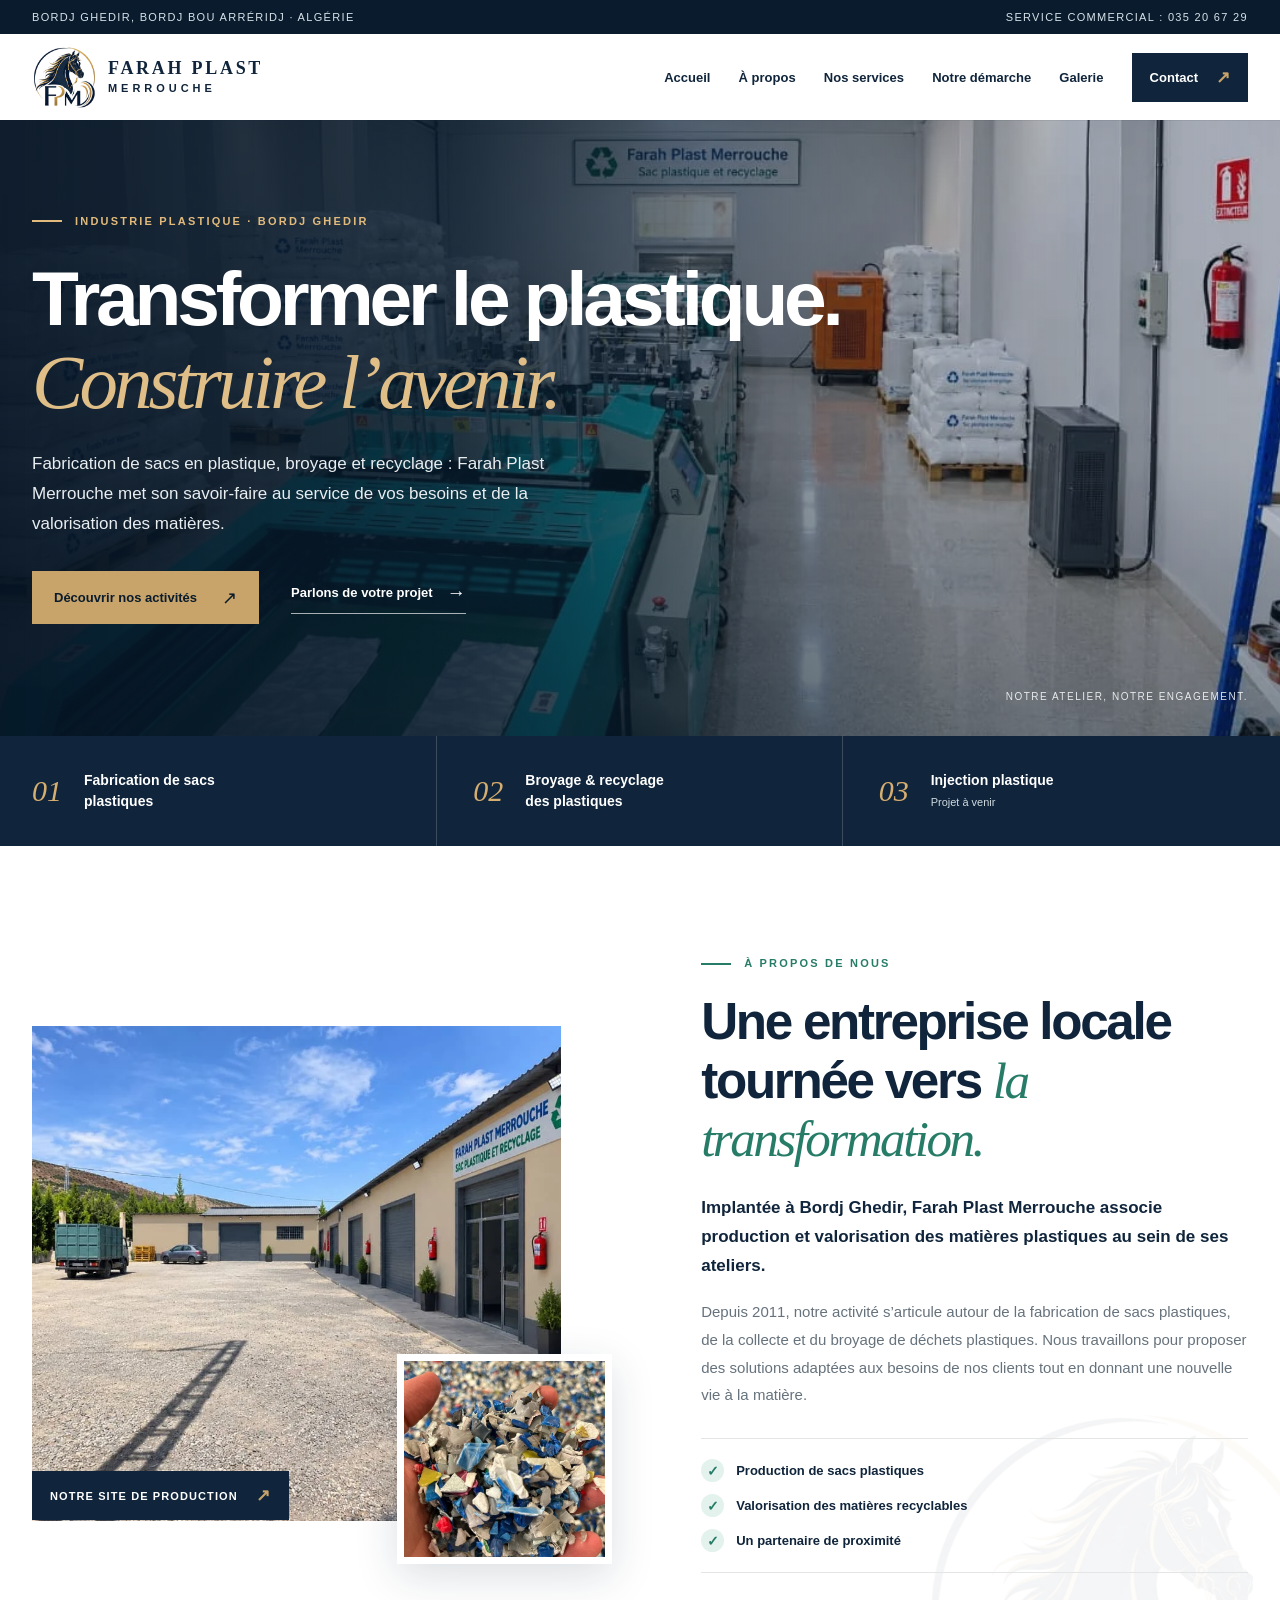
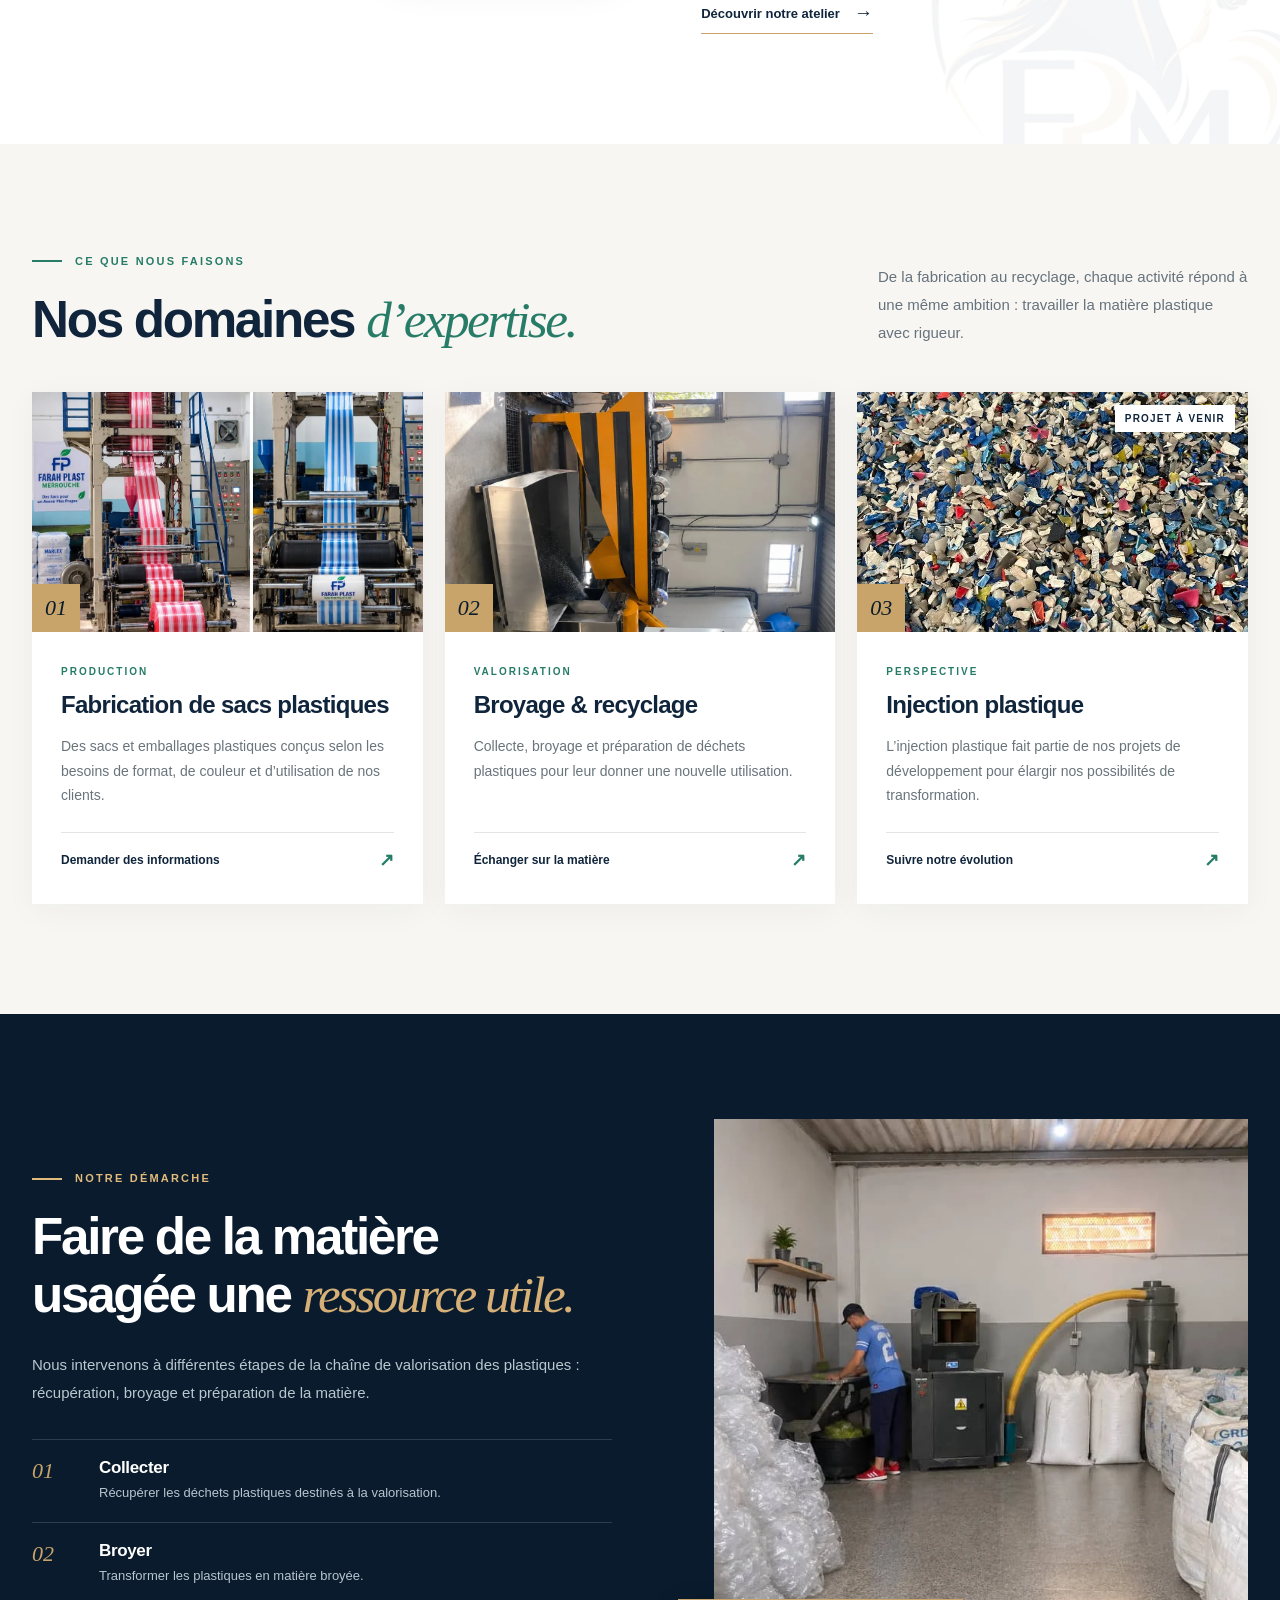
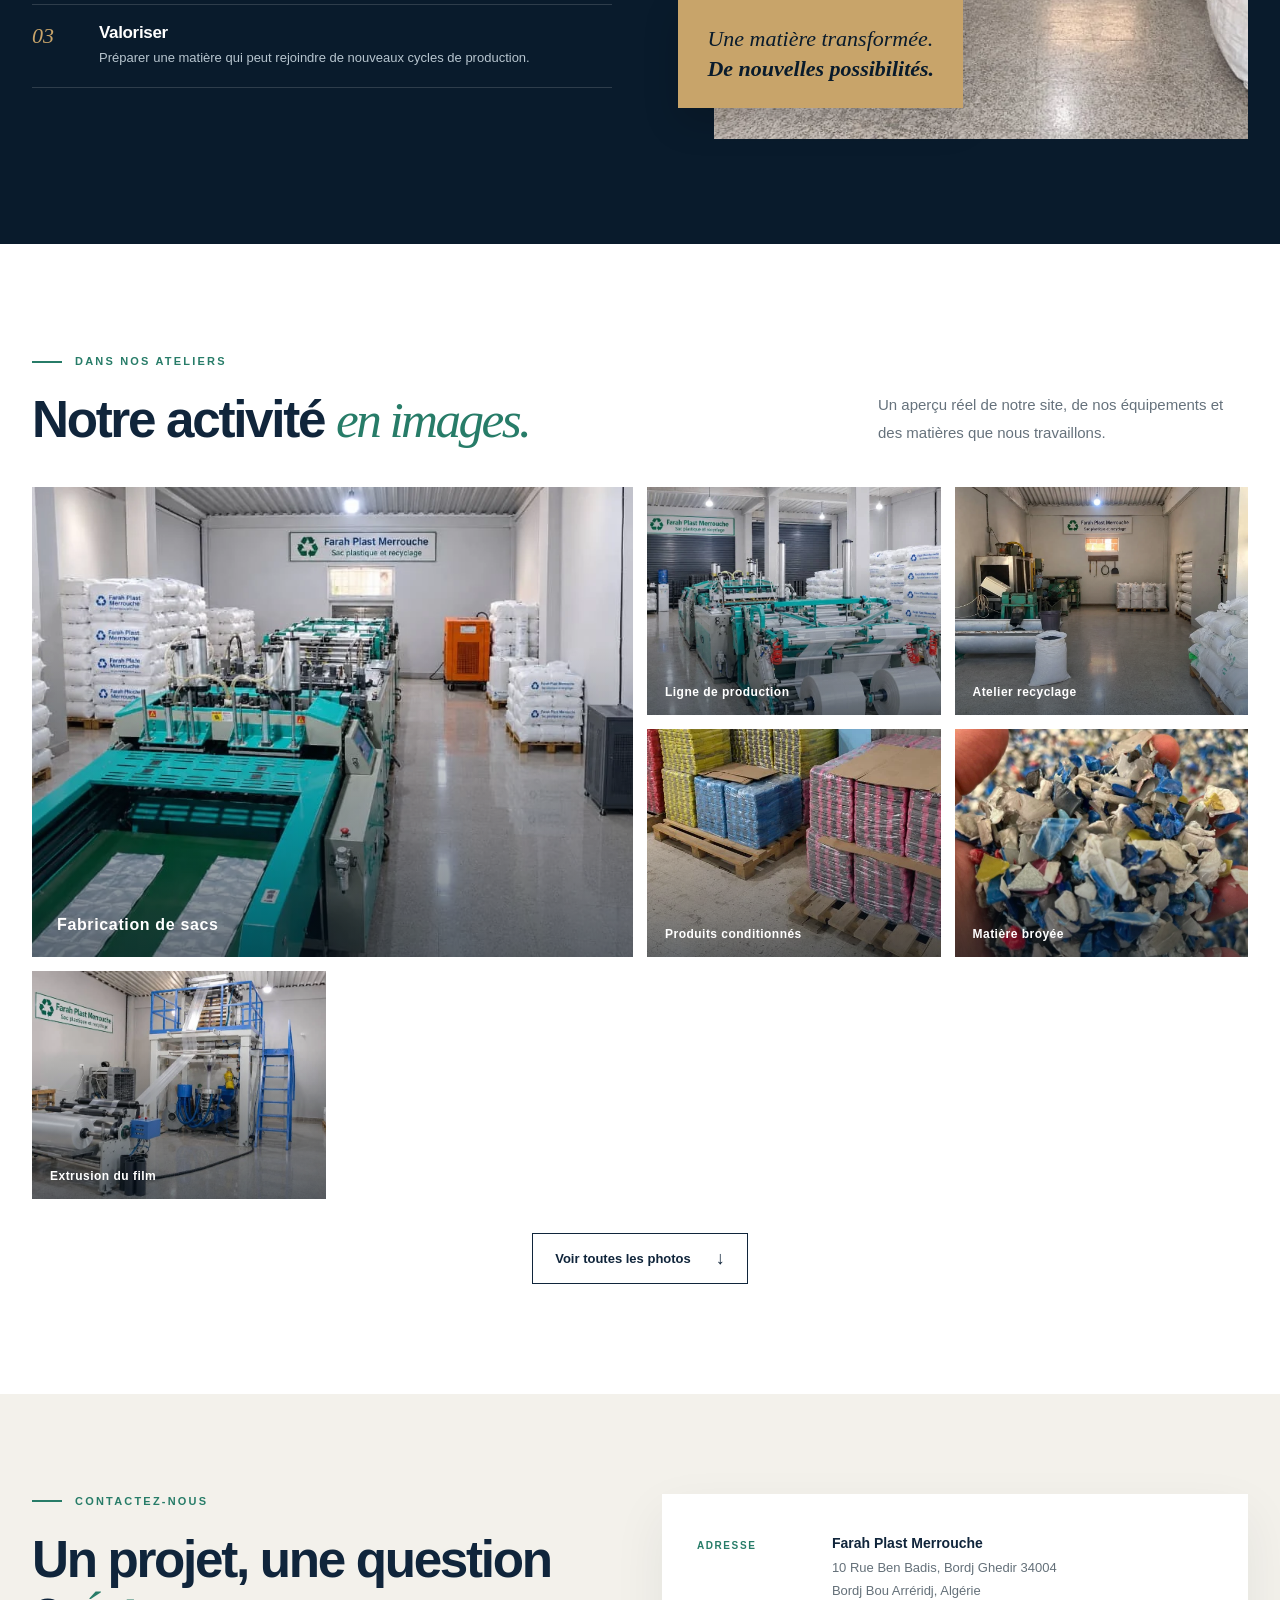
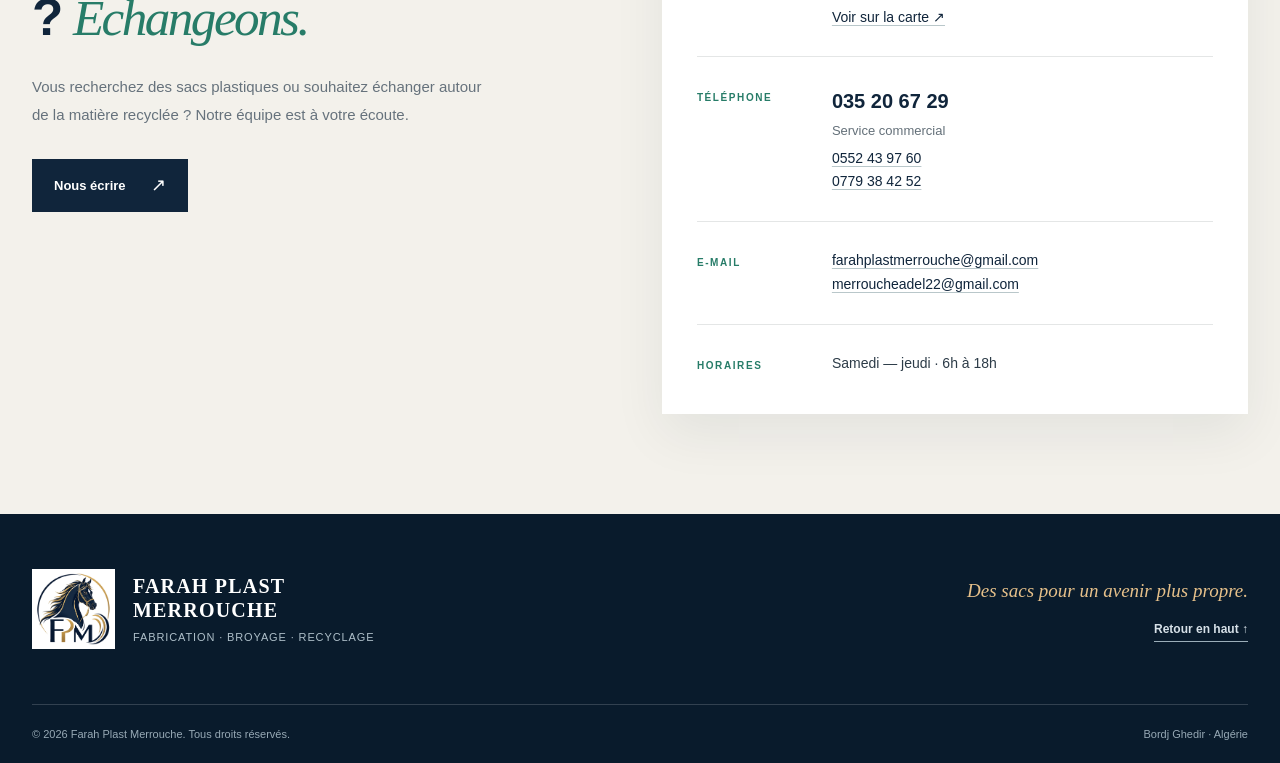
==== index.html @ 59f34a6b "Publish Farah Plast Merrouche site" ====
<!doctype html>
<html lang="fr">
  <head>
    <meta charset="UTF-8" />
    <meta name="viewport" content="width=device-width, initial-scale=1" />
    <meta name="theme-color" content="#10253b" />
    <meta name="description" content="Farah Plast Merrouche, à Bordj Ghedir : fabrication de sacs en plastique, broyage et recyclage de matières plastiques. Découvrez notre atelier et contactez-nous." />
    <title>Farah Plast Merrouche — Fabrication & recyclage plastique</title>
    <link rel="icon" type="image/png" href="assets/logo-mark.png" />
    <link rel="preload" as="image" href="assets/ligne-sacs.webp" />
    <link rel="stylesheet" href="styles.css" />
  </head>
  <body>
    <a class="skip-link" href="#contenu">Aller au contenu</a>

    <div class="topbar">
      <div class="container topbar-inner">
        <span>Bordj Ghedir, Bordj Bou Arréridj · Algérie</span>
        <a href="tel:+21335206729">Service commercial : 035 20 67 29</a>
      </div>
    </div>

    <header class="site-header" id="accueil">
      <div class="container header-inner">
        <a class="brand" href="#accueil" aria-label="Farah Plast Merrouche, retour à l'accueil">
          <img src="assets/logo-mark.png" alt="" width="66" height="62" />
          <span class="brand-copy"><strong>FARAH PLAST</strong><span>MERROUCHE</span></span>
        </a>
        <button class="menu-toggle" type="button" aria-expanded="false" aria-controls="main-nav" aria-label="Ouvrir le menu">
          <span></span><span></span><span></span>
        </button>
        <nav class="main-nav" id="main-nav" aria-label="Navigation principale">
          <a href="#accueil">Accueil</a>
          <a href="#apropos">À propos</a>
          <a href="#services">Nos services</a>
          <a href="#savoir-faire">Notre démarche</a>
          <a href="#galerie">Galerie</a>
          <a class="nav-contact" href="#contact">Contact <span aria-hidden="true">↗</span></a>
        </nav>
      </div>
    </header>

    <main id="contenu">
      <section class="hero" aria-labelledby="hero-title">
        <div class="hero-image" role="img" aria-label="Ligne de fabrication de sacs plastiques dans l'atelier Farah Plast Merrouche"></div>
        <div class="hero-shade"></div>
        <div class="container hero-content">
          <div class="eyebrow eyebrow-light"><span class="eyebrow-line"></span> INDUSTRIE PLASTIQUE · BORDJ GHEDIR</div>
          <h1 id="hero-title">Transformer le plastique.<br /><em>Construire l’avenir.</em></h1>
          <p>Fabrication de sacs en plastique, broyage et recyclage : Farah Plast Merrouche met son savoir-faire au service de vos besoins et de la valorisation des matières.</p>
          <div class="hero-actions">
            <a class="button button-gold" href="#services">Découvrir nos activités <span aria-hidden="true">↗</span></a>
            <a class="text-link text-link-light" href="#contact">Parlons de votre projet <span aria-hidden="true">→</span></a>
          </div>
        </div>
        <div class="hero-caption">Notre atelier, notre engagement.</div>
      </section>

      <section class="activity-strip" aria-label="Nos domaines d'activité">
        <div class="container activity-grid">
          <div><span class="activity-number">01</span><span>Fabrication de sacs<br />plastiques</span></div>
          <div><span class="activity-number">02</span><span>Broyage & recyclage<br />des plastiques</span></div>
          <div><span class="activity-number">03</span><span>Injection plastique<br /><small>Projet à venir</small></span></div>
        </div>
      </section>

      <section class="section about" id="apropos" aria-labelledby="about-title">
        <img class="about-watermark" src="assets/logo-transparent.png" alt="" loading="lazy" />
        <div class="container about-grid">
          <div class="about-media">
            <img class="about-main-image" src="assets/exterieur.webp" alt="Site de production Farah Plast Merrouche à Bordj Ghedir" loading="lazy" />
            <div class="about-inset"><img src="assets/matiere-broyee.webp" alt="Matière plastique broyée prête à être valorisée" loading="lazy" /></div>
            <div class="image-tag">Notre site de production <span>↗</span></div>
          </div>
          <div class="about-copy">
            <div class="eyebrow"><span class="eyebrow-line"></span> À PROPOS DE NOUS</div>
            <h2 id="about-title">Une entreprise locale tournée vers <em>la transformation.</em></h2>
            <p class="lead">Implantée à Bordj Ghedir, Farah Plast Merrouche associe production et valorisation des matières plastiques au sein de ses ateliers.</p>
            <p>Depuis 2011, notre activité s’articule autour de la fabrication de sacs plastiques, de la collecte et du broyage de déchets plastiques. Nous travaillons pour proposer des solutions adaptées aux besoins de nos clients tout en donnant une nouvelle vie à la matière.</p>
            <div class="about-points">
              <div><span class="point-icon">✓</span><span>Production de sacs plastiques</span></div>
              <div><span class="point-icon">✓</span><span>Valorisation des matières recyclables</span></div>
              <div><span class="point-icon">✓</span><span>Un partenaire de proximité</span></div>
            </div>
            <a class="text-link" href="#galerie">Découvrir notre atelier <span aria-hidden="true">→</span></a>
          </div>
        </div>
      </section>

      <section class="section services" id="services" aria-labelledby="services-title">
        <div class="container">
          <div class="section-heading">
            <div>
              <div class="eyebrow"><span class="eyebrow-line"></span> CE QUE NOUS FAISONS</div>
              <h2 id="services-title">Nos domaines <em>d’expertise.</em></h2>
            </div>
            <p>De la fabrication au recyclage, chaque activité répond à une même ambition : travailler la matière plastique avec rigueur.</p>
          </div>
          <div class="service-grid">
            <article class="service-card">
              <div class="service-image"><img src="assets/films-colores.webp" alt="Films plastiques colorés en cours de fabrication" loading="lazy" /><span class="service-num">01</span></div>
              <div class="service-body"><span class="service-kicker">PRODUCTION</span><h3>Fabrication de sacs plastiques</h3><p>Des sacs et emballages plastiques conçus selon les besoins de format, de couleur et d’utilisation de nos clients.</p><a href="#contact">Demander des informations <span aria-hidden="true">↗</span></a></div>
            </article>
            <article class="service-card">
              <div class="service-image"><img src="assets/broyeur.webp" alt="Équipement de broyage du plastique dans l'atelier" loading="lazy" /><span class="service-num">02</span></div>
              <div class="service-body"><span class="service-kicker">VALORISATION</span><h3>Broyage & recyclage</h3><p>Collecte, broyage et préparation de déchets plastiques pour leur donner une nouvelle utilisation.</p><a href="#contact">Échanger sur la matière <span aria-hidden="true">↗</span></a></div>
            </article>
            <article class="service-card service-card-future">
              <div class="service-image"><img src="assets/paillettes-plastique.webp" alt="Paillettes de plastique multicolores issues du broyage" loading="lazy" /><span class="service-num">03</span><span class="future-badge">PROJET À VENIR</span></div>
              <div class="service-body"><span class="service-kicker">PERSPECTIVE</span><h3>Injection plastique</h3><p>L’injection plastique fait partie de nos projets de développement pour élargir nos possibilités de transformation.</p><a href="#contact">Suivre notre évolution <span aria-hidden="true">↗</span></a></div>
            </article>
          </div>
        </div>
      </section>

      <section class="process" id="savoir-faire" aria-labelledby="process-title">
        <div class="container process-grid">
          <div class="process-copy">
            <div class="eyebrow eyebrow-light"><span class="eyebrow-line"></span> NOTRE DÉMARCHE</div>
            <h2 id="process-title">Faire de la matière usagée une <em>ressource utile.</em></h2>
            <p>Nous intervenons à différentes étapes de la chaîne de valorisation des plastiques : récupération, broyage et préparation de la matière.</p>
            <div class="process-steps">
              <div><span>01</span><div><h3>Collecter</h3><p>Récupérer les déchets plastiques destinés à la valorisation.</p></div></div>
              <div><span>02</span><div><h3>Broyer</h3><p>Transformer les plastiques en matière broyée.</p></div></div>
              <div><span>03</span><div><h3>Valoriser</h3><p>Préparer une matière qui peut rejoindre de nouveaux cycles de production.</p></div></div>
            </div>
          </div>
          <div class="process-visual"><img src="assets/operateur-recyclage.webp" alt="Opérateur travaillant dans l'atelier de recyclage plastique" loading="lazy" /><div class="process-quote">Une matière transformée.<br /><strong>De nouvelles possibilités.</strong></div></div>
        </div>
      </section>

      <section class="section gallery" id="galerie" aria-labelledby="gallery-title">
        <div class="container">
          <div class="section-heading gallery-heading">
            <div><div class="eyebrow"><span class="eyebrow-line"></span> DANS NOS ATELIERS</div><h2 id="gallery-title">Notre activité <em>en images.</em></h2></div>
            <p>Un aperçu réel de notre site, de nos équipements et des matières que nous travaillons.</p>
          </div>
          <div class="gallery-grid">
            <figure class="gallery-item gallery-featured"><img src="assets/ligne-sacs.webp" alt="Ligne de fabrication de sacs dans l'atelier" loading="lazy" /><figcaption>Fabrication de sacs</figcaption></figure>
            <figure class="gallery-item"><img src="assets/rouleaux-film.webp" alt="Rouleaux de film plastique sur la ligne de production" loading="lazy" /><figcaption>Ligne de production</figcaption></figure>
            <figure class="gallery-item"><img src="assets/atelier-recyclage.webp" alt="Atelier de recyclage et matières conditionnées" loading="lazy" /><figcaption>Atelier recyclage</figcaption></figure>
            <figure class="gallery-item"><img src="assets/sacs-conditionnes.webp" alt="Sacs plastiques colorés conditionnés sur palettes" loading="lazy" /><figcaption>Produits conditionnés</figcaption></figure>
            <figure class="gallery-item"><img src="assets/matiere-broyee.webp" alt="Gros plan sur des fragments de plastique broyé" loading="lazy" /><figcaption>Matière broyée</figcaption></figure>
            <figure class="gallery-item"><img src="assets/extrusion-film.webp" alt="Machine d'extrusion de film plastique" loading="lazy" /><figcaption>Extrusion du film</figcaption></figure>
            <figure class="gallery-item gallery-extra" hidden><img src="assets/stock-matieres.webp" alt="Stock de matières plastiques dans l'atelier" loading="lazy" /><figcaption>Stock de matières</figcaption></figure>
            <figure class="gallery-item gallery-extra" hidden><img src="assets/atelier-recyclage-2.webp" alt="Espace de recyclage et sacs de matière" loading="lazy" /><figcaption>Recyclage</figcaption></figure>
            <figure class="gallery-item gallery-extra" hidden><img src="assets/valorisation-plastique.webp" alt="Étapes de valorisation du plastique en images" loading="lazy" /><figcaption>Valorisation</figcaption></figure>
            <figure class="gallery-item gallery-extra" hidden><img src="assets/fabrication-et-recyclage.webp" alt="Différentes activités de fabrication et de recyclage" loading="lazy" /><figcaption>Nos activités</figcaption></figure>
            <figure class="gallery-item gallery-extra" hidden><img src="assets/films-colores.webp" alt="Lignes de film plastique rouge et bleu" loading="lazy" /><figcaption>Films plastiques</figcaption></figure>
            <figure class="gallery-item gallery-extra" hidden><img src="assets/paillettes-plastique.webp" alt="Fragments multicolores de plastique broyé" loading="lazy" /><figcaption>Fragments plastiques</figcaption></figure>
            <figure class="gallery-item gallery-extra" hidden><img src="assets/broyeur.webp" alt="Broyeur de plastique industriel" loading="lazy" /><figcaption>Équipement de broyage</figcaption></figure>
            <figure class="gallery-item gallery-extra" hidden><img src="assets/camion.webp" alt="Camion sur le site Farah Plast Merrouche" loading="lazy" /><figcaption>Logistique</figcaption></figure>
            <figure class="gallery-item gallery-extra" hidden><img src="assets/utilitaires.webp" alt="Véhicules de l'entreprise" loading="lazy" /><figcaption>Nos véhicules</figcaption></figure>
            <figure class="gallery-item gallery-extra" hidden><img src="assets/operateur-recyclage.webp" alt="Opérateur au poste de broyage" loading="lazy" /><figcaption>Dans l'atelier</figcaption></figure>
            <figure class="gallery-item gallery-extra" hidden><img src="assets/matiere-broyee.webp" alt="Morceaux de plastique broyé tenus en main" loading="lazy" /><figcaption>Matière recyclée</figcaption></figure>
          </div>
          <button class="gallery-more" type="button" aria-expanded="false">Voir toutes les photos <span aria-hidden="true">↓</span></button>
        </div>
      </section>

      <section class="contact" id="contact" aria-labelledby="contact-title">
        <div class="container contact-grid">
          <div class="contact-intro">
            <div class="eyebrow"><span class="eyebrow-line"></span> CONTACTEZ-NOUS</div>
            <h2 id="contact-title">Un projet, une question ? <em>Échangeons.</em></h2>
            <p>Vous recherchez des sacs plastiques ou souhaitez échanger autour de la matière recyclée ? Notre équipe est à votre écoute.</p>
            <a class="button button-dark" href="mailto:farahplastmerrouche@gmail.com">Nous écrire <span aria-hidden="true">↗</span></a>
          </div>
          <div class="contact-panel">
            <div class="contact-row"><span class="contact-label">ADRESSE</span><div><strong>Farah Plast Merrouche</strong><p>10 Rue Ben Badis, Bordj Ghedir 34004<br />Bordj Bou Arréridj, Algérie</p><a href="https://www.google.com/maps/search/?api=1&query=Farah+Plast+Merrouche+Bordj+Ghedir" target="_blank" rel="noopener noreferrer">Voir sur la carte ↗</a></div></div>
            <div class="contact-row"><span class="contact-label">TÉLÉPHONE</span><div><a class="contact-primary" href="tel:+21335206729">035 20 67 29</a><p>Service commercial</p><a href="tel:+213552439760">0552 43 97 60</a><br /><a href="tel:+213779384252">0779 38 42 52</a></div></div>
            <div class="contact-row"><span class="contact-label">E-MAIL</span><div><a href="mailto:farahplastmerrouche@gmail.com">farahplastmerrouche@gmail.com</a><br /><a href="mailto:merroucheadel22@gmail.com">merroucheadel22@gmail.com</a></div></div>
            <div class="contact-row"><span class="contact-label">HORAIRES</span><div>Samedi — jeudi · 6h à 18h</div></div>
          </div>
        </div>
      </section>
    </main>

    <footer class="footer">
      <div class="container footer-main">
        <div class="footer-brand"><img src="assets/logo-mark.png" alt="" width="80" height="76" /><div><strong>FARAH PLAST<br />MERROUCHE</strong><span>Fabrication · Broyage · Recyclage</span></div></div>
        <div class="footer-right"><p>Des sacs pour un avenir plus propre.</p><a href="#accueil">Retour en haut ↑</a></div>
      </div>
      <div class="container footer-bottom"><span>© <span id="year">2026</span> Farah Plast Merrouche. Tous droits réservés.</span><span>Bordj Ghedir · Algérie</span></div>
    </footer>
    <script src="script.js" defer></script>
  </body>
</html>
---- styles.css ----
:root{--navy:#10253b;--navy-deep:#091b2c;--navy-soft:#29435a;--gold:#c8a46a;--green:#277c68;--paper:#f7f6f2;--line:#e4e6e6;--text:#2d3c48;--white:#fff;--container:1220px}
*{box-sizing:border-box}
html{scroll-behavior:smooth;scroll-padding-top:94px}
body{margin:0;color:var(--text);font-family:Arial,Helvetica,sans-serif;background:#fff;-webkit-font-smoothing:antialiased}
img{display:block;max-width:100%}
a{color:inherit;text-decoration:none}
button{font:inherit}
button,a{-webkit-tap-highlight-color:transparent}
:focus-visible{outline:3px solid var(--gold);outline-offset:4px}
.container{width:min(calc(100% - 64px),var(--container));margin-inline:auto}
.skip-link{position:absolute;left:20px;top:-60px;background:var(--gold);color:var(--navy);padding:12px 18px;z-index:1000}
.skip-link:focus{top:12px}
.topbar{background:var(--navy-deep);color:#d7e2e9;font-size:11px;letter-spacing:.12em;text-transform:uppercase}
.topbar-inner{display:flex;align-items:center;justify-content:space-between;gap:16px;min-height:34px}
.topbar a:hover{color:var(--gold)}
.site-header{position:sticky;top:0;z-index:100;background:rgba(255,255,255,.98);box-shadow:0 1px 0 rgba(16,37,59,.08)}
.header-inner{display:flex;align-items:center;justify-content:space-between;gap:32px;min-height:86px}
.brand{display:flex;align-items:center;gap:11px;flex:none;color:var(--navy)}
.brand img{width:65px;height:63px;object-fit:contain}
.brand-copy{display:flex;flex-direction:column;line-height:1.06;letter-spacing:.17em;white-space:nowrap}
.brand-copy strong{font-family:Georgia,'Times New Roman',serif;font-size:18px;font-weight:700}
.brand-copy span{font-size:11px;letter-spacing:.36em;margin-top:5px;font-weight:700}
.main-nav{display:flex;align-items:center;gap:clamp(17px,2.2vw,34px);color:var(--navy);font-size:13px;font-weight:700}
.main-nav>a:not(.nav-contact){transition:color .2s}
.main-nav>a:not(.nav-contact):hover{color:var(--green)}
.nav-contact{background:var(--navy);color:#fff;padding:14px 18px;display:inline-flex;gap:18px;align-items:center;transition:background .2s,transform .2s}
.nav-contact:hover,.button-dark:hover{background:#1c455f;transform:translateY(-2px)}
.nav-contact span{color:var(--gold);font-size:17px}
.menu-toggle{display:none}
.hero{position:relative;min-height:605px;display:flex;align-items:center;color:#fff;overflow:hidden;background:var(--navy-deep)}
.hero-image,.hero-shade{position:absolute;inset:0}
.hero-image{background-image:url('assets/ligne-sacs.webp');background-size:cover;background-position:center 45%;transform:scale(1.01)}
.hero-shade{background:linear-gradient(90deg,rgba(5,20,36,.95) 0%,rgba(7,26,43,.84) 36%,rgba(9,32,48,.29) 75%,rgba(9,32,48,.18) 100%),linear-gradient(0deg,rgba(8,27,42,.35),transparent 45%)}
.hero-content{position:relative;z-index:1;padding-block:94px 112px}
.eyebrow{display:flex;align-items:center;gap:13px;color:var(--green);font-size:11px;letter-spacing:.2em;font-weight:800;line-height:1.35}
.eyebrow-light{color:#e2bb7c}
.eyebrow-line{display:inline-block;width:30px;height:2px;background:currentColor;flex:none}
h1,h2,h3,p{margin-top:0}
h1,h2,h3{color:var(--navy)}
h1{color:#fff;font-size:clamp(48px,6vw,79px);line-height:1.08;letter-spacing:-.055em;max-width:850px;margin:28px 0 24px;font-weight:750}
h1 em,h2 em{font-family:Georgia,'Times New Roman',serif;font-weight:400;letter-spacing:-.05em}
h1 em{color:#e0be87}
.hero p{max-width:570px;font-size:17px;line-height:1.78;color:#e8edf0;margin-bottom:32px}
.hero-actions{display:flex;align-items:center;gap:32px;flex-wrap:wrap}
.button{display:inline-flex;align-items:center;justify-content:space-between;gap:25px;min-height:53px;padding:15px 22px;font-weight:800;font-size:13px;transition:background .2s,transform .2s}
.button span{font-size:18px;font-weight:400}
.button-gold{background:var(--gold);color:var(--navy-deep)}
.button-gold:hover{background:#e1bc7d;transform:translateY(-2px)}
.button-dark{background:var(--navy);color:#fff}
.text-link{display:inline-flex;align-items:center;gap:14px;color:var(--navy);font-size:13px;font-weight:800;border-bottom:1px solid var(--gold);padding-bottom:9px}
.text-link span{font-size:19px;font-weight:400;transition:transform .2s}
.text-link:hover span{transform:translateX(4px)}
.text-link-light{color:#fff;border-color:rgba(255,255,255,.65)}
.hero-caption{position:absolute;right:calc((100vw - min(calc(100vw - 64px),var(--container)))/2);bottom:34px;color:#fff;letter-spacing:.15em;font-size:10px;text-transform:uppercase;z-index:1;opacity:.85}
.activity-strip{background:var(--navy);color:#fff}
.activity-grid{display:grid;grid-template-columns:repeat(3,1fr)}
.activity-grid>div{display:flex;align-items:center;gap:22px;min-height:110px;border-right:1px solid rgba(255,255,255,.18);padding:16px 36px}
.activity-grid>div:first-child{padding-left:0}
.activity-grid>div:last-child{border-right:0}
.activity-grid>div>span:last-child{font-size:14px;line-height:1.55;font-weight:700}
.activity-number{color:#d6ae70;font-family:Georgia,'Times New Roman',serif;font-style:italic;font-size:30px}
.activity-grid small{font-size:11px;color:#cfdae0;font-weight:400}
.section{padding:110px 0}
.about{position:relative;overflow:hidden}
.about-watermark{position:absolute;width:min(620px,55vw);right:-160px;bottom:-230px;opacity:.045;pointer-events:none}
.about-grid{position:relative;display:grid;grid-template-columns:minmax(0,1.06fr) minmax(0,1fr);gap:clamp(50px,7vw,105px);align-items:center}
.about-media{position:relative;padding:0 51px 43px 0}
.about-main-image{width:100%;height:495px;object-fit:cover;object-position:68% center}
.about-inset{position:absolute;right:0;bottom:0;width:37%;height:210px;border:7px solid #fff;box-shadow:0 12px 40px rgba(16,37,59,.15)}
.about-inset img{width:100%;height:100%;object-fit:cover}
.image-tag{position:absolute;left:0;bottom:44px;padding:14px 18px;background:var(--navy);color:#fff;font-size:11px;font-weight:800;letter-spacing:.1em;text-transform:uppercase;display:flex;gap:18px;align-items:center}
.image-tag span{color:var(--gold);font-size:17px}
h2{font-size:clamp(37px,4vw,55px);line-height:1.14;letter-spacing:-.045em;margin:22px 0 26px}
h2 em{color:var(--green)}
.about-copy p,.section-heading p,.process-copy>p,.contact-intro p{font-size:15px;line-height:1.85;color:#66727c}
.about-copy .lead{font-size:17px;color:var(--navy);font-weight:600;line-height:1.7}
.about-points{border-top:1px solid var(--line);border-bottom:1px solid var(--line);margin:29px 0 29px;padding:20px 0;display:grid;gap:12px}
.about-points>div{display:flex;align-items:center;gap:12px;color:var(--navy);font-size:13px;font-weight:700}
.point-icon{width:23px;height:23px;border-radius:50%;display:grid;place-items:center;background:#e4f2ed;color:var(--green);font-size:14px}
.services{background:var(--paper)}
.section-heading{display:flex;align-items:end;justify-content:space-between;gap:60px;margin-bottom:43px}
.section-heading h2{margin-bottom:0}
.section-heading p{max-width:370px;margin-bottom:3px}
.service-grid{display:grid;grid-template-columns:repeat(3,minmax(0,1fr));gap:22px}
.service-card{background:#fff;box-shadow:0 6px 30px rgba(16,37,59,.045);transition:transform .25s,box-shadow .25s}
.service-card:hover{transform:translateY(-6px);box-shadow:0 17px 35px rgba(16,37,59,.1)}
.service-image{height:240px;position:relative;overflow:hidden;background:#e7eeec}
.service-image img{width:100%;height:100%;object-fit:cover;transition:transform .45s}
.service-card:hover .service-image img{transform:scale(1.04)}
.service-num{position:absolute;bottom:0;left:0;background:var(--gold);color:var(--navy-deep);width:48px;height:48px;display:grid;place-items:center;font:italic 22px Georgia,serif}
.future-badge{position:absolute;right:13px;top:13px;padding:8px 10px;color:var(--navy);background:#fff;font-size:10px;font-weight:800;letter-spacing:.12em}
.service-body{padding:29px 29px 33px}
.service-kicker{font-size:10px;letter-spacing:.2em;color:var(--green);font-weight:800}
.service-body h3{font-size:24px;line-height:1.3;margin:10px 0 14px;letter-spacing:-.03em}
.service-body p{font-size:14px;line-height:1.75;color:#69747b;min-height:75px;margin-bottom:23px}
.service-body a{border-top:1px solid var(--line);padding-top:16px;display:flex;align-items:center;justify-content:space-between;font-size:12px;font-weight:800;color:var(--navy)}
.service-body a span{font-size:18px;color:var(--green)}
.process{background:var(--navy-deep);color:#fff;padding:105px 0;overflow:hidden}
.process-grid{display:grid;grid-template-columns:minmax(0,1fr) minmax(0,.92fr);gap:clamp(60px,8vw,130px);align-items:center}
.process h2{color:#fff;max-width:640px}
.process h2 em{color:#d7b077}
.process-copy>p{color:#b9c7cf;max-width:565px;margin-bottom:33px}
.process-steps{border-top:1px solid rgba(255,255,255,.15)}
.process-steps>div{display:grid;grid-template-columns:55px 1fr;gap:12px;padding:18px 0;border-bottom:1px solid rgba(255,255,255,.15)}
.process-steps>div>span{color:var(--gold);font:italic 22px Georgia,serif}
.process-steps h3{color:#fff;font-size:17px;letter-spacing:-.02em;margin:0 0 4px}
.process-steps p{font-size:13px;color:#b7c5cf;line-height:1.65;margin:0}
.process-visual{position:relative;height:620px}
.process-visual>img{width:100%;height:100%;object-fit:cover;object-position:center}
.process-quote{position:absolute;left:-36px;bottom:31px;background:var(--gold);color:var(--navy-deep);padding:25px 29px;font:italic 22px/1.35 Georgia,serif;box-shadow:0 14px 36px rgba(0,0,0,.16)}
.process-quote strong{font-weight:700}
.gallery-heading{margin-bottom:37px}
.gallery-grid{display:grid;grid-template-columns:repeat(4,minmax(0,1fr));gap:14px}
.gallery-item{margin:0;position:relative;height:228px;overflow:hidden;background:#e3e7e7}
.gallery-item[hidden]{display:none}
.gallery-featured{grid-column:span 2;grid-row:span 2;height:auto;min-height:470px}
.gallery-item img{width:100%;height:100%;object-fit:cover;transition:transform .4s}
.gallery-item:hover img{transform:scale(1.055)}
.gallery-item::after{content:"";position:absolute;inset:35% 0 0;background:linear-gradient(transparent,rgba(4,19,32,.58));pointer-events:none}
.gallery-item figcaption{position:absolute;left:18px;bottom:16px;color:#fff;font-size:12px;font-weight:800;z-index:1;letter-spacing:.04em}
.gallery-featured figcaption{font-size:16px;left:25px;bottom:23px}
.gallery-more{display:flex;margin:34px auto 0;gap:25px;align-items:center;padding:14px 22px;background:transparent;border:1px solid var(--navy);color:var(--navy);font-size:13px;font-weight:800;cursor:pointer;transition:background .2s,color .2s}
.gallery-more:hover{background:var(--navy);color:#fff}
.gallery-more span{font-size:18px}
.contact{background:#f3f1eb;padding:100px 0}
.contact-grid{display:grid;grid-template-columns:minmax(0,.9fr) minmax(0,1fr);gap:clamp(55px,8vw,120px);align-items:start}
.contact-intro h2{max-width:530px}
.contact-intro p{max-width:470px;margin-bottom:30px}
.contact-panel{background:#fff;padding:11px 35px;box-shadow:0 20px 50px rgba(16,37,59,.07)}
.contact-row{display:grid;grid-template-columns:115px 1fr;gap:20px;padding:27px 0;border-bottom:1px solid var(--line);font-size:14px;line-height:1.7}
.contact-row:last-child{border-bottom:0}
.contact-label{font-size:10px;color:var(--green);letter-spacing:.16em;font-weight:800;padding-top:5px}
.contact-row strong{color:var(--navy)}
.contact-row p{margin:2px 0 4px;color:#647079;font-size:13px}
.contact-row a{color:var(--navy);text-decoration:underline;text-decoration-color:#b9c7ca;text-underline-offset:3px;overflow-wrap:anywhere}
.contact-row a:hover{color:var(--green)}
.contact-row .contact-primary{font-size:20px;font-weight:800;text-decoration:none}
.footer{background:var(--navy-deep);color:#d7e1e8}
.footer-main{display:flex;align-items:center;justify-content:space-between;gap:36px;padding:55px 0;border-bottom:1px solid rgba(255,255,255,.17)}
.footer-brand{display:flex;align-items:center;gap:18px}
.footer-brand img{background:#fff;width:83px;height:80px;object-fit:contain;padding:3px}
.footer-brand strong{display:block;color:#fff;font:700 20px/1.2 Georgia,serif;letter-spacing:.06em}
.footer-brand span{display:block;margin-top:9px;color:#aebfc9;font-size:11px;letter-spacing:.08em;text-transform:uppercase}
.footer-right{text-align:right}
.footer-right p{color:#e6c08a;font:italic 19px Georgia,serif;margin-bottom:17px}
.footer-right a{font-size:12px;font-weight:700;border-bottom:1px solid #9baeb9;padding-bottom:5px}
.footer-bottom{display:flex;justify-content:space-between;gap:20px;padding:23px 0;color:#97a9b5;font-size:11px}
@media(max-width:1100px){.main-nav{gap:16px;font-size:12px}.brand-copy strong{font-size:16px}.brand img{width:55px;height:55px}.nav-contact{padding:12px}.about-grid{gap:50px}.about-main-image{height:440px}}
@media(max-width:850px){.container{width:min(calc(100% - 40px),var(--container))}.topbar{font-size:9px}.header-inner{min-height:75px}.menu-toggle{display:flex;width:42px;height:42px;padding:10px 7px;border:0;background:none;flex-direction:column;justify-content:center;gap:5px;cursor:pointer}.menu-toggle span{display:block;width:27px;height:2px;background:var(--navy);transition:transform .2s,opacity .2s}.menu-toggle[aria-expanded="true"] span:first-child{transform:translateY(7px) rotate(45deg)}.menu-toggle[aria-expanded="true"] span:nth-child(2){opacity:0}.menu-toggle[aria-expanded="true"] span:last-child{transform:translateY(-7px) rotate(-45deg)}.main-nav{display:none;position:absolute;top:100%;left:0;right:0;background:#fff;padding:16px 20px 25px;box-shadow:0 14px 25px rgba(16,37,59,.12);flex-direction:column;align-items:stretch;gap:0}.main-nav.is-open{display:flex}.main-nav>a{padding:13px 3px;border-bottom:1px solid var(--line);font-size:14px}.main-nav .nav-contact{padding:15px;margin-top:15px;border:0;justify-content:space-between}.hero{min-height:560px}.hero-content{padding-block:70px 95px}.activity-grid>div{padding-inline:20px;gap:12px}.activity-grid>div>span:last-child{font-size:12px}.section{padding:78px 0}.about-grid,.process-grid,.contact-grid{grid-template-columns:1fr}.about-media{max-width:650px}.about-copy{max-width:650px}.section-heading{align-items:start;flex-direction:column;gap:12px}.section-heading p{max-width:620px}.service-grid{gap:14px}.service-image{height:180px}.service-body{padding:24px 20px}.service-body h3{font-size:21px}.process{padding:80px 0}.process-visual{height:440px;max-width:650px}.gallery-grid{grid-template-columns:repeat(3,minmax(0,1fr))}.gallery-featured{grid-column:span 2}.contact{padding:80px 0}.contact-intro{max-width:650px}}
@media(max-width:620px){html{scroll-padding-top:74px}.container{width:min(calc(100% - 36px),var(--container))}.topbar-inner{min-height:29px;justify-content:center}.topbar-inner span{display:none}.brand img{width:52px;height:50px}.brand-copy strong{font-size:15px}.brand-copy span{font-size:9px}.hero{min-height:635px;align-items:end}.hero-image{background-position:60% center}.hero-shade{background:linear-gradient(0deg,rgba(5,20,36,.97) 0%,rgba(5,20,36,.8) 58%,rgba(5,20,36,.28) 100%)}.hero-content{padding:67px 0 72px}.hero h1{font-size:clamp(46px,12vw,65px);margin:20px 0 20px}.hero p{font-size:15px;line-height:1.7}.hero-actions{gap:22px}.hero-caption{display:none}.activity-grid{grid-template-columns:1fr}.activity-grid>div,.activity-grid>div:first-child{min-height:75px;padding:13px 0;border-right:0;border-bottom:1px solid rgba(255,255,255,.16)}.activity-grid>div:last-child{border:0}.activity-grid>div>span:last-child{font-size:13px}.activity-number{font-size:25px;width:38px}.section{padding:68px 0}.about-media{padding:0 33px 27px 0}.about-main-image{height:330px}.about-inset{height:145px;border-width:5px}.image-tag{bottom:28px;padding:10px 12px;font-size:9px}.about-copy h2,h2{font-size:clamp(35px,9vw,45px)}.about-copy .lead{font-size:15px}.about-copy p,.section-heading p,.process-copy>p,.contact-intro p{font-size:14px}.service-grid{grid-template-columns:1fr;gap:17px}.service-image{height:235px}.service-body p{min-height:0}.process{padding:70px 0}.process-grid{gap:40px}.process-visual{height:380px}.process-quote{left:0;bottom:17px;padding:18px 20px;font-size:17px}.gallery-grid{grid-template-columns:repeat(2,minmax(0,1fr));gap:9px}.gallery-item{height:170px}.gallery-featured{grid-column:span 2;grid-row:auto;height:250px;min-height:0}.gallery-item figcaption{font-size:10px;left:10px;bottom:11px}.gallery-featured figcaption{font-size:14px}.contact{padding:70px 0}.contact-grid{gap:34px}.contact-panel{padding:6px 19px}.contact-row{grid-template-columns:1fr;gap:4px;padding:20px 0}.contact-label{padding:0}.footer-main{align-items:flex-start;flex-direction:column;padding:43px 0}.footer-right{text-align:left}.footer-bottom{flex-direction:column;gap:7px}.footer-brand img{width:70px;height:68px}.footer-brand strong{font-size:17px}}
@media(prefers-reduced-motion:reduce){html{scroll-behavior:auto}*,*::before,*::after{animation-duration:.01ms!important;transition-duration:.01ms!important}}
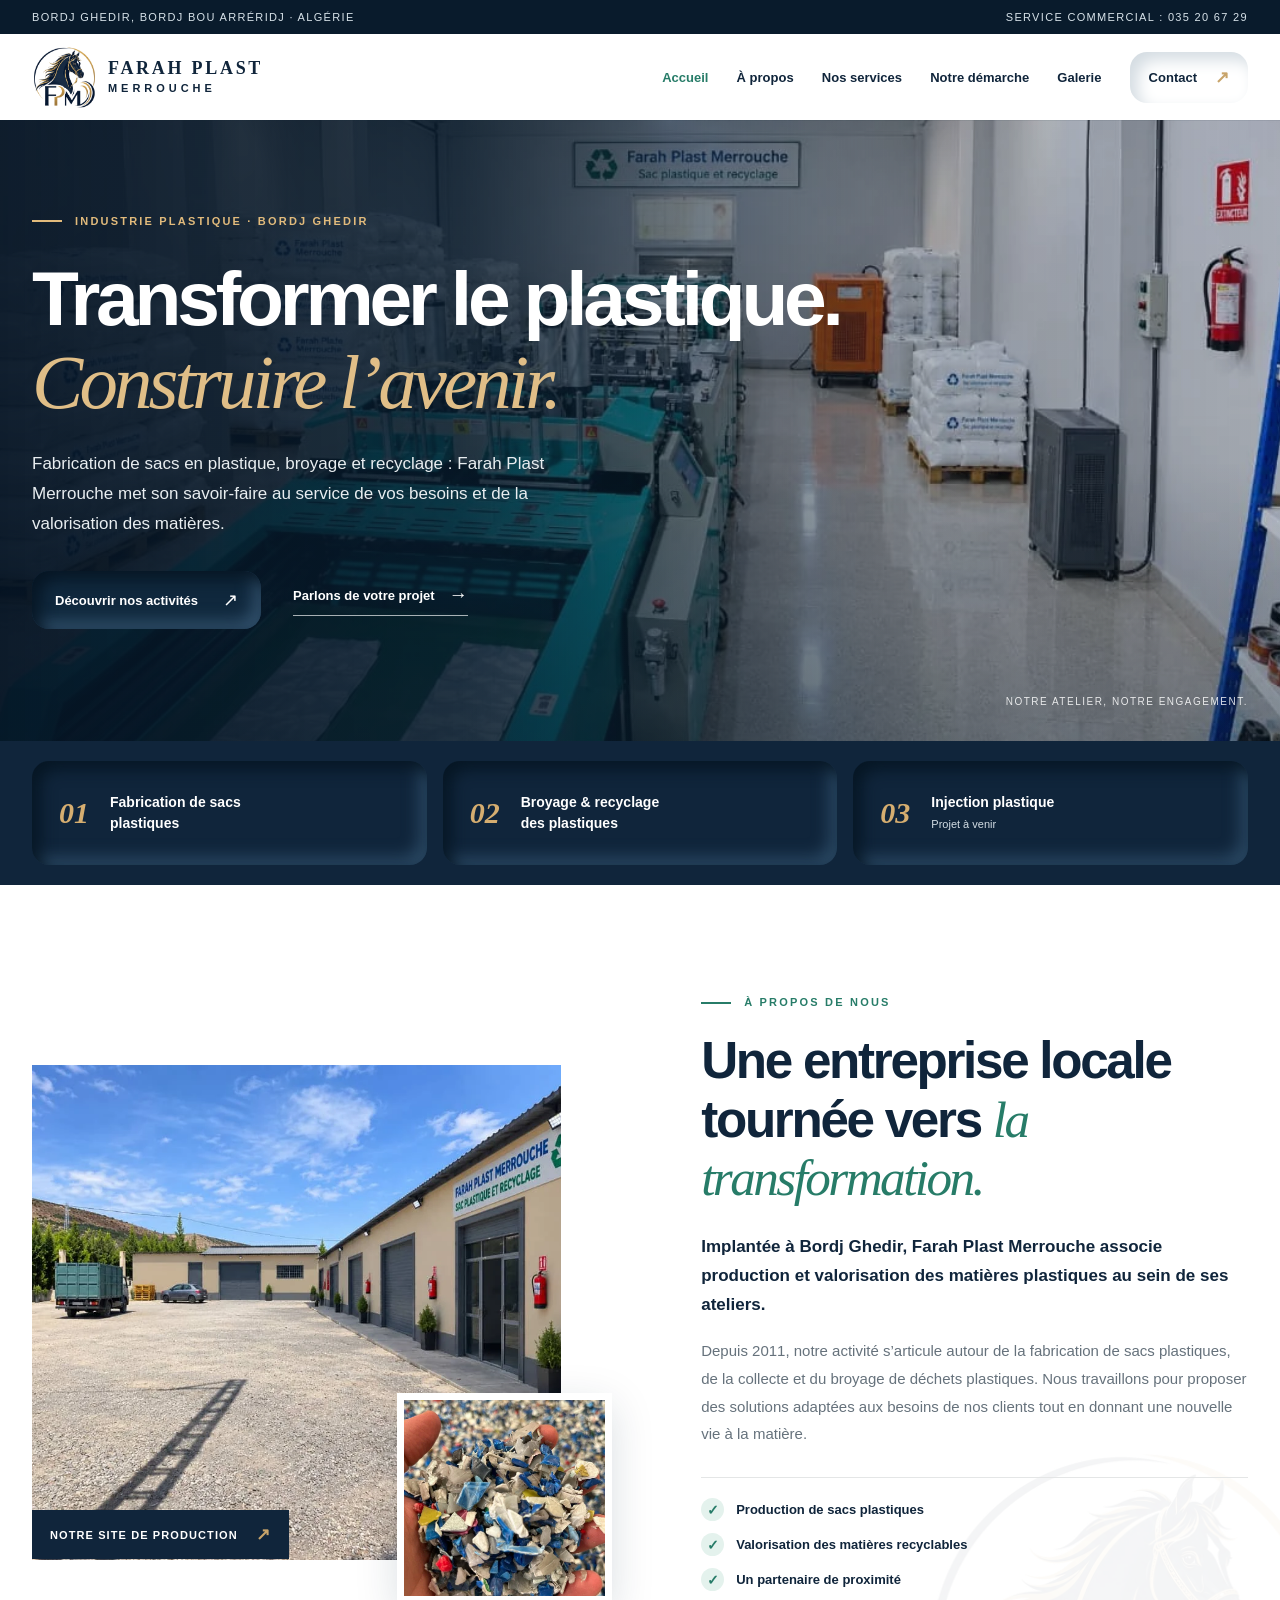
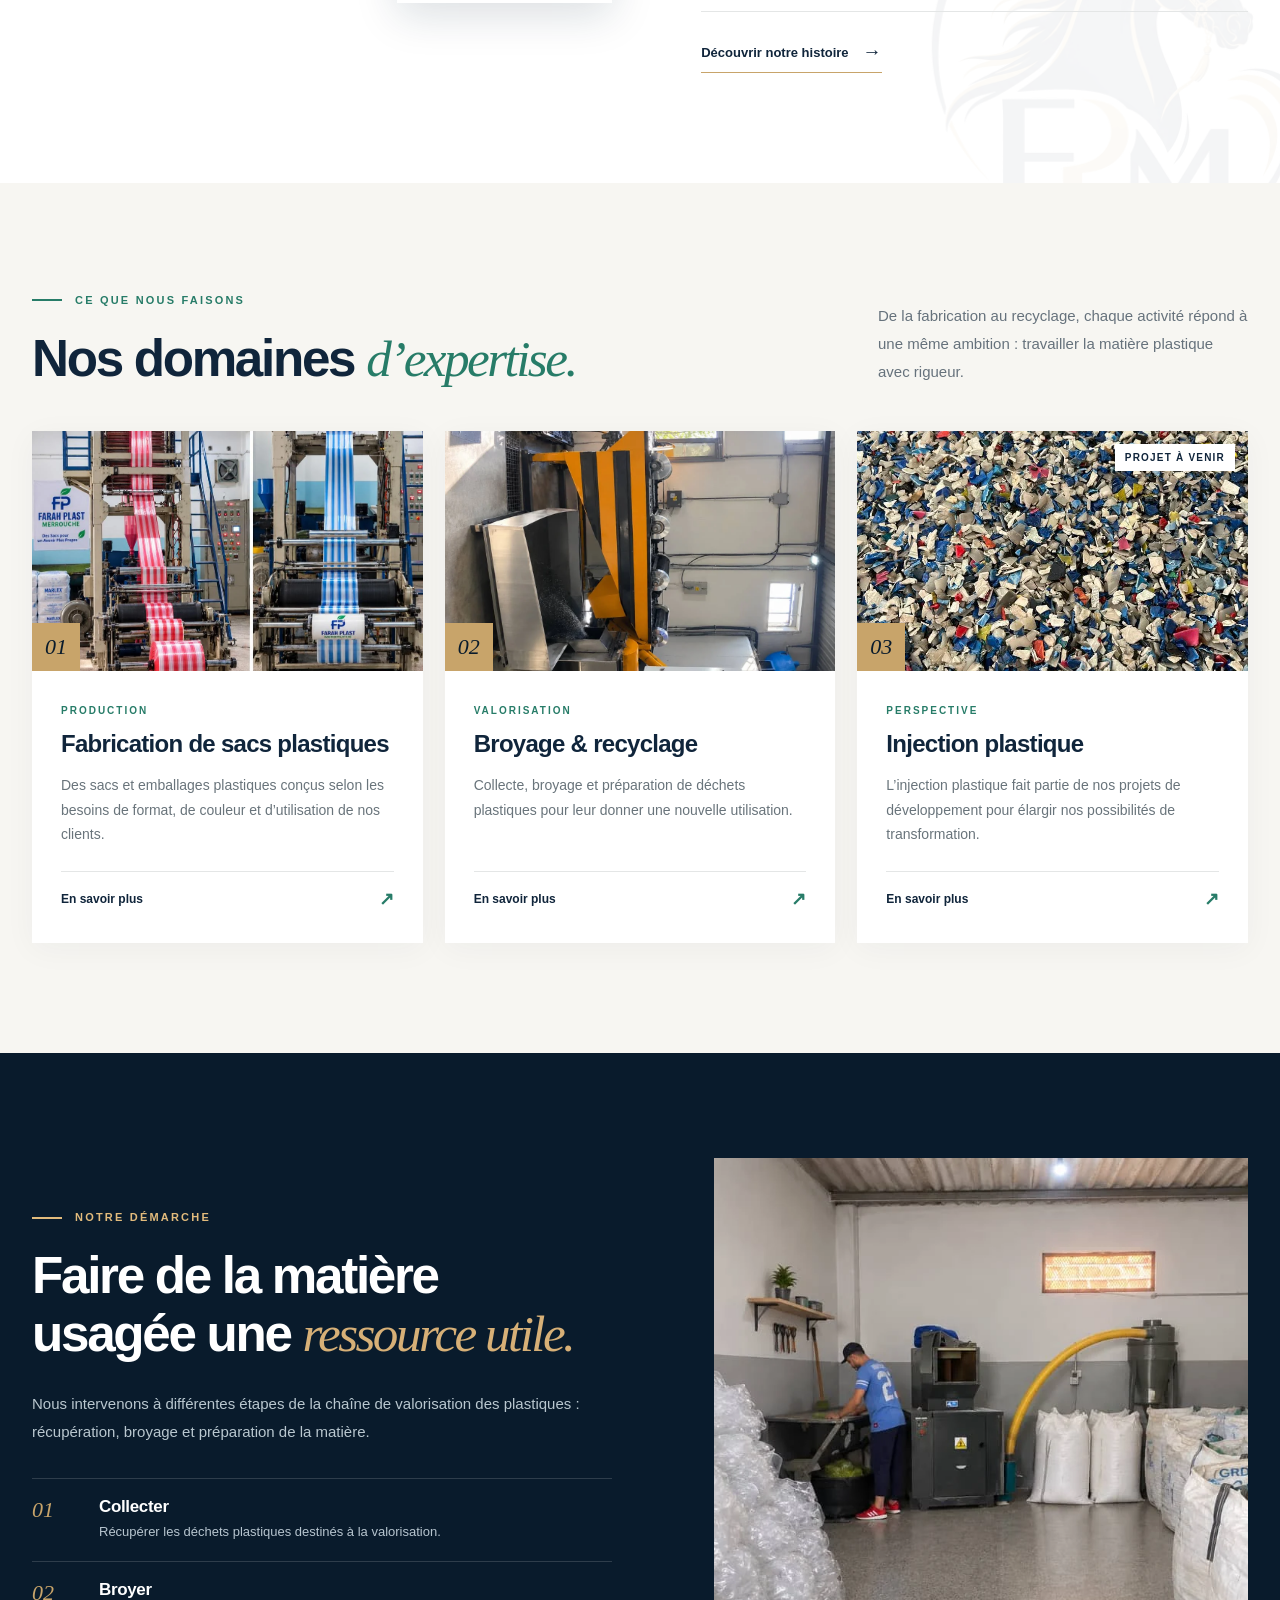
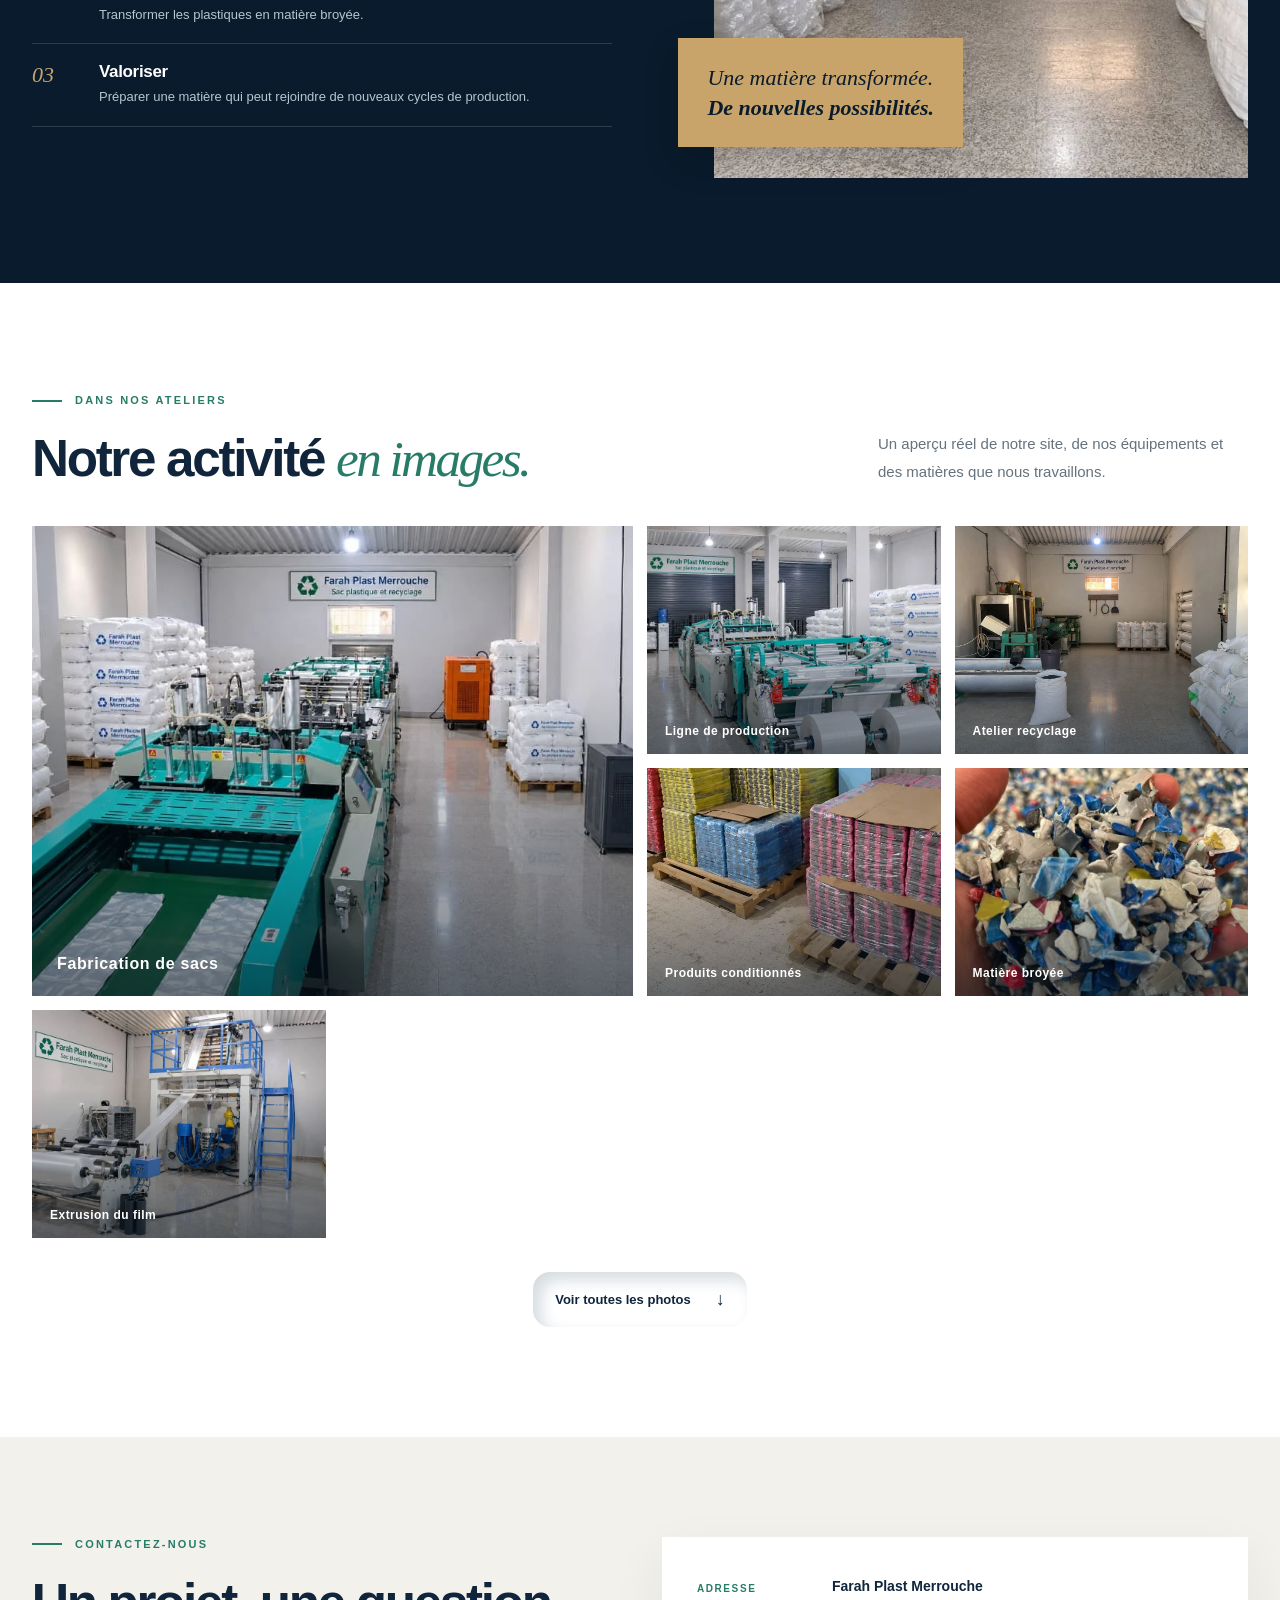
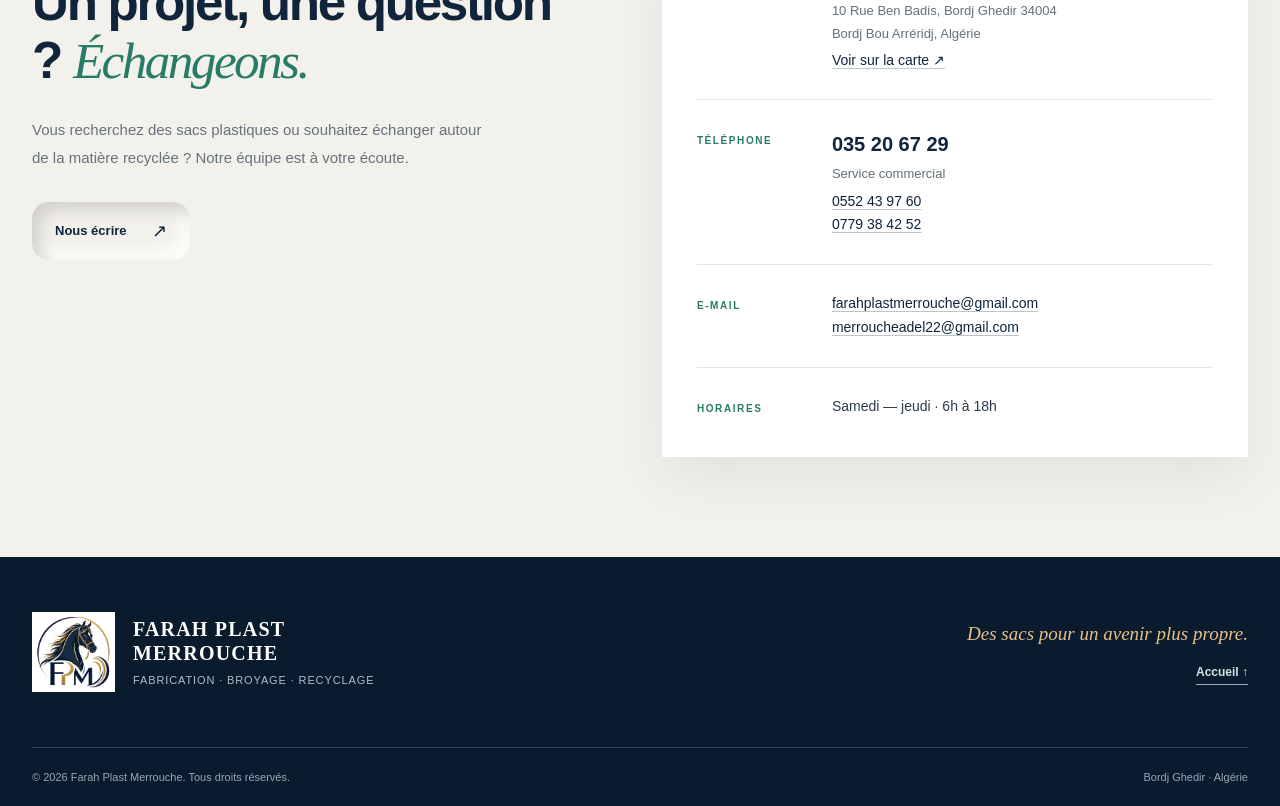
==== commit fc693e6b: "Add dedicated pages and contact form" ====
--- a/index.html
+++ b/index.html
@@ -22,7 +22,7 @@
 
     <header class="site-header" id="accueil">
       <div class="container header-inner">
-        <a class="brand" href="#accueil" aria-label="Farah Plast Merrouche, retour à l'accueil">
+        <a class="brand" href="index.html" aria-label="Farah Plast Merrouche, retour à l'accueil">
           <img src="assets/logo-mark.png" alt="" width="66" height="62" />
           <span class="brand-copy"><strong>FARAH PLAST</strong><span>MERROUCHE</span></span>
         </a>
@@ -30,12 +30,12 @@
           <span></span><span></span><span></span>
         </button>
         <nav class="main-nav" id="main-nav" aria-label="Navigation principale">
-          <a href="#accueil">Accueil</a>
-          <a href="#apropos">À propos</a>
-          <a href="#services">Nos services</a>
-          <a href="#savoir-faire">Notre démarche</a>
-          <a href="#galerie">Galerie</a>
-          <a class="nav-contact" href="#contact">Contact <span aria-hidden="true">↗</span></a>
+          <a href="index.html" aria-current="page">Accueil</a>
+          <a href="apropos.html">À propos</a>
+          <a href="services.html">Nos services</a>
+          <a href="demarche.html">Notre démarche</a>
+          <a href="galerie.html">Galerie</a>
+          <a class="nav-contact" href="contact.html">Contact <span aria-hidden="true">↗</span></a>
         </nav>
       </div>
     </header>
@@ -49,8 +49,8 @@
           <h1 id="hero-title">Transformer le plastique.<br /><em>Construire l’avenir.</em></h1>
           <p>Fabrication de sacs en plastique, broyage et recyclage : Farah Plast Merrouche met son savoir-faire au service de vos besoins et de la valorisation des matières.</p>
           <div class="hero-actions">
-            <a class="button button-gold" href="#services">Découvrir nos activités <span aria-hidden="true">↗</span></a>
-            <a class="text-link text-link-light" href="#contact">Parlons de votre projet <span aria-hidden="true">→</span></a>
+            <a class="button button-gold" href="services.html">Découvrir nos activités <span aria-hidden="true">↗</span></a>
+            <a class="text-link text-link-light" href="contact.html">Parlons de votre projet <span aria-hidden="true">→</span></a>
           </div>
         </div>
         <div class="hero-caption">Notre atelier, notre engagement.</div>
@@ -58,9 +58,9 @@
 
       <section class="activity-strip" aria-label="Nos domaines d'activité">
         <div class="container activity-grid">
-          <div><span class="activity-number">01</span><span>Fabrication de sacs<br />plastiques</span></div>
-          <div><span class="activity-number">02</span><span>Broyage & recyclage<br />des plastiques</span></div>
-          <div><span class="activity-number">03</span><span>Injection plastique<br /><small>Projet à venir</small></span></div>
+          <a class="activity-card" href="services.html#fabrication"><span class="activity-number">01</span><span>Fabrication de sacs<br />plastiques</span></a>
+          <a class="activity-card" href="services.html#recyclage"><span class="activity-number">02</span><span>Broyage & recyclage<br />des plastiques</span></a>
+          <a class="activity-card" href="services.html#injection"><span class="activity-number">03</span><span>Injection plastique<br /><small>Projet à venir</small></span></a>
         </div>
       </section>
 
@@ -82,7 +82,7 @@
               <div><span class="point-icon">✓</span><span>Valorisation des matières recyclables</span></div>
               <div><span class="point-icon">✓</span><span>Un partenaire de proximité</span></div>
             </div>
-            <a class="text-link" href="#galerie">Découvrir notre atelier <span aria-hidden="true">→</span></a>
+            <a class="text-link" href="apropos.html">Découvrir notre histoire <span aria-hidden="true">→</span></a>
           </div>
         </div>
       </section>
@@ -99,15 +99,15 @@
           <div class="service-grid">
             <article class="service-card">
               <div class="service-image"><img src="assets/films-colores.webp" alt="Films plastiques colorés en cours de fabrication" loading="lazy" /><span class="service-num">01</span></div>
-              <div class="service-body"><span class="service-kicker">PRODUCTION</span><h3>Fabrication de sacs plastiques</h3><p>Des sacs et emballages plastiques conçus selon les besoins de format, de couleur et d’utilisation de nos clients.</p><a href="#contact">Demander des informations <span aria-hidden="true">↗</span></a></div>
+              <div class="service-body"><span class="service-kicker">PRODUCTION</span><h3>Fabrication de sacs plastiques</h3><p>Des sacs et emballages plastiques conçus selon les besoins de format, de couleur et d’utilisation de nos clients.</p><a href="services.html#fabrication">En savoir plus <span aria-hidden="true">↗</span></a></div>
             </article>
             <article class="service-card">
               <div class="service-image"><img src="assets/broyeur.webp" alt="Équipement de broyage du plastique dans l'atelier" loading="lazy" /><span class="service-num">02</span></div>
-              <div class="service-body"><span class="service-kicker">VALORISATION</span><h3>Broyage & recyclage</h3><p>Collecte, broyage et préparation de déchets plastiques pour leur donner une nouvelle utilisation.</p><a href="#contact">Échanger sur la matière <span aria-hidden="true">↗</span></a></div>
+              <div class="service-body"><span class="service-kicker">VALORISATION</span><h3>Broyage & recyclage</h3><p>Collecte, broyage et préparation de déchets plastiques pour leur donner une nouvelle utilisation.</p><a href="services.html#recyclage">En savoir plus <span aria-hidden="true">↗</span></a></div>
             </article>
             <article class="service-card service-card-future">
               <div class="service-image"><img src="assets/paillettes-plastique.webp" alt="Paillettes de plastique multicolores issues du broyage" loading="lazy" /><span class="service-num">03</span><span class="future-badge">PROJET À VENIR</span></div>
-              <div class="service-body"><span class="service-kicker">PERSPECTIVE</span><h3>Injection plastique</h3><p>L’injection plastique fait partie de nos projets de développement pour élargir nos possibilités de transformation.</p><a href="#contact">Suivre notre évolution <span aria-hidden="true">↗</span></a></div>
+              <div class="service-body"><span class="service-kicker">PERSPECTIVE</span><h3>Injection plastique</h3><p>L’injection plastique fait partie de nos projets de développement pour élargir nos possibilités de transformation.</p><a href="services.html#injection">En savoir plus <span aria-hidden="true">↗</span></a></div>
             </article>
           </div>
         </div>
@@ -164,7 +164,7 @@
             <div class="eyebrow"><span class="eyebrow-line"></span> CONTACTEZ-NOUS</div>
             <h2 id="contact-title">Un projet, une question ? <em>Échangeons.</em></h2>
             <p>Vous recherchez des sacs plastiques ou souhaitez échanger autour de la matière recyclée ? Notre équipe est à votre écoute.</p>
-            <a class="button button-dark" href="mailto:farahplastmerrouche@gmail.com">Nous écrire <span aria-hidden="true">↗</span></a>
+            <a class="button button-dark" href="contact.html">Nous écrire <span aria-hidden="true">↗</span></a>
           </div>
           <div class="contact-panel">
             <div class="contact-row"><span class="contact-label">ADRESSE</span><div><strong>Farah Plast Merrouche</strong><p>10 Rue Ben Badis, Bordj Ghedir 34004<br />Bordj Bou Arréridj, Algérie</p><a href="https://www.google.com/maps/search/?api=1&query=Farah+Plast+Merrouche+Bordj+Ghedir" target="_blank" rel="noopener noreferrer">Voir sur la carte ↗</a></div></div>
@@ -179,7 +179,7 @@
     <footer class="footer">
       <div class="container footer-main">
         <div class="footer-brand"><img src="assets/logo-mark.png" alt="" width="80" height="76" /><div><strong>FARAH PLAST<br />MERROUCHE</strong><span>Fabrication · Broyage · Recyclage</span></div></div>
-        <div class="footer-right"><p>Des sacs pour un avenir plus propre.</p><a href="#accueil">Retour en haut ↑</a></div>
+        <div class="footer-right"><p>Des sacs pour un avenir plus propre.</p><a href="index.html">Accueil ↑</a></div>
       </div>
       <div class="container footer-bottom"><span>© <span id="year">2026</span> Farah Plast Merrouche. Tous droits réservés.</span><span>Bordj Ghedir · Algérie</span></div>
     </footer>
--- a/styles.css
+++ b/styles.css
@@ -149,3 +149,90 @@
 @media(max-width:850px){.container{width:min(calc(100% - 40px),var(--container))}.topbar{font-size:9px}.header-inner{min-height:75px}.menu-toggle{display:flex;width:42px;height:42px;padding:10px 7px;border:0;background:none;flex-direction:column;justify-content:center;gap:5px;cursor:pointer}.menu-toggle span{display:block;width:27px;height:2px;background:var(--navy);transition:transform .2s,opacity .2s}.menu-toggle[aria-expanded="true"] span:first-child{transform:translateY(7px) rotate(45deg)}.menu-toggle[aria-expanded="true"] span:nth-child(2){opacity:0}.menu-toggle[aria-expanded="true"] span:last-child{transform:translateY(-7px) rotate(-45deg)}.main-nav{display:none;position:absolute;top:100%;left:0;right:0;background:#fff;padding:16px 20px 25px;box-shadow:0 14px 25px rgba(16,37,59,.12);flex-direction:column;align-items:stretch;gap:0}.main-nav.is-open{display:flex}.main-nav>a{padding:13px 3px;border-bottom:1px solid var(--line);font-size:14px}.main-nav .nav-contact{padding:15px;margin-top:15px;border:0;justify-content:space-between}.hero{min-height:560px}.hero-content{padding-block:70px 95px}.activity-grid>div{padding-inline:20px;gap:12px}.activity-grid>div>span:last-child{font-size:12px}.section{padding:78px 0}.about-grid,.process-grid,.contact-grid{grid-template-columns:1fr}.about-media{max-width:650px}.about-copy{max-width:650px}.section-heading{align-items:start;flex-direction:column;gap:12px}.section-heading p{max-width:620px}.service-grid{gap:14px}.service-image{height:180px}.service-body{padding:24px 20px}.service-body h3{font-size:21px}.process{padding:80px 0}.process-visual{height:440px;max-width:650px}.gallery-grid{grid-template-columns:repeat(3,minmax(0,1fr))}.gallery-featured{grid-column:span 2}.contact{padding:80px 0}.contact-intro{max-width:650px}}
 @media(max-width:620px){html{scroll-padding-top:74px}.container{width:min(calc(100% - 36px),var(--container))}.topbar-inner{min-height:29px;justify-content:center}.topbar-inner span{display:none}.brand img{width:52px;height:50px}.brand-copy strong{font-size:15px}.brand-copy span{font-size:9px}.hero{min-height:635px;align-items:end}.hero-image{background-position:60% center}.hero-shade{background:linear-gradient(0deg,rgba(5,20,36,.97) 0%,rgba(5,20,36,.8) 58%,rgba(5,20,36,.28) 100%)}.hero-content{padding:67px 0 72px}.hero h1{font-size:clamp(46px,12vw,65px);margin:20px 0 20px}.hero p{font-size:15px;line-height:1.7}.hero-actions{gap:22px}.hero-caption{display:none}.activity-grid{grid-template-columns:1fr}.activity-grid>div,.activity-grid>div:first-child{min-height:75px;padding:13px 0;border-right:0;border-bottom:1px solid rgba(255,255,255,.16)}.activity-grid>div:last-child{border:0}.activity-grid>div>span:last-child{font-size:13px}.activity-number{font-size:25px;width:38px}.section{padding:68px 0}.about-media{padding:0 33px 27px 0}.about-main-image{height:330px}.about-inset{height:145px;border-width:5px}.image-tag{bottom:28px;padding:10px 12px;font-size:9px}.about-copy h2,h2{font-size:clamp(35px,9vw,45px)}.about-copy .lead{font-size:15px}.about-copy p,.section-heading p,.process-copy>p,.contact-intro p{font-size:14px}.service-grid{grid-template-columns:1fr;gap:17px}.service-image{height:235px}.service-body p{min-height:0}.process{padding:70px 0}.process-grid{gap:40px}.process-visual{height:380px}.process-quote{left:0;bottom:17px;padding:18px 20px;font-size:17px}.gallery-grid{grid-template-columns:repeat(2,minmax(0,1fr));gap:9px}.gallery-item{height:170px}.gallery-featured{grid-column:span 2;grid-row:auto;height:250px;min-height:0}.gallery-item figcaption{font-size:10px;left:10px;bottom:11px}.gallery-featured figcaption{font-size:14px}.contact{padding:70px 0}.contact-grid{gap:34px}.contact-panel{padding:6px 19px}.contact-row{grid-template-columns:1fr;gap:4px;padding:20px 0}.contact-label{padding:0}.footer-main{align-items:flex-start;flex-direction:column;padding:43px 0}.footer-right{text-align:left}.footer-bottom{flex-direction:column;gap:7px}.footer-brand img{width:70px;height:68px}.footer-brand strong{font-size:17px}}
 @media(prefers-reduced-motion:reduce){html{scroll-behavior:auto}*,*::before,*::after{animation-duration:.01ms!important;transition-duration:.01ms!important}}
+
+/* Shared inset treatment: each control uses its surrounding surface color. */
+.button,.nav-contact,.gallery-more,.activity-card{border:0;border-radius:17px;background:var(--inset-bg);color:var(--inset-text);box-shadow:inset 8px 8px 16px var(--inset-dark),inset -8px -8px 16px var(--inset-light);transition:box-shadow .2s,color .2s,transform .2s;cursor:pointer}
+.button:hover,.nav-contact:hover,.gallery-more:hover,.activity-card:hover{background:var(--inset-bg);color:var(--inset-hover);transform:translateY(-2px)}
+.button:active,.nav-contact:active,.gallery-more:active,.activity-card:active{box-shadow:inset 12px 12px 22px var(--inset-dark),inset -12px -12px 22px var(--inset-light);transform:translateY(0)}
+.button{--inset-bg:#f7f6f2;--inset-dark:#d5d5d1;--inset-light:#fff;--inset-text:var(--navy);--inset-hover:var(--green);min-height:58px;padding:16px 23px}
+.button-gold,.hero .button,.page-hero .button,.cta-band .button{--inset-bg:#10283d;--inset-dark:#061523;--inset-light:#31506b;--inset-text:#fff;--inset-hover:#e0be87}
+.button-dark,.contact .button,.contact-form .button{--inset-bg:#f3f1eb;--inset-dark:#d2d0ca;--inset-light:#fff;--inset-text:var(--navy);--inset-hover:var(--green)}
+.contact-form .button{--inset-bg:#fff;--inset-dark:#d8dedf;--inset-light:#fff}
+.nav-contact{--inset-bg:#fff;--inset-dark:#d4dce2;--inset-light:#fff;--inset-text:var(--navy);--inset-hover:var(--green);padding:15px 19px}
+.main-nav>a[aria-current="page"]:not(.nav-contact){color:var(--green)}
+.main-nav>.nav-contact[aria-current="page"]{color:var(--green)}
+.gallery-more{--inset-bg:#fff;--inset-dark:#d5dce0;--inset-light:#fff;--inset-text:var(--navy);--inset-hover:var(--green);min-height:55px}
+.activity-strip{padding:20px 0}
+.activity-grid{gap:16px}
+.activity-card{--inset-bg:#10253b;--inset-dark:#061624;--inset-light:#2a4863;--inset-text:#fff;--inset-hover:#e0be87;display:flex;align-items:center;gap:21px;min-height:104px;padding:20px 27px;line-height:1.55;font-size:14px;font-weight:700}
+.activity-card small{font-size:11px;color:#d4dee5;font-weight:400}
+.activity-card .activity-number{flex:none}
+.page-hero{position:relative;isolation:isolate;min-height:490px;display:flex;align-items:center;background:var(--navy-deep);color:#fff;overflow:hidden}
+.page-hero::before{content:"";position:absolute;inset:0;z-index:-2;background-image:var(--page-image);background-size:cover;background-position:center}
+.page-hero::after{content:"";position:absolute;inset:0;z-index:-1;background:linear-gradient(90deg,rgba(5,20,36,.96),rgba(7,26,43,.78) 50%,rgba(7,26,43,.28))}
+.page-hero-inner{padding:90px 0}
+.page-hero h1{font-size:clamp(45px,5.7vw,73px);margin:22px 0;max-width:790px}
+.page-hero p{color:#e5edf1;max-width:610px;font-size:17px;line-height:1.75;margin-bottom:28px}
+.page-hero .button{width:max-content}
+.feature-split{display:grid;grid-template-columns:1fr 1fr;gap:clamp(45px,7vw,100px);align-items:center}
+.feature-media img{width:100%;height:520px;object-fit:cover}
+.feature-copy p{font-size:15px;line-height:1.85;color:#66727c}
+.feature-copy .lead{font-size:18px;color:var(--navy);font-weight:600}
+.feature-copy .button{margin-top:10px}
+.check-list{display:flex;flex-wrap:wrap;gap:10px;margin-top:25px}
+.check-list span{background:#e4eee9;color:var(--green);padding:10px 13px;font-size:12px;font-weight:800}
+.section-tint{background:var(--paper)}
+.center-heading{text-align:center;max-width:700px;margin:0 auto 42px}
+.center-heading .eyebrow{justify-content:center}
+.center-heading p{color:#66727c;line-height:1.75}
+.info-grid{display:grid;grid-template-columns:repeat(3,1fr);gap:20px}
+.info-card{background:#fff;padding:34px;min-height:230px}
+.info-card>span,.detail-number,.steps-grid article>span{color:var(--green);font:italic 28px Georgia,serif}
+.info-card h3{font-size:24px;margin:18px 0 10px}
+.info-card p{font-size:14px;line-height:1.75;color:#66727c}
+.cta-band{background:var(--navy);padding:65px 0;color:#fff}
+.cta-band-inner{display:flex;align-items:center;justify-content:space-between;gap:30px}
+.cta-band h2{color:#fff;margin-bottom:0}
+.cta-band h2 em{color:#e0be87}
+.service-detail{display:grid;grid-template-columns:1fr 1fr;gap:clamp(35px,6vw,85px);align-items:center;padding:55px 0;border-bottom:1px solid var(--line);scroll-margin-top:105px}
+.service-detail:first-of-type{padding-top:0}
+.service-detail:last-child{border-bottom:0;padding-bottom:0}
+.service-detail.reverse img{order:2}
+.service-detail>img{width:100%;height:430px;object-fit:cover}
+.service-detail h2{font-size:clamp(35px,3.5vw,49px);margin:16px 0}
+.service-detail p,.service-detail li{color:#66727c;line-height:1.8;font-size:15px}
+.service-detail ul{padding-left:21px;margin:0 0 25px}
+.service-detail li::marker{color:var(--green)}
+.steps-grid{display:grid;grid-template-columns:repeat(4,1fr);gap:16px}
+.steps-grid article{background:var(--paper);padding:29px;min-height:230px}
+.steps-grid h3{font-size:23px;margin:20px 0 10px}
+.steps-grid p{font-size:14px;line-height:1.7;color:#66727c}
+.photo-grid{display:grid;grid-template-columns:repeat(3,1fr);gap:18px}
+.photo-grid figure{margin:0;background:#fff;box-shadow:0 9px 28px rgba(16,37,59,.07)}
+.photo-grid img{width:100%;aspect-ratio:4/3;object-fit:cover}
+.photo-grid figcaption{padding:15px 17px;color:var(--navy);font-size:13px;font-weight:800}
+.contact-page-grid{display:grid;grid-template-columns:minmax(0,1.25fr) minmax(300px,.75fr);gap:clamp(35px,6vw,85px);align-items:start;scroll-margin-top:95px}
+.contact-form-wrap>p{color:#66727c;line-height:1.75}
+.contact-form{display:grid;gap:21px;margin-top:28px}
+.form-row{display:grid;grid-template-columns:1fr 1fr;gap:17px}
+.form-field{display:grid;gap:8px}
+.form-field label{font-size:12px;color:var(--navy);font-weight:800}
+.form-field input,.form-field select,.form-field textarea{width:100%;border:1px solid #cbd5da;border-radius:8px;padding:15px 16px;background:#fff;color:var(--navy);font:inherit;font-size:14px;outline:none}
+.form-field textarea{resize:vertical;min-height:150px}
+.form-field input:focus,.form-field select:focus,.form-field textarea:focus{border-color:var(--green);box-shadow:0 0 0 3px rgba(39,124,104,.14)}
+.contact-form .button{justify-self:start}
+.honeypot{position:absolute;left:-9999px;opacity:0}
+.contact-page-aside{background:#fff;padding:35px;box-shadow:0 14px 40px rgba(16,37,59,.07)}
+.contact-page-aside h3{font-size:25px;margin-bottom:25px}
+.contact-fact{border-top:1px solid var(--line);padding:22px 0}
+.contact-fact:last-child{padding-bottom:0}
+.contact-fact>span{font-size:10px;letter-spacing:.15em;color:var(--green);font-weight:800}
+.contact-fact p{margin:9px 0 4px;font-size:14px;line-height:1.75}
+.contact-fact a{overflow-wrap:anywhere;text-decoration:underline;text-underline-offset:3px}
+.contact-fact a:hover{color:var(--green)}
+.thankyou{min-height:55vh;display:grid;align-items:center;padding:90px 0;background:var(--paper)}
+.thankyou h1{color:var(--navy);font-size:clamp(44px,5vw,65px)}
+.thankyou h1 em{color:var(--green)}
+.thankyou p{font-size:18px;margin-bottom:30px}
+@media(max-width:850px){.feature-split,.service-detail,.contact-page-grid{grid-template-columns:1fr}.feature-media img,.service-detail>img{height:390px}.service-detail.reverse img{order:0}.steps-grid{grid-template-columns:repeat(2,1fr)}.photo-grid{grid-template-columns:repeat(2,1fr)}.activity-grid{gap:10px}.activity-card{padding:15px;gap:10px;font-size:12px}.activity-card .activity-number{font-size:25px}}
+@media(max-width:620px){.page-hero{min-height:480px}.page-hero::after{background:linear-gradient(0deg,rgba(5,20,36,.96),rgba(5,20,36,.67) 70%,rgba(5,20,36,.38))}.page-hero-inner{padding:68px 0}.page-hero p{font-size:15px}.activity-grid{grid-template-columns:1fr;gap:10px}.activity-card{min-height:76px;padding:14px 23px;font-size:13px}.activity-strip{padding:15px 0}.feature-media img,.service-detail>img{height:290px}.info-grid,.steps-grid,.photo-grid,.form-row{grid-template-columns:1fr}.info-card,.steps-grid article{min-height:0}.service-detail{padding:35px 0}.cta-band-inner{align-items:flex-start;flex-direction:column}.contact-page-aside{padding:25px}}
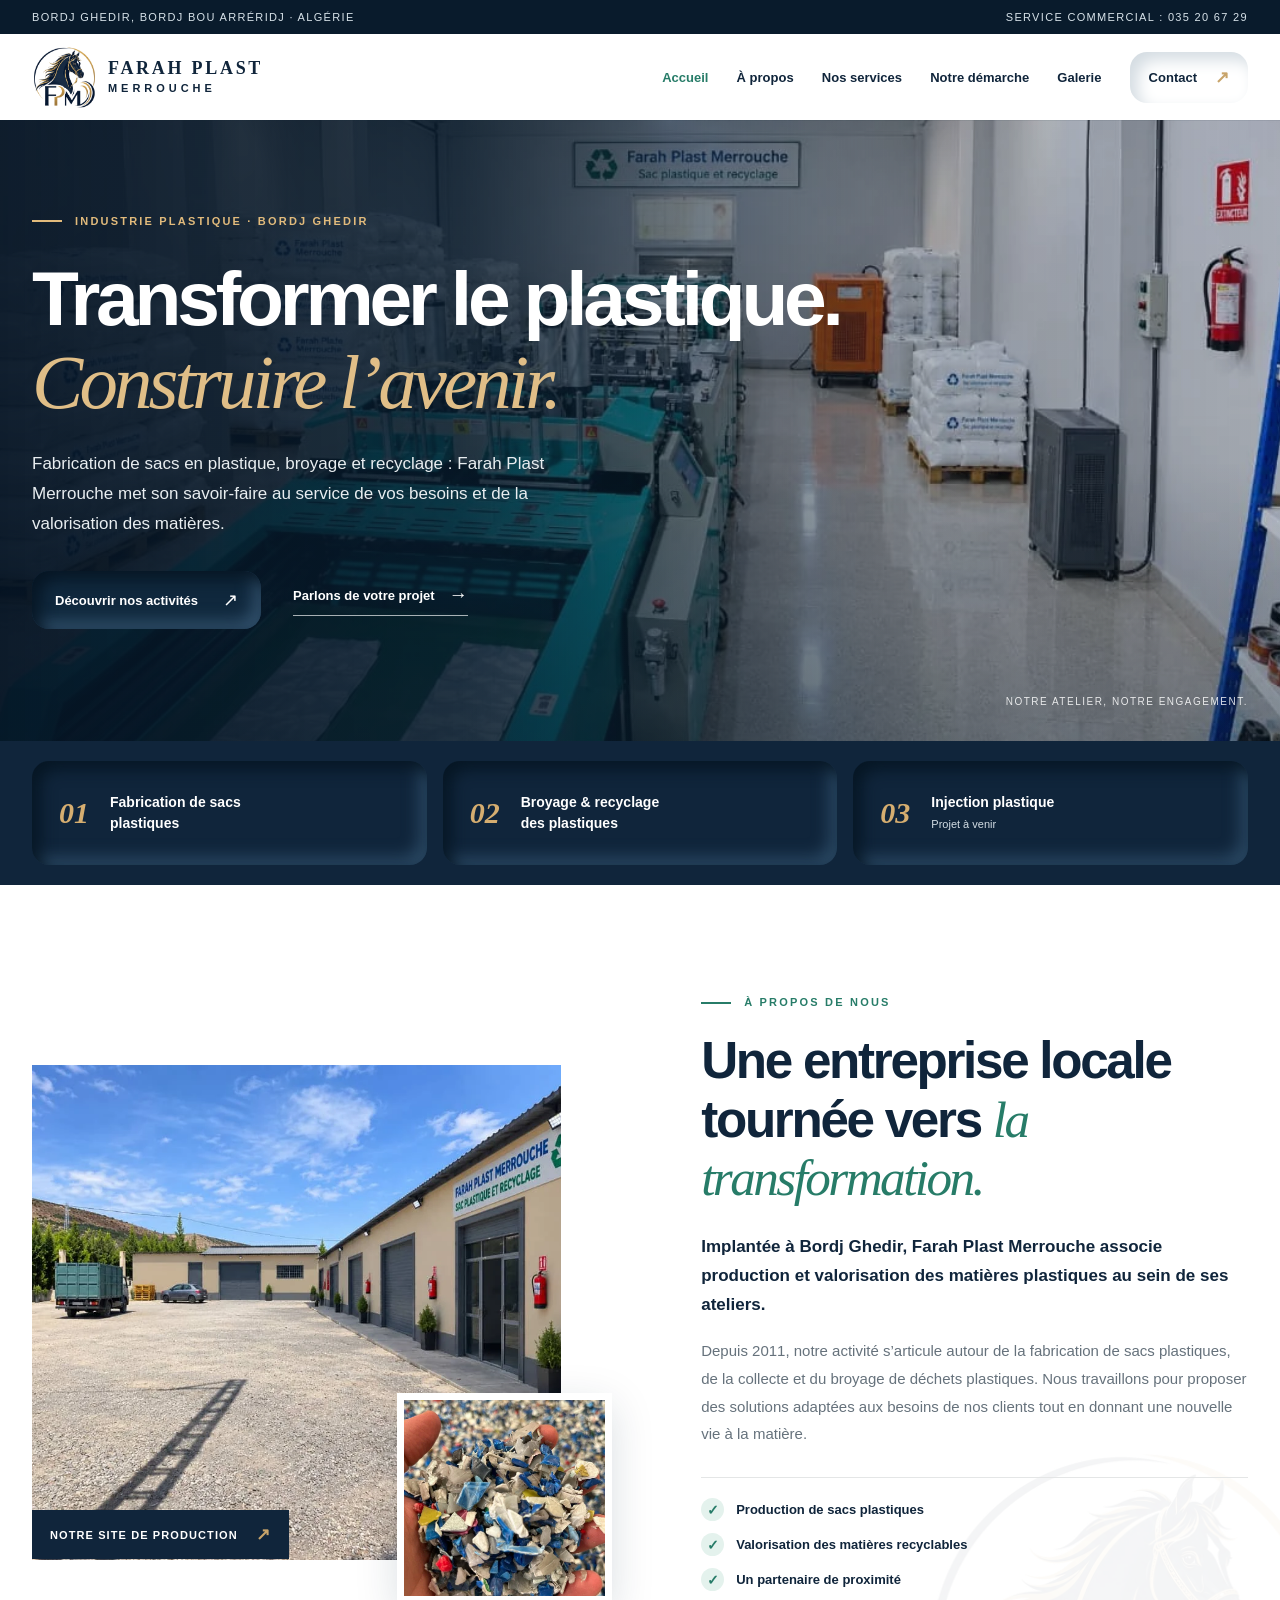
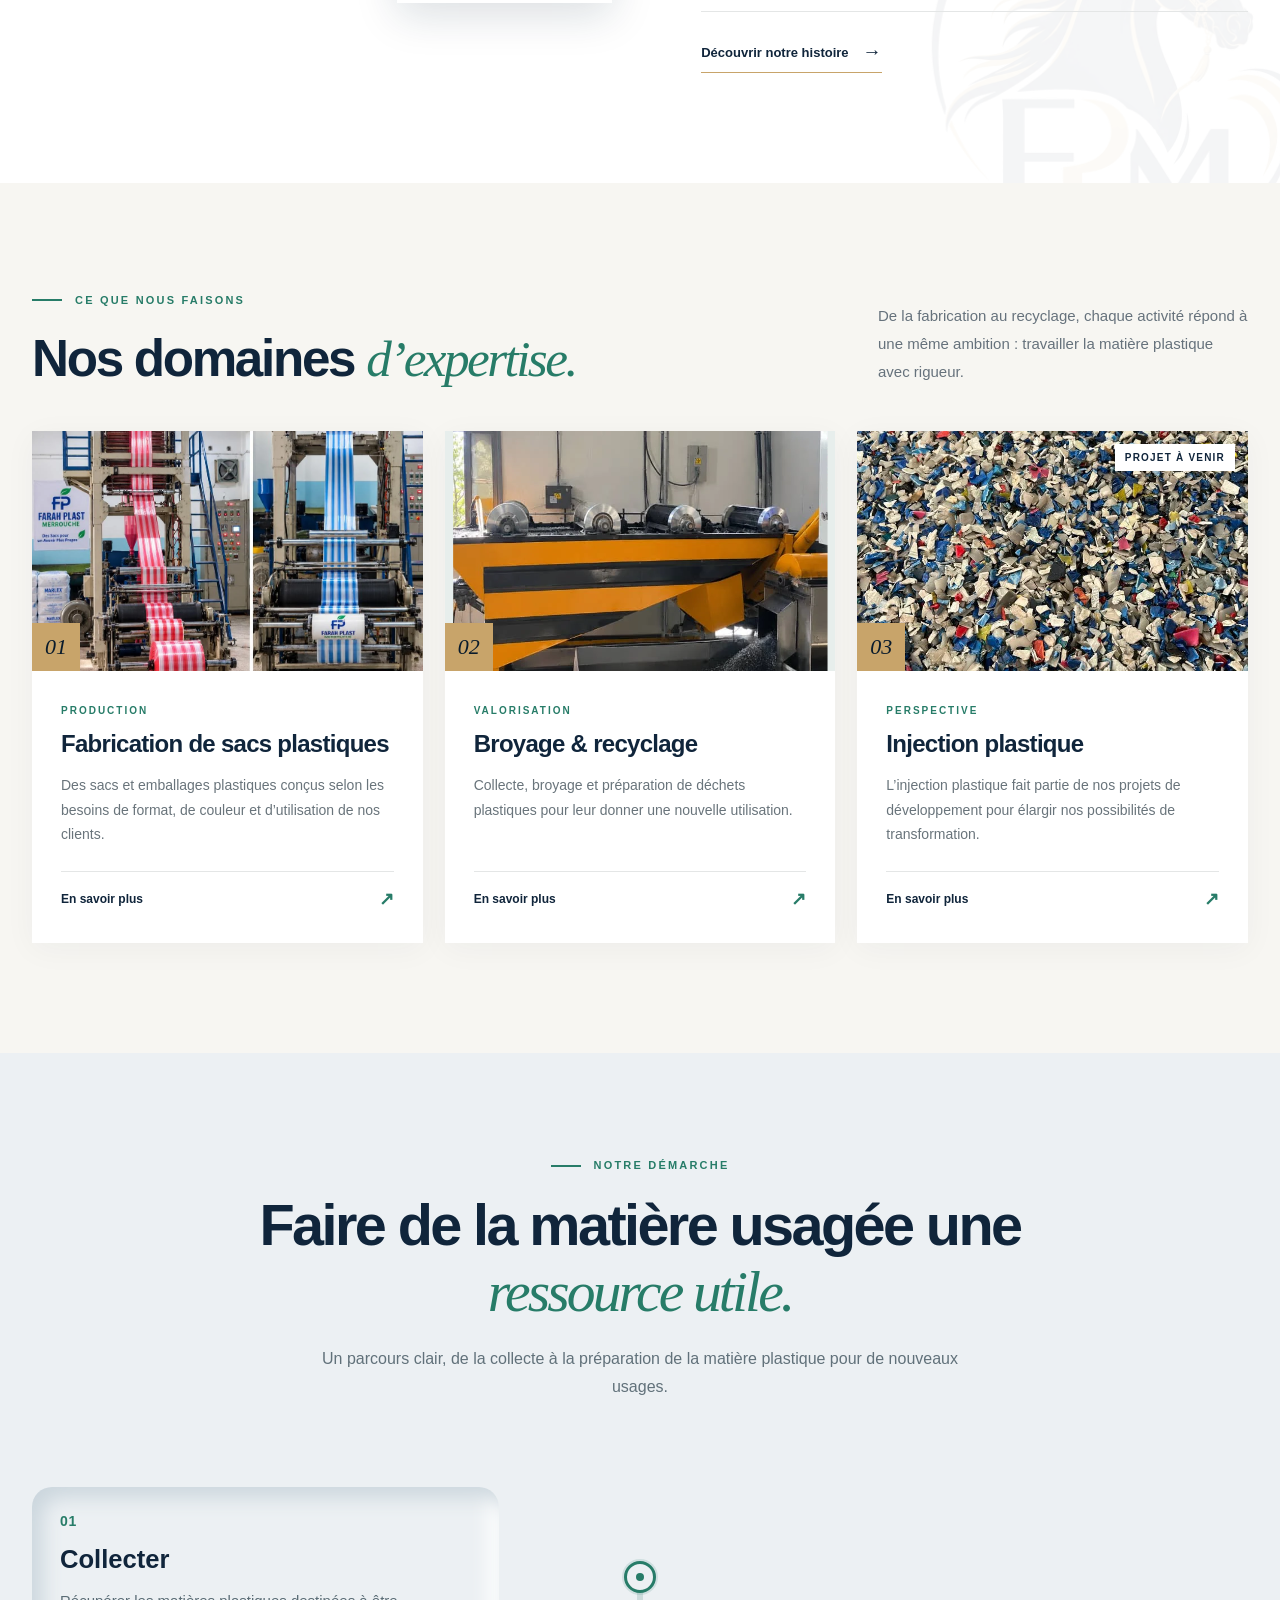
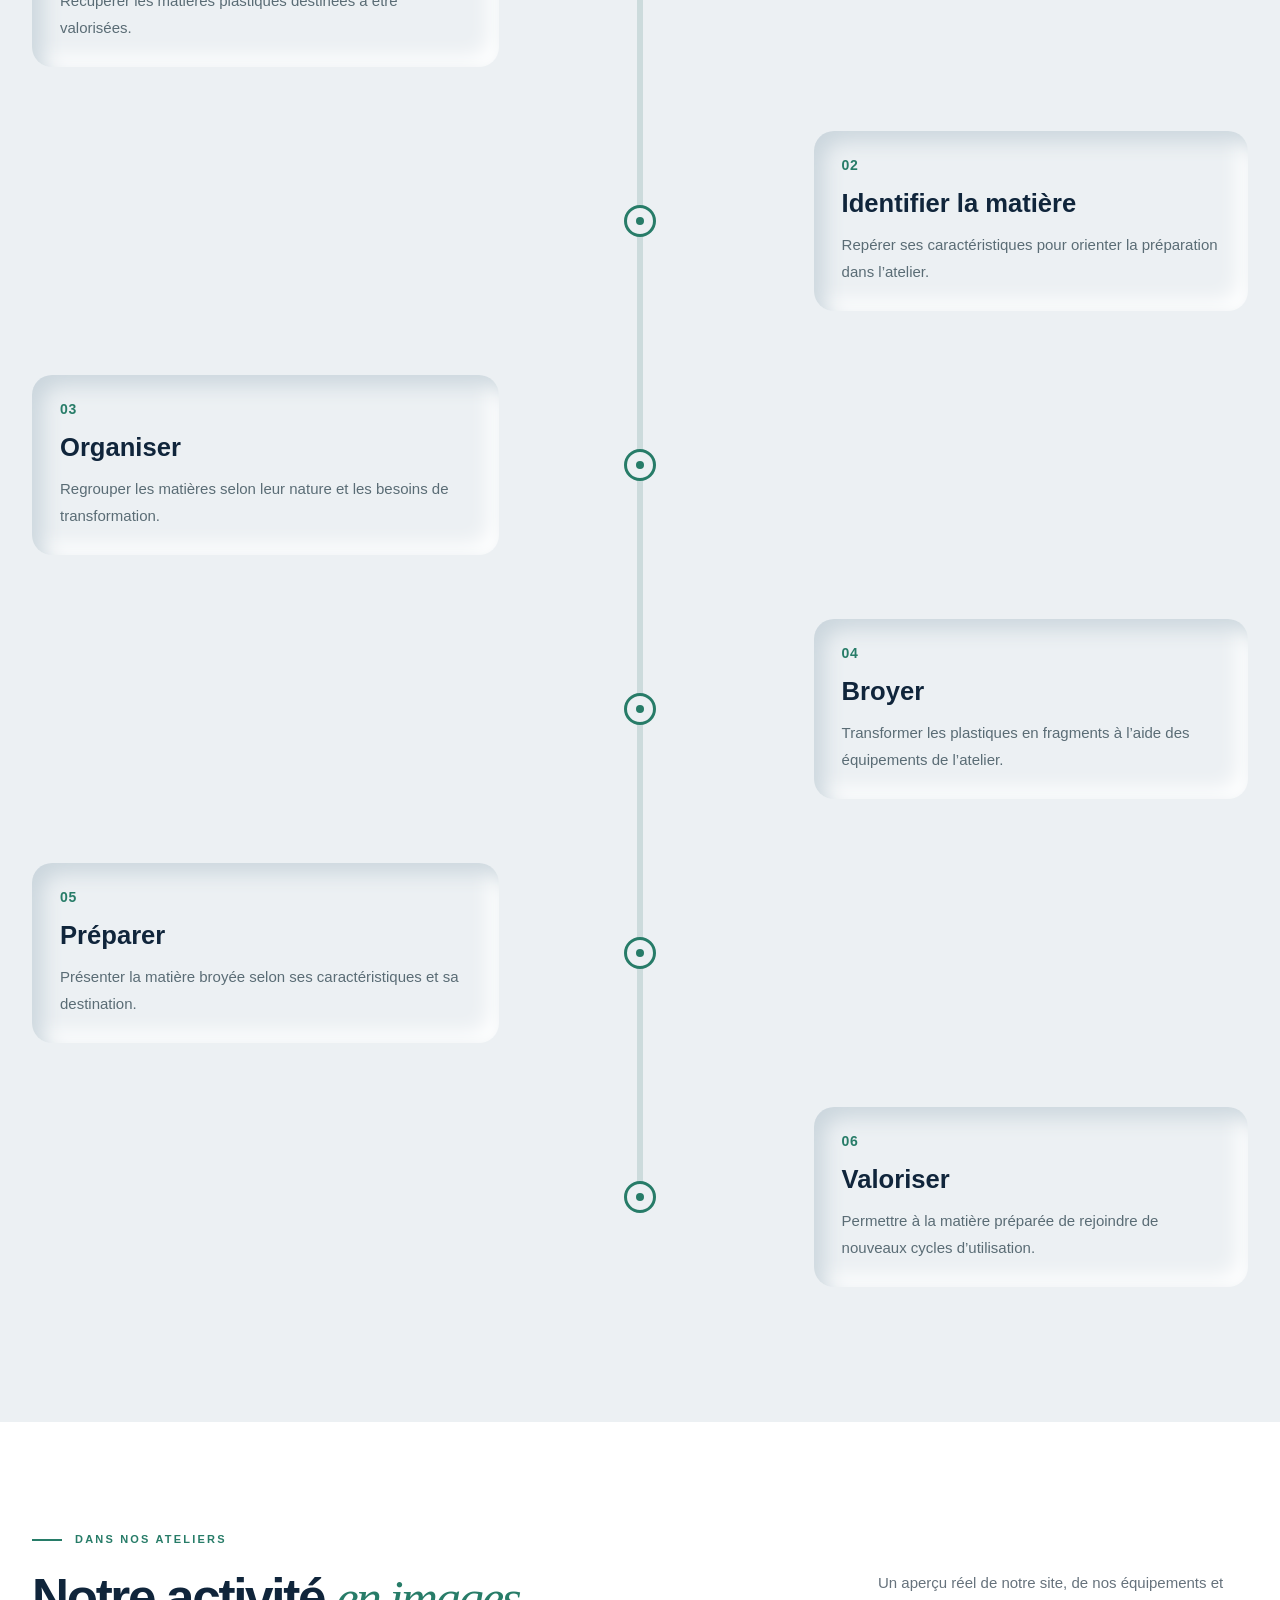
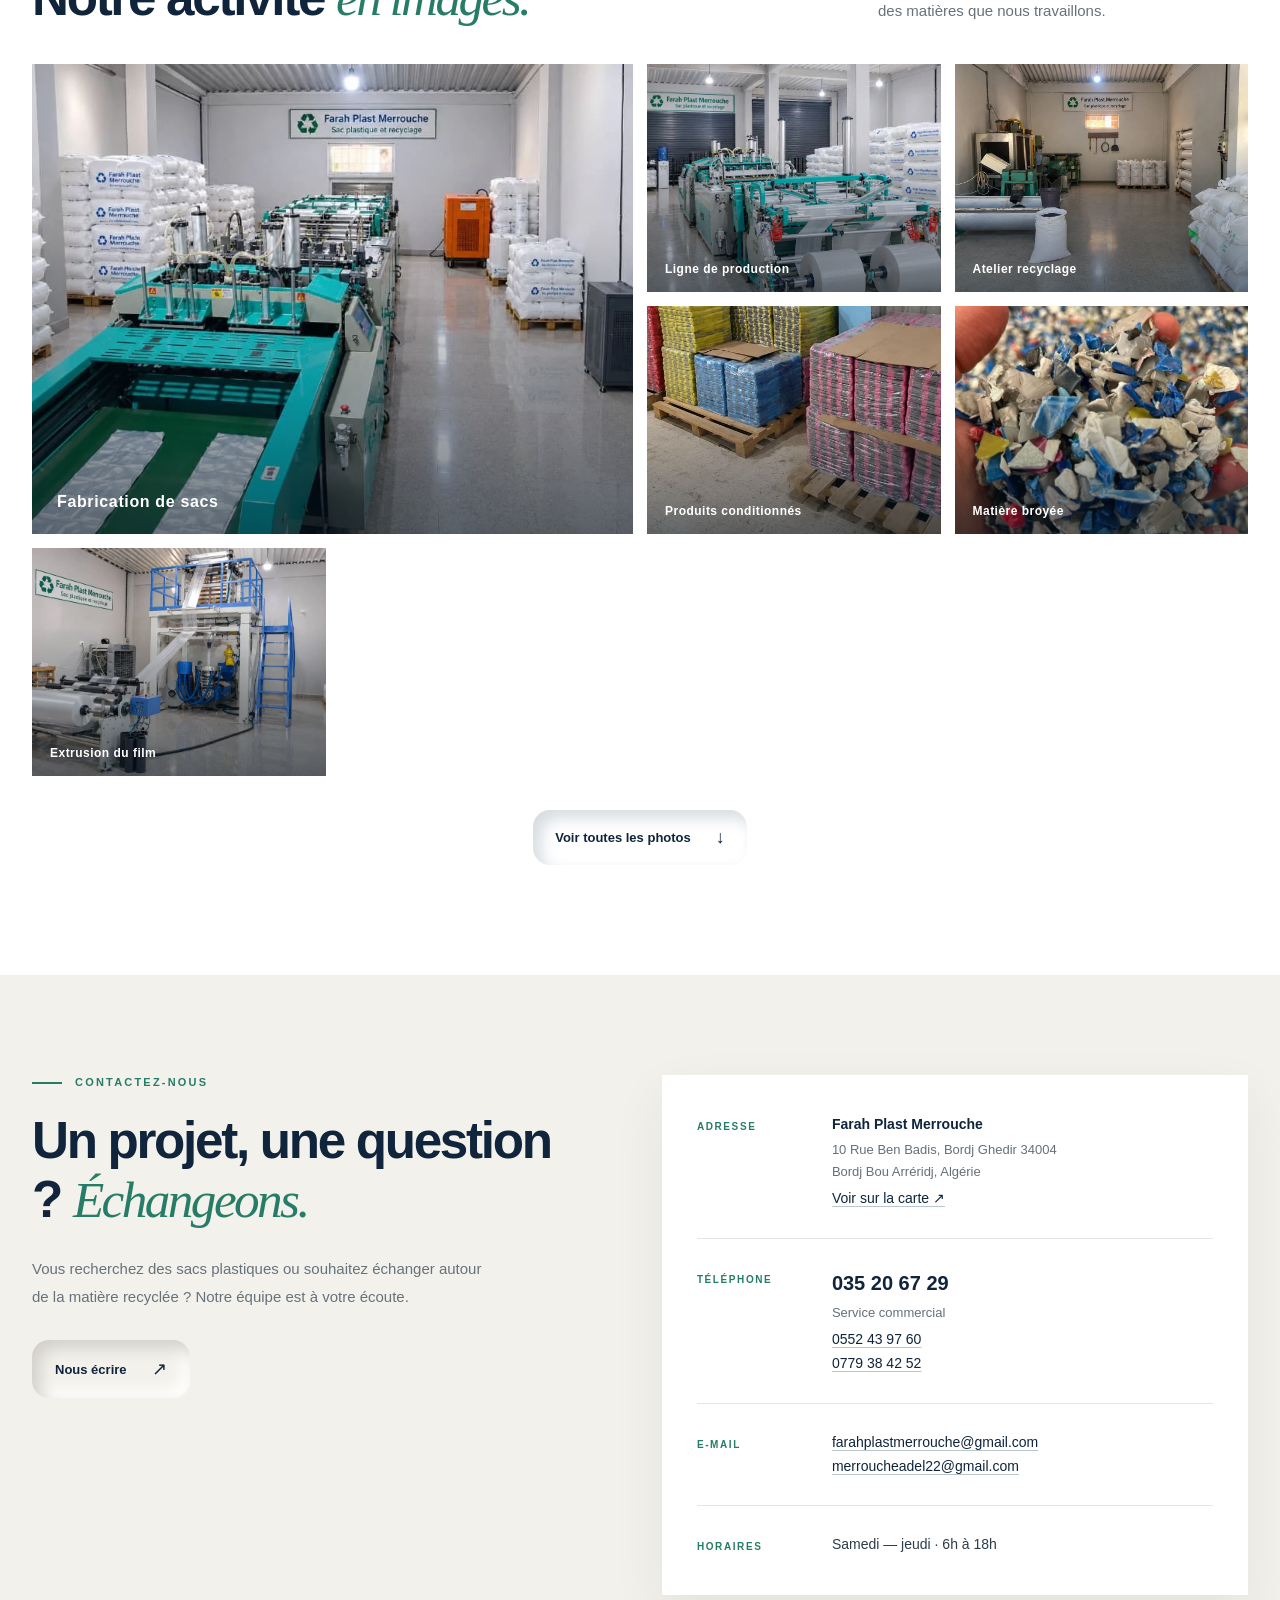
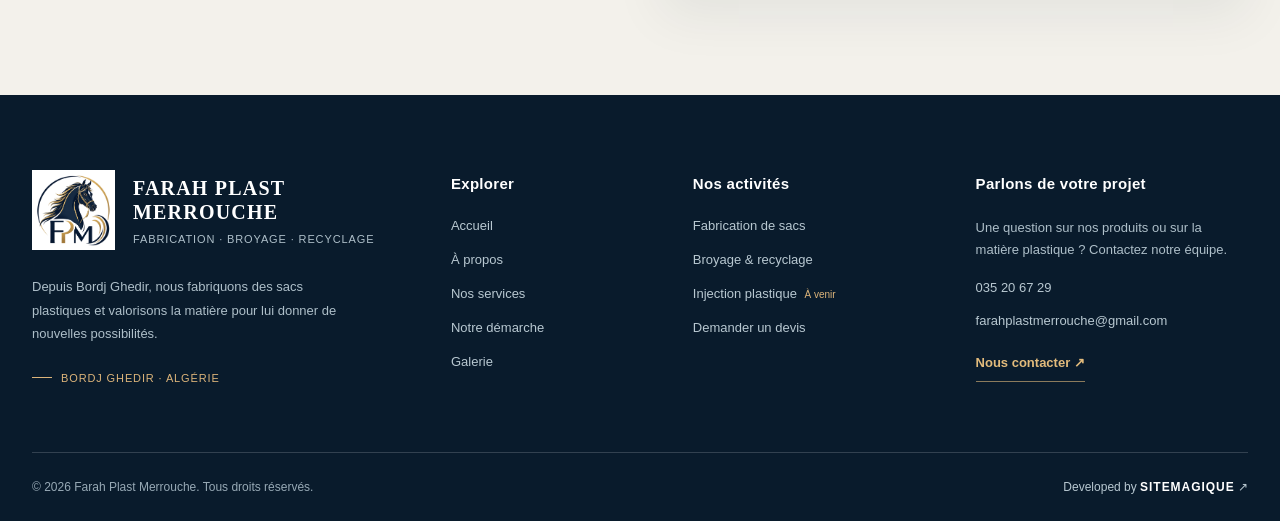
==== commit 978e0551: "Refine contact and footer, add process roadmap" ====
--- a/index.html
+++ b/index.html
@@ -113,19 +113,20 @@
         </div>
       </section>
 
-      <section class="process" id="savoir-faire" aria-labelledby="process-title">
-        <div class="container process-grid">
-          <div class="process-copy">
-            <div class="eyebrow eyebrow-light"><span class="eyebrow-line"></span> NOTRE DÉMARCHE</div>
-            <h2 id="process-title">Faire de la matière usagée une <em>ressource utile.</em></h2>
-            <p>Nous intervenons à différentes étapes de la chaîne de valorisation des plastiques : récupération, broyage et préparation de la matière.</p>
-            <div class="process-steps">
-              <div><span>01</span><div><h3>Collecter</h3><p>Récupérer les déchets plastiques destinés à la valorisation.</p></div></div>
-              <div><span>02</span><div><h3>Broyer</h3><p>Transformer les plastiques en matière broyée.</p></div></div>
-              <div><span>03</span><div><h3>Valoriser</h3><p>Préparer une matière qui peut rejoindre de nouveaux cycles de production.</p></div></div>
+      <section class="roadmap-section" id="savoir-faire" aria-labelledby="process-title">
+        <div class="container">
+          <div class="roadmap-heading"><div class="eyebrow"><span class="eyebrow-line"></span> NOTRE DÉMARCHE</div><h2 id="process-title">Faire de la matière usagée une <em>ressource utile.</em></h2><p>Un parcours clair, de la collecte à la préparation de la matière plastique pour de nouveaux usages.</p></div>
+          <div class="roadmap" data-roadmap>
+            <div class="roadmap-line" aria-hidden="true"><span class="roadmap-fill"></span><span class="roadmap-ball"></span></div>
+            <div class="roadmap-list">
+              <article class="roadmap-step"><div class="roadmap-card"><span>01</span><h3>Collecter</h3><p>Récupérer les matières plastiques destinées à être valorisées.</p></div><i class="roadmap-node" aria-hidden="true"></i></article>
+              <article class="roadmap-step"><div class="roadmap-card"><span>02</span><h3>Identifier la matière</h3><p>Repérer ses caractéristiques pour orienter la préparation dans l’atelier.</p></div><i class="roadmap-node" aria-hidden="true"></i></article>
+              <article class="roadmap-step"><div class="roadmap-card"><span>03</span><h3>Organiser</h3><p>Regrouper les matières selon leur nature et les besoins de transformation.</p></div><i class="roadmap-node" aria-hidden="true"></i></article>
+              <article class="roadmap-step"><div class="roadmap-card"><span>04</span><h3>Broyer</h3><p>Transformer les plastiques en fragments à l’aide des équipements de l’atelier.</p></div><i class="roadmap-node" aria-hidden="true"></i></article>
+              <article class="roadmap-step"><div class="roadmap-card"><span>05</span><h3>Préparer</h3><p>Présenter la matière broyée selon ses caractéristiques et sa destination.</p></div><i class="roadmap-node" aria-hidden="true"></i></article>
+              <article class="roadmap-step"><div class="roadmap-card"><span>06</span><h3>Valoriser</h3><p>Permettre à la matière préparée de rejoindre de nouveaux cycles d’utilisation.</p></div><i class="roadmap-node" aria-hidden="true"></i></article>
             </div>
           </div>
-          <div class="process-visual"><img src="assets/operateur-recyclage.webp" alt="Opérateur travaillant dans l'atelier de recyclage plastique" loading="lazy" /><div class="process-quote">Une matière transformée.<br /><strong>De nouvelles possibilités.</strong></div></div>
         </div>
       </section>
 
@@ -178,11 +179,13 @@
 
     <footer class="footer">
       <div class="container footer-main">
-        <div class="footer-brand"><img src="assets/logo-mark.png" alt="" width="80" height="76" /><div><strong>FARAH PLAST<br />MERROUCHE</strong><span>Fabrication · Broyage · Recyclage</span></div></div>
-        <div class="footer-right"><p>Des sacs pour un avenir plus propre.</p><a href="index.html">Accueil ↑</a></div>
+        <div class="footer-about"><div class="footer-brand"><img src="assets/logo-mark.png" alt="" width="80" height="76" /><div><strong>FARAH PLAST<br />MERROUCHE</strong><span>Fabrication · Broyage · Recyclage</span></div></div><p>Depuis Bordj Ghedir, nous fabriquons des sacs plastiques et valorisons la matière pour lui donner de nouvelles possibilités.</p><span class="footer-location">Bordj Ghedir · Algérie</span></div>
+        <div class="footer-column"><h2>Explorer</h2><a href="index.html">Accueil</a><a href="apropos.html">À propos</a><a href="services.html">Nos services</a><a href="demarche.html">Notre démarche</a><a href="galerie.html">Galerie</a></div>
+        <div class="footer-column"><h2>Nos activités</h2><a href="services.html#fabrication">Fabrication de sacs</a><a href="services.html#recyclage">Broyage & recyclage</a><a href="services.html#injection">Injection plastique <small>À venir</small></a><a href="contact.html">Demander un devis</a></div>
+        <div class="footer-column footer-contact"><h2>Parlons de votre projet</h2><p>Une question sur nos produits ou sur la matière plastique ? Contactez notre équipe.</p><a href="tel:+21335206729">035 20 67 29</a><a href="mailto:farahplastmerrouche@gmail.com">farahplastmerrouche@gmail.com</a><a class="footer-cta" href="contact.html">Nous contacter ↗</a></div>
       </div>
-      <div class="container footer-bottom"><span>© <span id="year">2026</span> Farah Plast Merrouche. Tous droits réservés.</span><span>Bordj Ghedir · Algérie</span></div>
+      <div class="container footer-bottom"><span>© <span id="year">2026</span> Farah Plast Merrouche. Tous droits réservés.</span><a href="https://sitemagique.com" target="_blank" rel="noopener noreferrer">Developed by <strong>SITEMAGIQUE</strong> ↗</a></div>
     </footer>
-    <script src="script.js" defer></script>
+    <script src="script.js?v=2" defer></script>
   </body>
 </html>
--- a/styles.css
+++ b/styles.css
@@ -236,3 +236,74 @@
 .thankyou p{font-size:18px;margin-bottom:30px}
 @media(max-width:850px){.feature-split,.service-detail,.contact-page-grid{grid-template-columns:1fr}.feature-media img,.service-detail>img{height:390px}.service-detail.reverse img{order:0}.steps-grid{grid-template-columns:repeat(2,1fr)}.photo-grid{grid-template-columns:repeat(2,1fr)}.activity-grid{gap:10px}.activity-card{padding:15px;gap:10px;font-size:12px}.activity-card .activity-number{font-size:25px}}
 @media(max-width:620px){.page-hero{min-height:480px}.page-hero::after{background:linear-gradient(0deg,rgba(5,20,36,.96),rgba(5,20,36,.67) 70%,rgba(5,20,36,.38))}.page-hero-inner{padding:68px 0}.page-hero p{font-size:15px}.activity-grid{grid-template-columns:1fr;gap:10px}.activity-card{min-height:76px;padding:14px 23px;font-size:13px}.activity-strip{padding:15px 0}.feature-media img,.service-detail>img{height:290px}.info-grid,.steps-grid,.photo-grid,.form-row{grid-template-columns:1fr}.info-card,.steps-grid article{min-height:0}.service-detail{padding:35px 0}.cta-band-inner{align-items:flex-start;flex-direction:column}.contact-page-aside{padding:25px}}
+
+/* Keep the original shredder photograph and turn it upright at display time. */
+.rotated-photo{height:430px;width:100%;overflow:hidden;background:#e3e7e7}
+.rotated-photo img{width:100%;height:100%;object-fit:cover;transform:rotate(-90deg) scale(1.37);transform-origin:center}
+.service-detail.reverse .rotated-photo{order:2}
+.service-image img[src$="broyeur.webp"]{transform:rotate(-90deg) scale(1.56)}
+.service-card:hover .service-image img[src$="broyeur.webp"]{transform:rotate(-90deg) scale(1.6)}
+.gallery-item img[src$="broyeur.webp"]{transform:rotate(-90deg) scale(1.42)}
+.gallery-item:hover img[src$="broyeur.webp"]{transform:rotate(-90deg) scale(1.47)}
+.photo-grid figure:has(img[src$="broyeur.webp"]){overflow:hidden}
+.photo-grid img[src$="broyeur.webp"]{transform:rotate(-90deg) scale(1.35)}
+
+/* Contact details */
+.contact-page-aside{position:relative;overflow:hidden;padding:0;border-radius:20px;background:var(--navy);color:#fff;box-shadow:0 24px 55px rgba(16,37,59,.17)}
+.contact-page-aside::before{content:"";position:absolute;top:-110px;right:-110px;width:260px;height:260px;border:1px solid rgba(255,255,255,.09);border-radius:50%;box-shadow:0 0 0 45px rgba(255,255,255,.025);pointer-events:none}
+.contact-aside-head{position:relative;padding:35px 35px 24px;background:linear-gradient(130deg,#183b51,var(--navy))}
+.contact-aside-head>span{display:block;color:#dfb87e;font-size:10px;font-weight:800;letter-spacing:.2em}
+.contact-aside-head h3{color:#fff;font-size:clamp(27px,2.3vw,34px);margin:13px 0 10px;letter-spacing:-.04em}
+.contact-aside-head p{color:#c6d5dd;line-height:1.6;font-size:13px;margin:0}
+.contact-fact{display:grid;grid-template-columns:46px 1fr;gap:16px;margin:0 35px;padding:23px 0;border-top:1px solid rgba(255,255,255,.14)}
+.contact-fact:first-of-type{border-top:0}
+.contact-fact>div:last-child>span{display:block;color:#dcb47a;font-size:10px;font-weight:800;letter-spacing:.16em;margin:2px 0 10px}
+.contact-icon{width:44px;height:44px;display:grid;place-items:center;border-radius:13px;background:#17374d;color:#e0bc85;box-shadow:inset 5px 5px 10px #071d2e,inset -5px -5px 10px #305069}
+.contact-icon svg{width:21px;height:21px}
+.contact-fact p{color:#f2f5f6;font-size:14px;line-height:1.8;margin:0}
+.contact-fact a{color:#f2f5f6;text-decoration:none}
+.contact-fact a:hover{color:#e0bc85}
+.contact-fact .contact-map-link{display:inline-flex;margin-top:11px;color:#e0bc85;font-size:12px;font-weight:800;text-decoration:underline;text-underline-offset:4px}
+
+/* Full footer shared by all pages */
+.footer-main{display:grid;grid-template-columns:minmax(230px,1.35fr) minmax(130px,.7fr) minmax(170px,.85fr) minmax(230px,1fr);gap:clamp(22px,4vw,65px);align-items:start;padding:75px 0 68px}
+.footer-about p{font-size:13px;line-height:1.8;color:#aebfc9;max-width:310px;margin:25px 0 19px}
+.footer-location{display:inline-flex;align-items:center;gap:9px;color:#dcb47a;font-size:11px;letter-spacing:.08em;text-transform:uppercase}
+.footer-location::before{content:"";width:20px;height:1px;background:currentColor}
+.footer-column{display:flex;flex-direction:column;align-items:flex-start;gap:15px;padding-top:5px}
+.footer-column h2{color:#fff;font-size:15px;letter-spacing:.02em;margin:0 0 10px}
+.footer-column>a{color:#b8c8d1;font-size:13px;line-height:1.45;transition:color .2s}
+.footer-column>a:hover,.footer-bottom a:hover{color:#e2bb7c}
+.footer-column small{display:inline-block;margin-left:4px;color:#dcb47a;font-size:10px}
+.footer-contact p{color:#aebfc9;font-size:13px;line-height:1.7;margin:0 0 2px}
+.footer-contact>a{overflow-wrap:anywhere}
+.footer-column .footer-cta{color:#e2bb7c;font-weight:800;border-bottom:1px solid rgba(226,187,124,.6);padding:0 0 8px;margin-top:8px}
+.footer-bottom{align-items:center;padding:27px 0;font-size:12px}
+.footer-bottom a{color:#b8c8d1}
+.footer-bottom strong{color:#fff;letter-spacing:.08em}
+@media(max-width:1050px){.footer-main{grid-template-columns:repeat(2,minmax(0,1fr));gap:42px 55px}.footer-about p{max-width:420px}}
+@media(max-width:850px){.service-detail.reverse .rotated-photo{order:0}.rotated-photo{height:390px}}
+@media(max-width:620px){.rotated-photo{height:290px}.contact-aside-head{padding:29px 25px 22px}.contact-fact{margin:0 25px;padding:20px 0;gap:13px}.footer-main{grid-template-columns:1fr 1fr;gap:38px 20px;padding:55px 0}.footer-about,.footer-contact{grid-column:1/-1}.footer-column{gap:13px}.footer-bottom{align-items:flex-start}.footer-brand img{width:78px;height:74px}}
+
+/* Alternating process timeline inspired by the Djelong roadmap. */
+.roadmap-section{background:#ecf0f3;padding:105px 0 115px;overflow:hidden}
+.roadmap-heading{text-align:center;max-width:790px;margin:0 auto 65px}
+.roadmap-heading .eyebrow{justify-content:center}
+.roadmap-heading h2{font-size:clamp(38px,4.5vw,60px);margin:20px 0 20px}
+.roadmap-heading p{font-size:16px;line-height:1.8;color:#61717a;max-width:650px;margin:0 auto}
+.roadmap{position:relative;--draw-progress:0%}
+.roadmap-line{position:absolute;z-index:0;top:110px;bottom:110px;left:50%;width:6px;transform:translateX(-50%);border-radius:8px;background:#ccdbdc}
+.roadmap-fill{display:block;width:100%;height:var(--draw-progress);max-height:100%;border-radius:8px;background:var(--green)}
+.roadmap-ball{position:absolute;top:var(--draw-progress);left:50%;width:18px;height:18px;border-radius:50%;transform:translate(-50%,-50%);background:var(--green);box-shadow:0 0 0 9px rgba(39,124,104,.14);transition:top .12s linear}
+.roadmap-list{display:grid;gap:24px}
+.roadmap-step{position:relative;display:grid;grid-template-columns:minmax(0,1fr) 130px minmax(0,1fr);align-items:center;min-height:220px}
+.roadmap-card{position:relative;z-index:1;width:86%;min-height:178px;padding:26px 28px;background:#ecf0f3;border-radius:20px;box-shadow:inset 10px 10px 20px #cbd6dd,inset -10px -10px 20px #fff}
+.roadmap-step:nth-child(odd) .roadmap-card{grid-column:1;justify-self:start}
+.roadmap-step:nth-child(even) .roadmap-card{grid-column:3;justify-self:end;width:80%}
+.roadmap-card>span{display:block;color:var(--green);font-size:14px;font-weight:800;letter-spacing:.05em}
+.roadmap-card h3{font-size:clamp(21px,2vw,27px);line-height:1.25;margin:15px 0 11px}
+.roadmap-card p{color:#5a6c75;font-size:15px;line-height:1.8;margin:0}
+.roadmap-node{position:absolute;z-index:2;left:50%;top:50%;width:32px;height:32px;border:3px solid var(--green);border-radius:50%;background:#ecf0f3;transform:translate(-50%,-50%)}
+.roadmap-node::after{content:"";position:absolute;inset:9px;border-radius:50%;background:var(--green)}
+@media(max-width:850px){.roadmap-section{padding:80px 0 90px}.roadmap-step{grid-template-columns:minmax(0,1fr) 85px minmax(0,1fr);min-height:230px}.roadmap-card{width:94%;padding:22px;min-height:190px}.roadmap-line{top:115px;bottom:115px}}
+@media(max-width:620px){.roadmap-section{padding:70px 0 80px}.roadmap-heading{text-align:left;margin-bottom:40px}.roadmap-heading .eyebrow{justify-content:flex-start}.roadmap-heading p{font-size:14px}.roadmap-line{left:21px;top:72px;bottom:72px;width:4px}.roadmap-list{gap:8px}.roadmap-step{display:block;min-height:0;padding:14px 0 14px 54px}.roadmap-card,.roadmap-step:nth-child(even) .roadmap-card{width:100%;min-height:0;padding:23px 22px}.roadmap-card h3{font-size:21px}.roadmap-card p{font-size:14px}.roadmap-node{left:21px;width:26px;height:26px}.roadmap-node::after{inset:7px}}
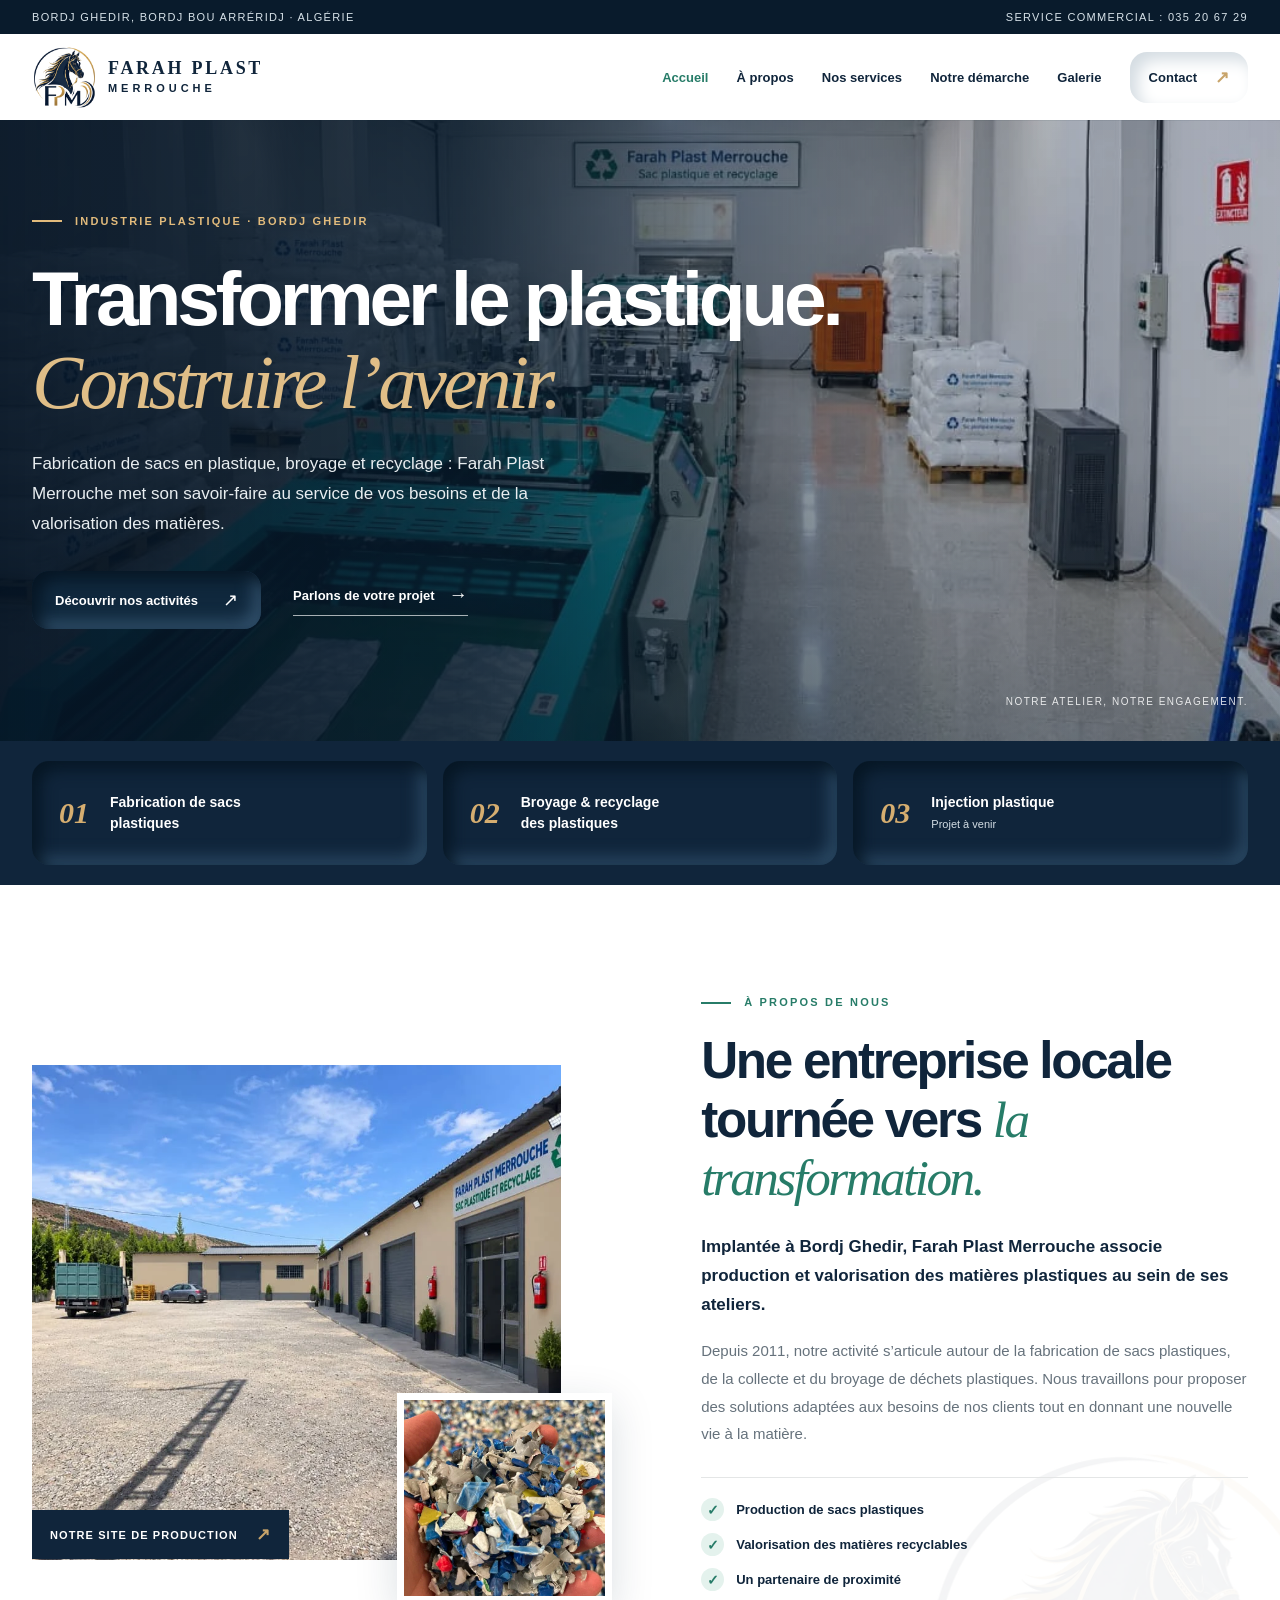
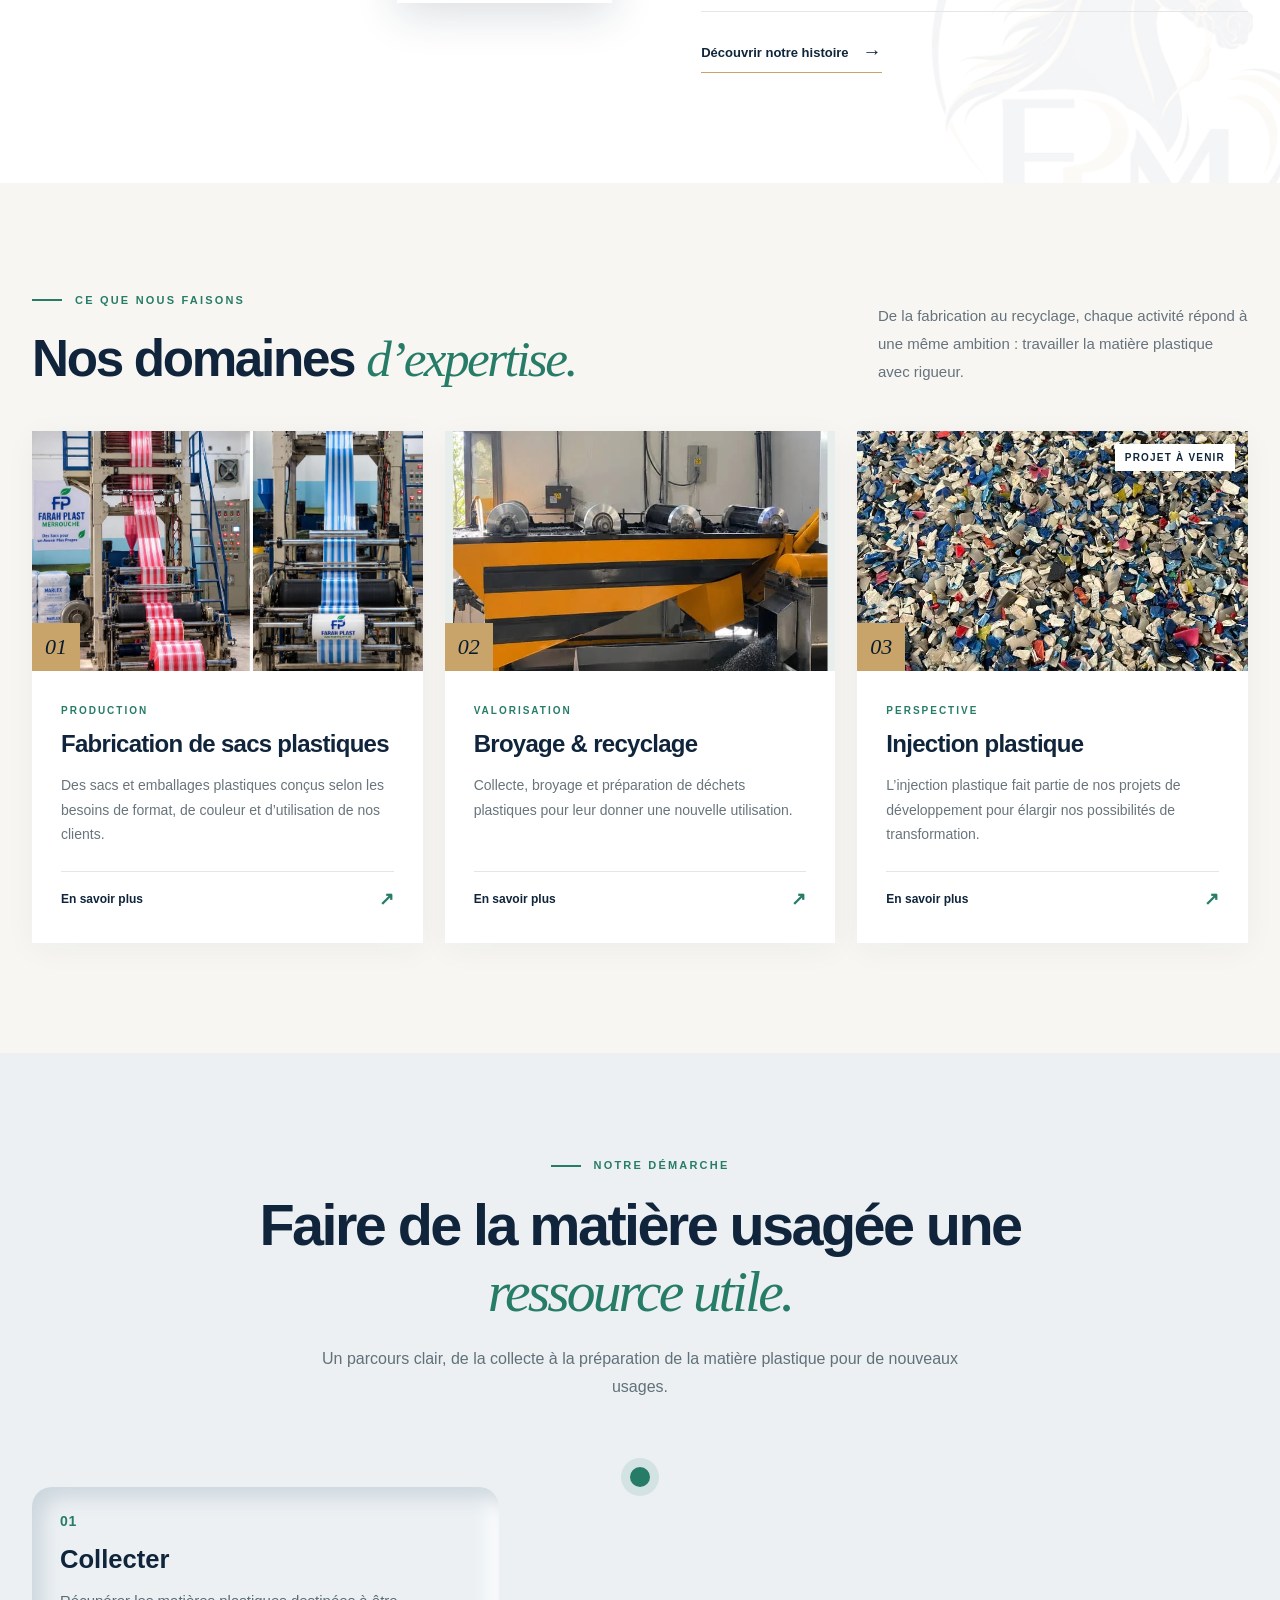
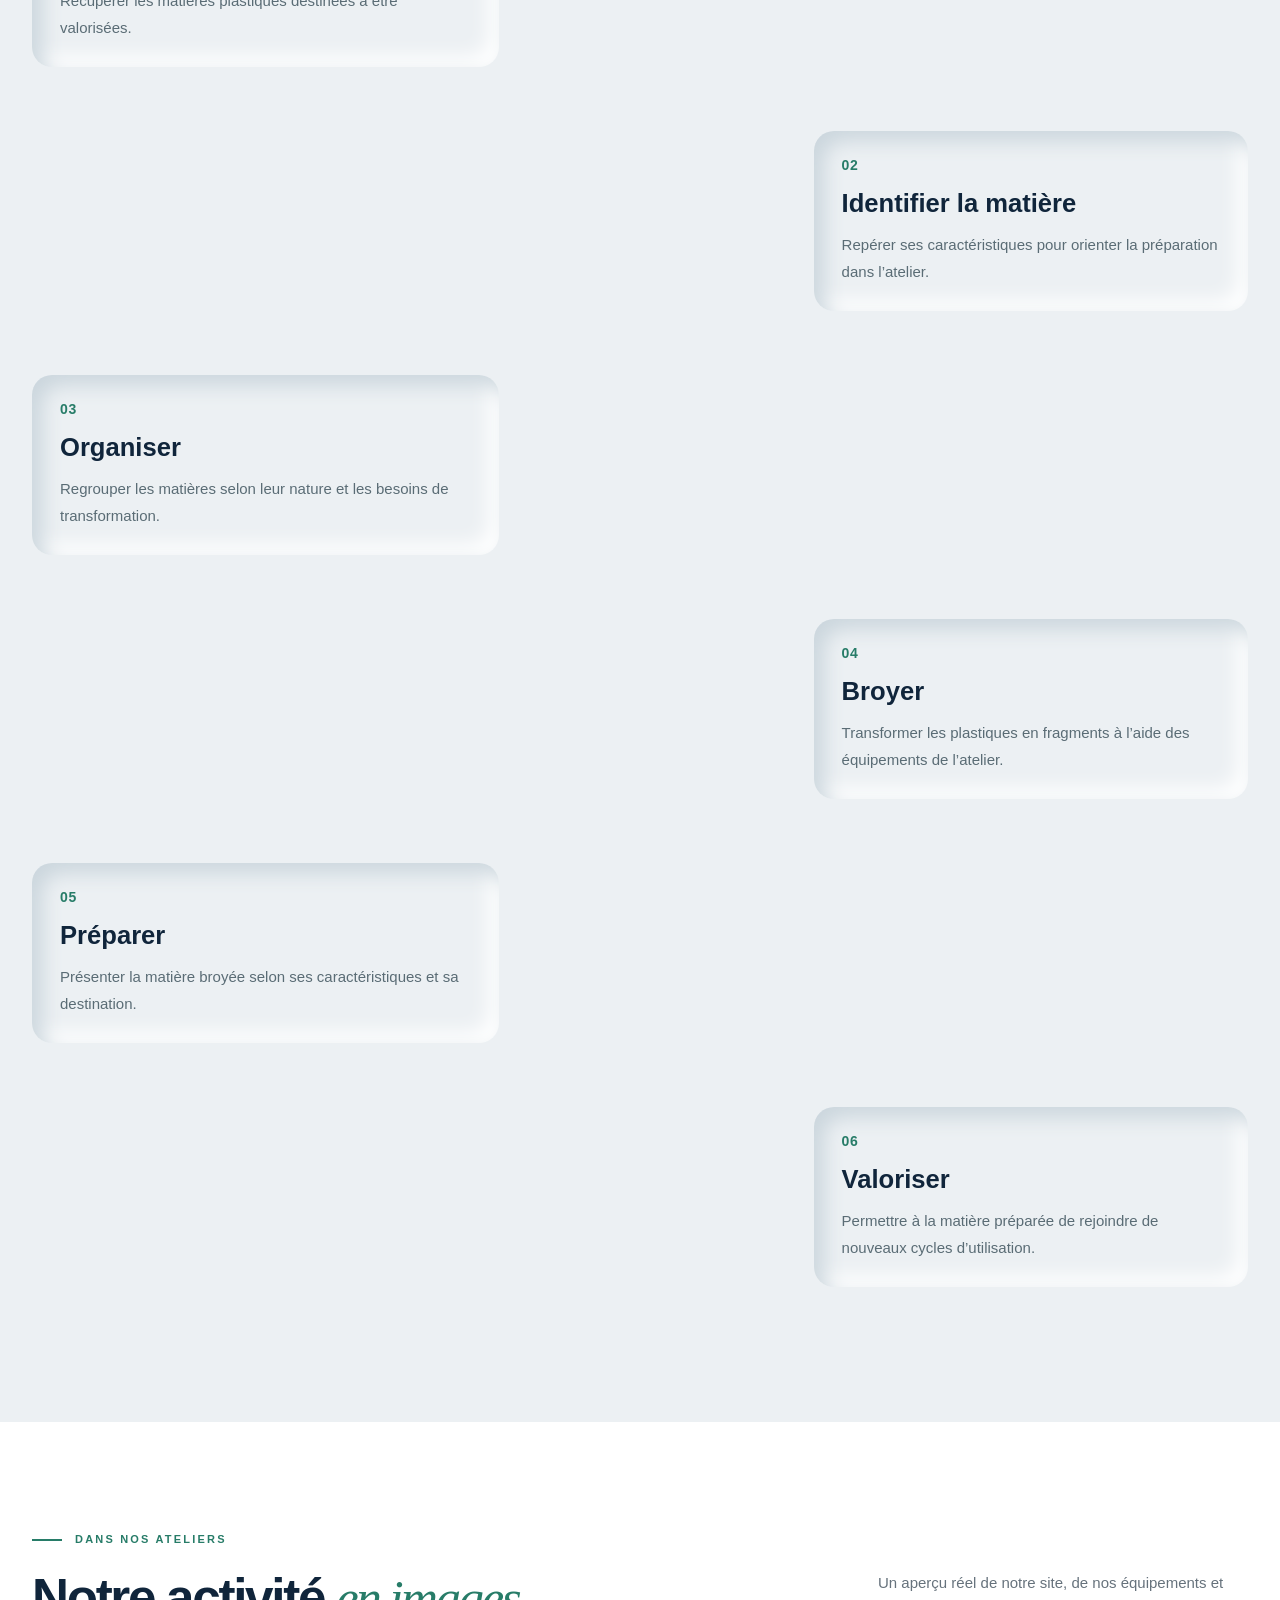
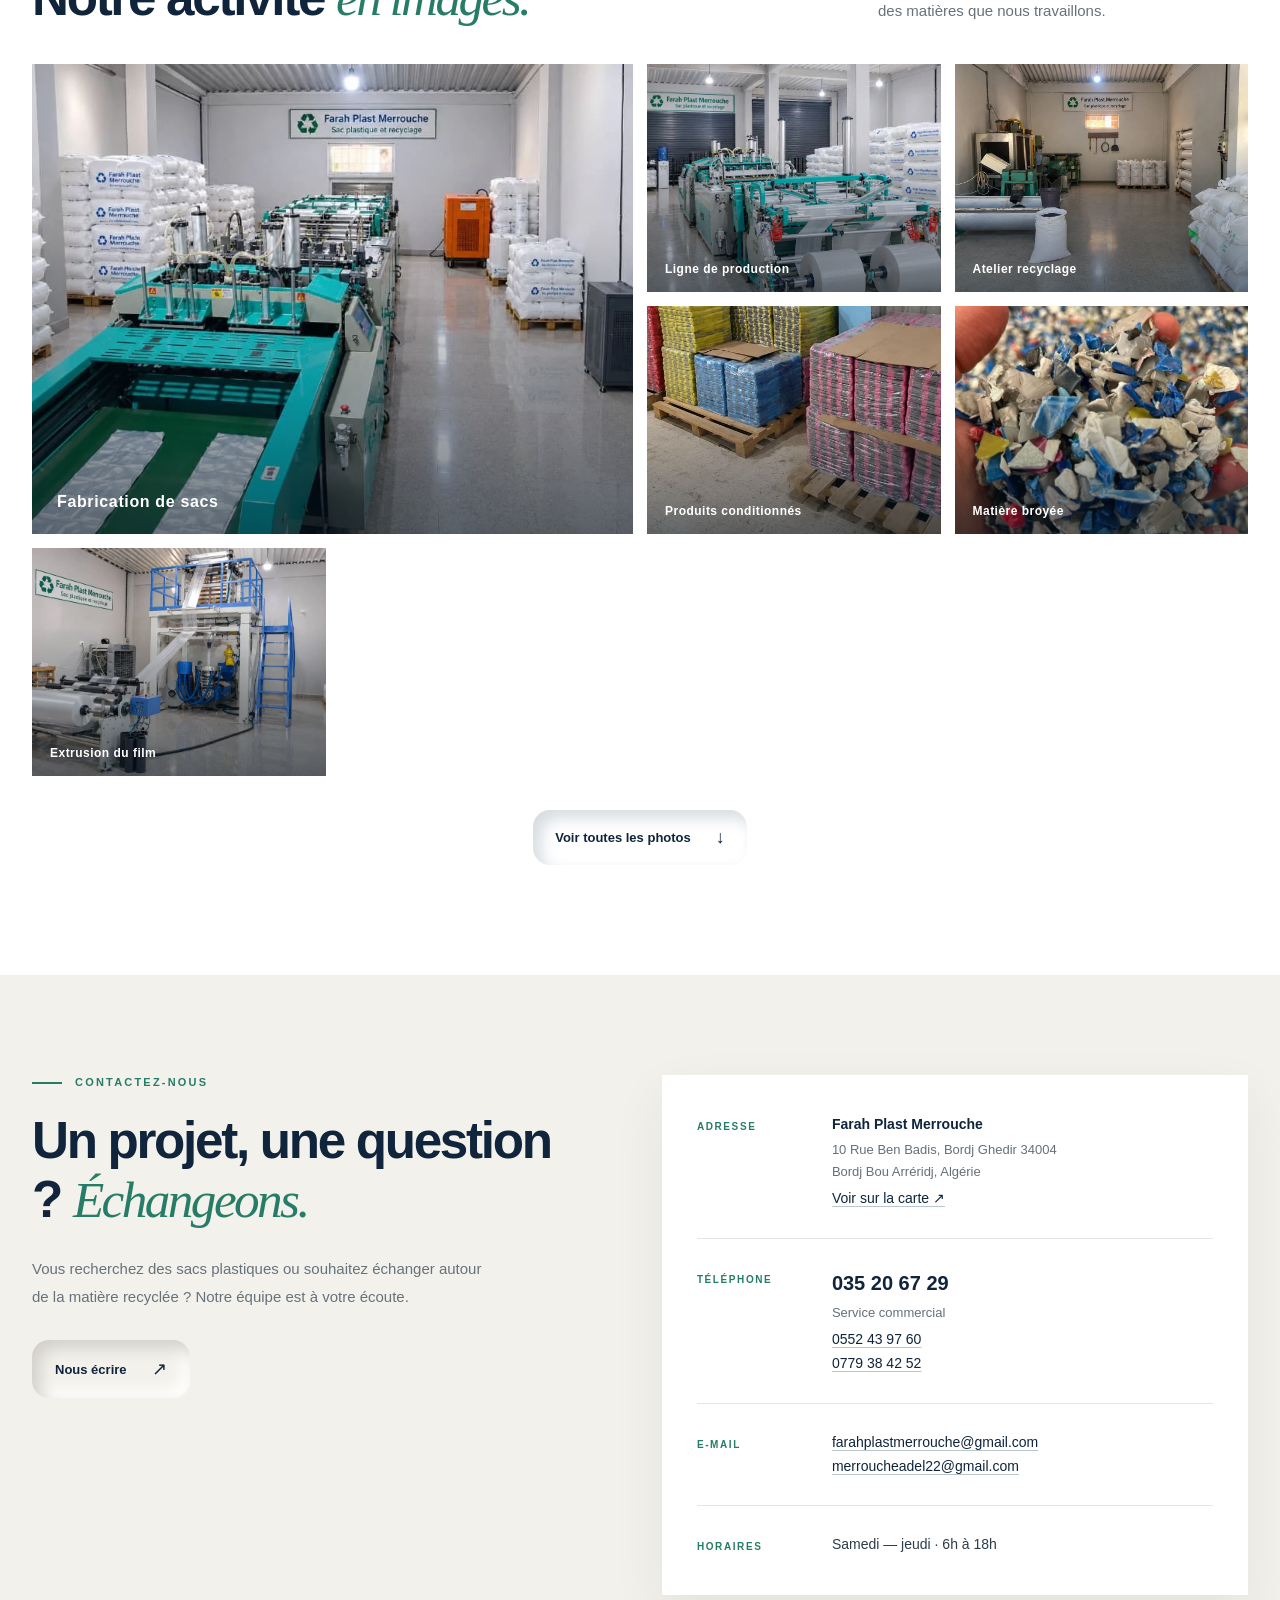
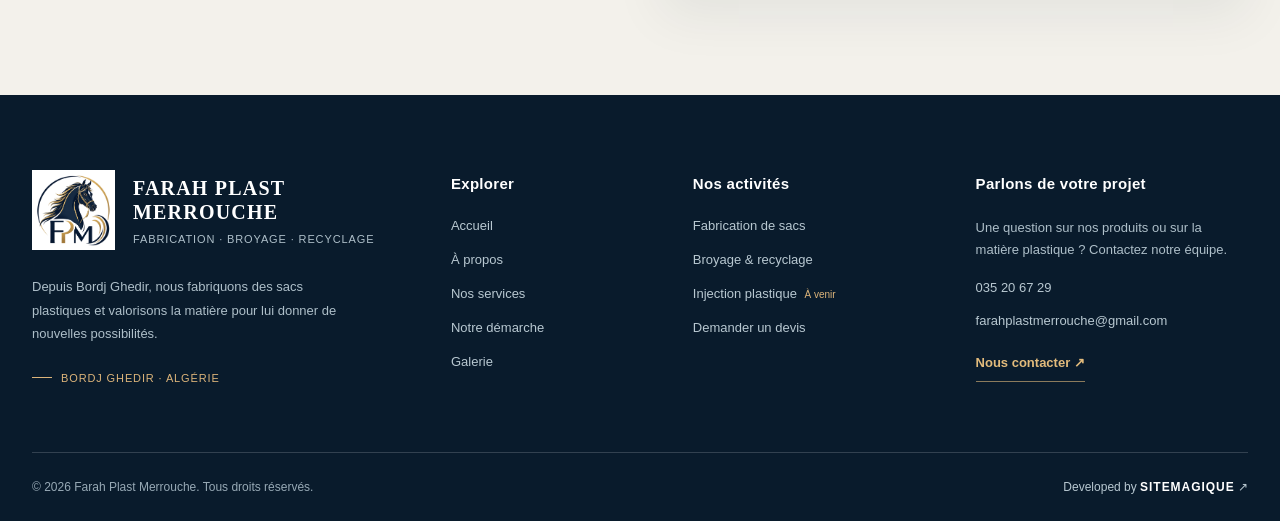
==== commit d0ad3295: "Match Djelong roadmap SVG path" ====
--- a/index.html
+++ b/index.html
@@ -8,7 +8,7 @@
     <title>Farah Plast Merrouche — Fabrication & recyclage plastique</title>
     <link rel="icon" type="image/png" href="assets/logo-mark.png" />
     <link rel="preload" as="image" href="assets/ligne-sacs.webp" />
-    <link rel="stylesheet" href="styles.css" />
+    <link rel="stylesheet" href="styles.css?v=3" />
   </head>
   <body>
     <a class="skip-link" href="#contenu">Aller au contenu</a>
@@ -117,14 +117,14 @@
         <div class="container">
           <div class="roadmap-heading"><div class="eyebrow"><span class="eyebrow-line"></span> NOTRE DÉMARCHE</div><h2 id="process-title">Faire de la matière usagée une <em>ressource utile.</em></h2><p>Un parcours clair, de la collecte à la préparation de la matière plastique pour de nouveaux usages.</p></div>
           <div class="roadmap" data-roadmap>
-            <div class="roadmap-line" aria-hidden="true"><span class="roadmap-fill"></span><span class="roadmap-ball"></span></div>
+            <div class="roadmap-line" aria-hidden="true"><span class="roadmap-ball"></span><svg viewBox="0 0 52 2047" fill="none"><path class="roadmap-path" d="M26 0V314C12 314 1 326 1 339C1 352 11 364 26 364C41 364 51 353 51 339C51 325 28 318 26 339V636V654.5C13.5 654.5 1 664 1 679C1 694 12 703 26 703C40 703 50.5 692.5 50.5 679C49.2307 664.367 26 660 26 679V979V994.5C13.5 994.5 0.999993 1003.5 1 1019C1.00001 1034.5 12.3457 1044.15 26 1043.5C36.5163 1043 50.4852 1035.18 50.5 1019C50.5148 1002.82 28.4963 1000.64 26 1019V1327C26 1327 26 1333.7 26 1338C13 1338 1 1348.5 1 1363C1 1377.5 13.5 1388 26 1388C38.5 1388 50.9422 1381.19 51 1363C51.0578 1344.81 26 1346 26 1363C26 1380 26 1670 26 1670V1678.5C12.5 1678.5 1 1687.5 1 1703C1 1718.5 14 1727.5 26 1727.5C38 1727.5 50.5 1719 50.5 1703C50.5 1687 26 1687 26 1703C26 1719 26 2049 26 2049" /></svg></div>
             <div class="roadmap-list">
-              <article class="roadmap-step"><div class="roadmap-card"><span>01</span><h3>Collecter</h3><p>Récupérer les matières plastiques destinées à être valorisées.</p></div><i class="roadmap-node" aria-hidden="true"></i></article>
-              <article class="roadmap-step"><div class="roadmap-card"><span>02</span><h3>Identifier la matière</h3><p>Repérer ses caractéristiques pour orienter la préparation dans l’atelier.</p></div><i class="roadmap-node" aria-hidden="true"></i></article>
-              <article class="roadmap-step"><div class="roadmap-card"><span>03</span><h3>Organiser</h3><p>Regrouper les matières selon leur nature et les besoins de transformation.</p></div><i class="roadmap-node" aria-hidden="true"></i></article>
-              <article class="roadmap-step"><div class="roadmap-card"><span>04</span><h3>Broyer</h3><p>Transformer les plastiques en fragments à l’aide des équipements de l’atelier.</p></div><i class="roadmap-node" aria-hidden="true"></i></article>
-              <article class="roadmap-step"><div class="roadmap-card"><span>05</span><h3>Préparer</h3><p>Présenter la matière broyée selon ses caractéristiques et sa destination.</p></div><i class="roadmap-node" aria-hidden="true"></i></article>
-              <article class="roadmap-step"><div class="roadmap-card"><span>06</span><h3>Valoriser</h3><p>Permettre à la matière préparée de rejoindre de nouveaux cycles d’utilisation.</p></div><i class="roadmap-node" aria-hidden="true"></i></article>
+              <article class="roadmap-step"><div class="roadmap-card"><span>01</span><h3>Collecter</h3><p>Récupérer les matières plastiques destinées à être valorisées.</p></div></article>
+              <article class="roadmap-step"><div class="roadmap-card"><span>02</span><h3>Identifier la matière</h3><p>Repérer ses caractéristiques pour orienter la préparation dans l’atelier.</p></div></article>
+              <article class="roadmap-step"><div class="roadmap-card"><span>03</span><h3>Organiser</h3><p>Regrouper les matières selon leur nature et les besoins de transformation.</p></div></article>
+              <article class="roadmap-step"><div class="roadmap-card"><span>04</span><h3>Broyer</h3><p>Transformer les plastiques en fragments à l’aide des équipements de l’atelier.</p></div></article>
+              <article class="roadmap-step"><div class="roadmap-card"><span>05</span><h3>Préparer</h3><p>Présenter la matière broyée selon ses caractéristiques et sa destination.</p></div></article>
+              <article class="roadmap-step"><div class="roadmap-card"><span>06</span><h3>Valoriser</h3><p>Permettre à la matière préparée de rejoindre de nouveaux cycles d’utilisation.</p></div></article>
             </div>
           </div>
         </div>
@@ -186,6 +186,6 @@
       </div>
       <div class="container footer-bottom"><span>© <span id="year">2026</span> Farah Plast Merrouche. Tous droits réservés.</span><a href="https://sitemagique.com" target="_blank" rel="noopener noreferrer">Developed by <strong>SITEMAGIQUE</strong> ↗</a></div>
     </footer>
-    <script src="script.js?v=2" defer></script>
+    <script src="script.js?v=3" defer></script>
   </body>
 </html>
--- a/styles.css
+++ b/styles.css
@@ -292,9 +292,11 @@
 .roadmap-heading h2{font-size:clamp(38px,4.5vw,60px);margin:20px 0 20px}
 .roadmap-heading p{font-size:16px;line-height:1.8;color:#61717a;max-width:650px;margin:0 auto}
 .roadmap{position:relative;--draw-progress:0%}
-.roadmap-line{position:absolute;z-index:0;top:110px;bottom:110px;left:50%;width:6px;transform:translateX(-50%);border-radius:8px;background:#ccdbdc}
-.roadmap-fill{display:block;width:100%;height:var(--draw-progress);max-height:100%;border-radius:8px;background:var(--green)}
-.roadmap-ball{position:absolute;top:var(--draw-progress);left:50%;width:18px;height:18px;border-radius:50%;transform:translate(-50%,-50%);background:var(--green);box-shadow:0 0 0 9px rgba(39,124,104,.14);transition:top .12s linear}
+.roadmap-line{position:absolute;z-index:0;inset:0 auto 0 50%;width:64px;transform:translateX(-50%);color:var(--green);pointer-events:none}
+.roadmap-line svg{display:block;width:100%;height:100%;overflow:visible}
+.roadmap-path{stroke:currentColor;stroke-width:6;stroke-linecap:round;stroke-linejoin:round;fill:none}
+.roadmap-ball{position:absolute;top:0;left:50%;width:20px;height:20px;border-radius:50%;transform:translateX(-50%);background:var(--green);box-shadow:0 0 0 9px rgba(39,124,104,.12);animation:roadmap-pulse .72s ease-in-out infinite alternate;transition:opacity .2s ease}
+@keyframes roadmap-pulse{from{transform:translateX(-50%) scale(.72)}to{transform:translateX(-50%) scale(1)}}
 .roadmap-list{display:grid;gap:24px}
 .roadmap-step{position:relative;display:grid;grid-template-columns:minmax(0,1fr) 130px minmax(0,1fr);align-items:center;min-height:220px}
 .roadmap-card{position:relative;z-index:1;width:86%;min-height:178px;padding:26px 28px;background:#ecf0f3;border-radius:20px;box-shadow:inset 10px 10px 20px #cbd6dd,inset -10px -10px 20px #fff}
@@ -303,7 +305,5 @@
 .roadmap-card>span{display:block;color:var(--green);font-size:14px;font-weight:800;letter-spacing:.05em}
 .roadmap-card h3{font-size:clamp(21px,2vw,27px);line-height:1.25;margin:15px 0 11px}
 .roadmap-card p{color:#5a6c75;font-size:15px;line-height:1.8;margin:0}
-.roadmap-node{position:absolute;z-index:2;left:50%;top:50%;width:32px;height:32px;border:3px solid var(--green);border-radius:50%;background:#ecf0f3;transform:translate(-50%,-50%)}
-.roadmap-node::after{content:"";position:absolute;inset:9px;border-radius:50%;background:var(--green)}
-@media(max-width:850px){.roadmap-section{padding:80px 0 90px}.roadmap-step{grid-template-columns:minmax(0,1fr) 85px minmax(0,1fr);min-height:230px}.roadmap-card{width:94%;padding:22px;min-height:190px}.roadmap-line{top:115px;bottom:115px}}
-@media(max-width:620px){.roadmap-section{padding:70px 0 80px}.roadmap-heading{text-align:left;margin-bottom:40px}.roadmap-heading .eyebrow{justify-content:flex-start}.roadmap-heading p{font-size:14px}.roadmap-line{left:21px;top:72px;bottom:72px;width:4px}.roadmap-list{gap:8px}.roadmap-step{display:block;min-height:0;padding:14px 0 14px 54px}.roadmap-card,.roadmap-step:nth-child(even) .roadmap-card{width:100%;min-height:0;padding:23px 22px}.roadmap-card h3{font-size:21px}.roadmap-card p{font-size:14px}.roadmap-node{left:21px;width:26px;height:26px}.roadmap-node::after{inset:7px}}
+@media(max-width:850px){.roadmap-section{padding:80px 0 90px}.roadmap-step{grid-template-columns:minmax(0,1fr) 85px minmax(0,1fr);min-height:230px}.roadmap-card{width:94%;padding:22px;min-height:190px}}
+@media(max-width:620px){.roadmap-section{padding:70px 0 80px}.roadmap-heading{text-align:left;margin-bottom:40px}.roadmap-heading .eyebrow{justify-content:flex-start}.roadmap-heading p{font-size:14px}.roadmap-line{left:0;transform:translateX(-8px);width:40px}.roadmap-list{gap:8px}.roadmap-step{display:block;min-height:0;padding:14px 0 14px 54px}.roadmap-card,.roadmap-step:nth-child(even) .roadmap-card{width:100%;min-height:0;padding:23px 22px}.roadmap-card h3{font-size:21px}.roadmap-card p{font-size:14px}}
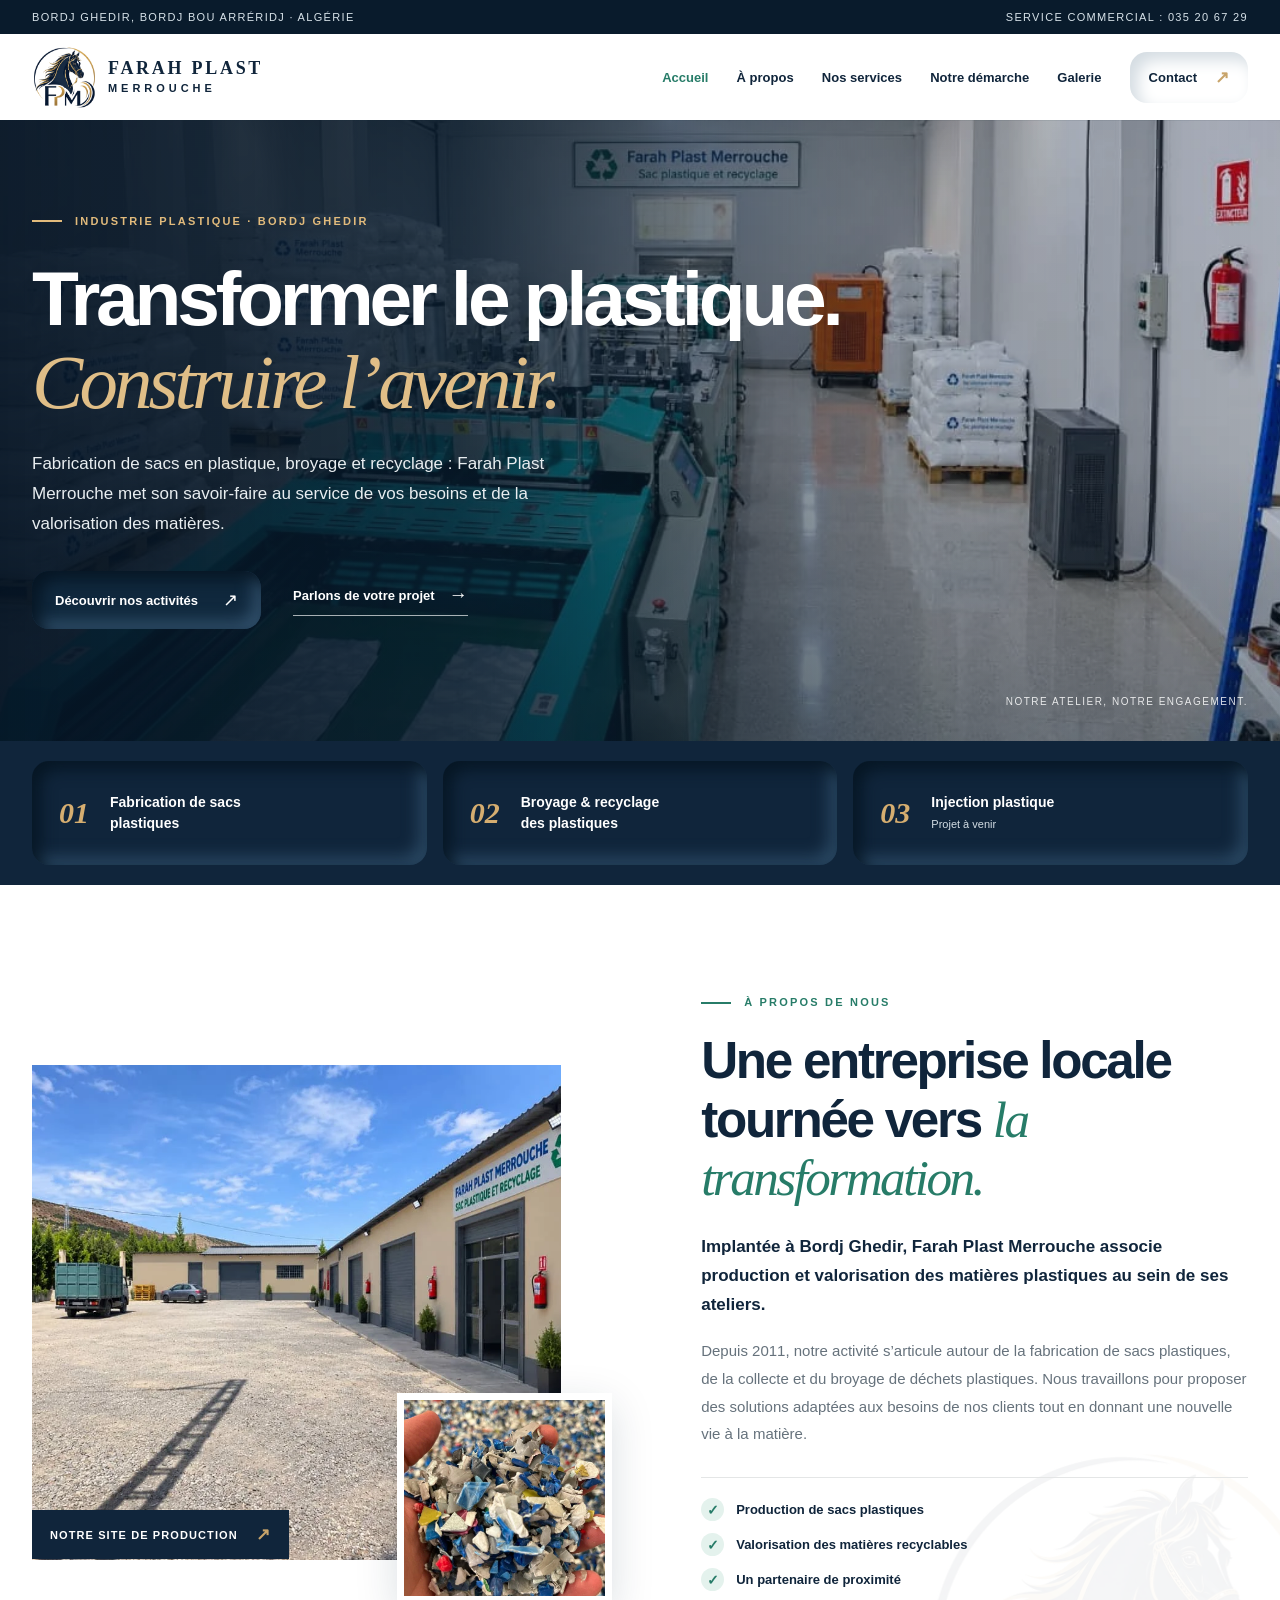
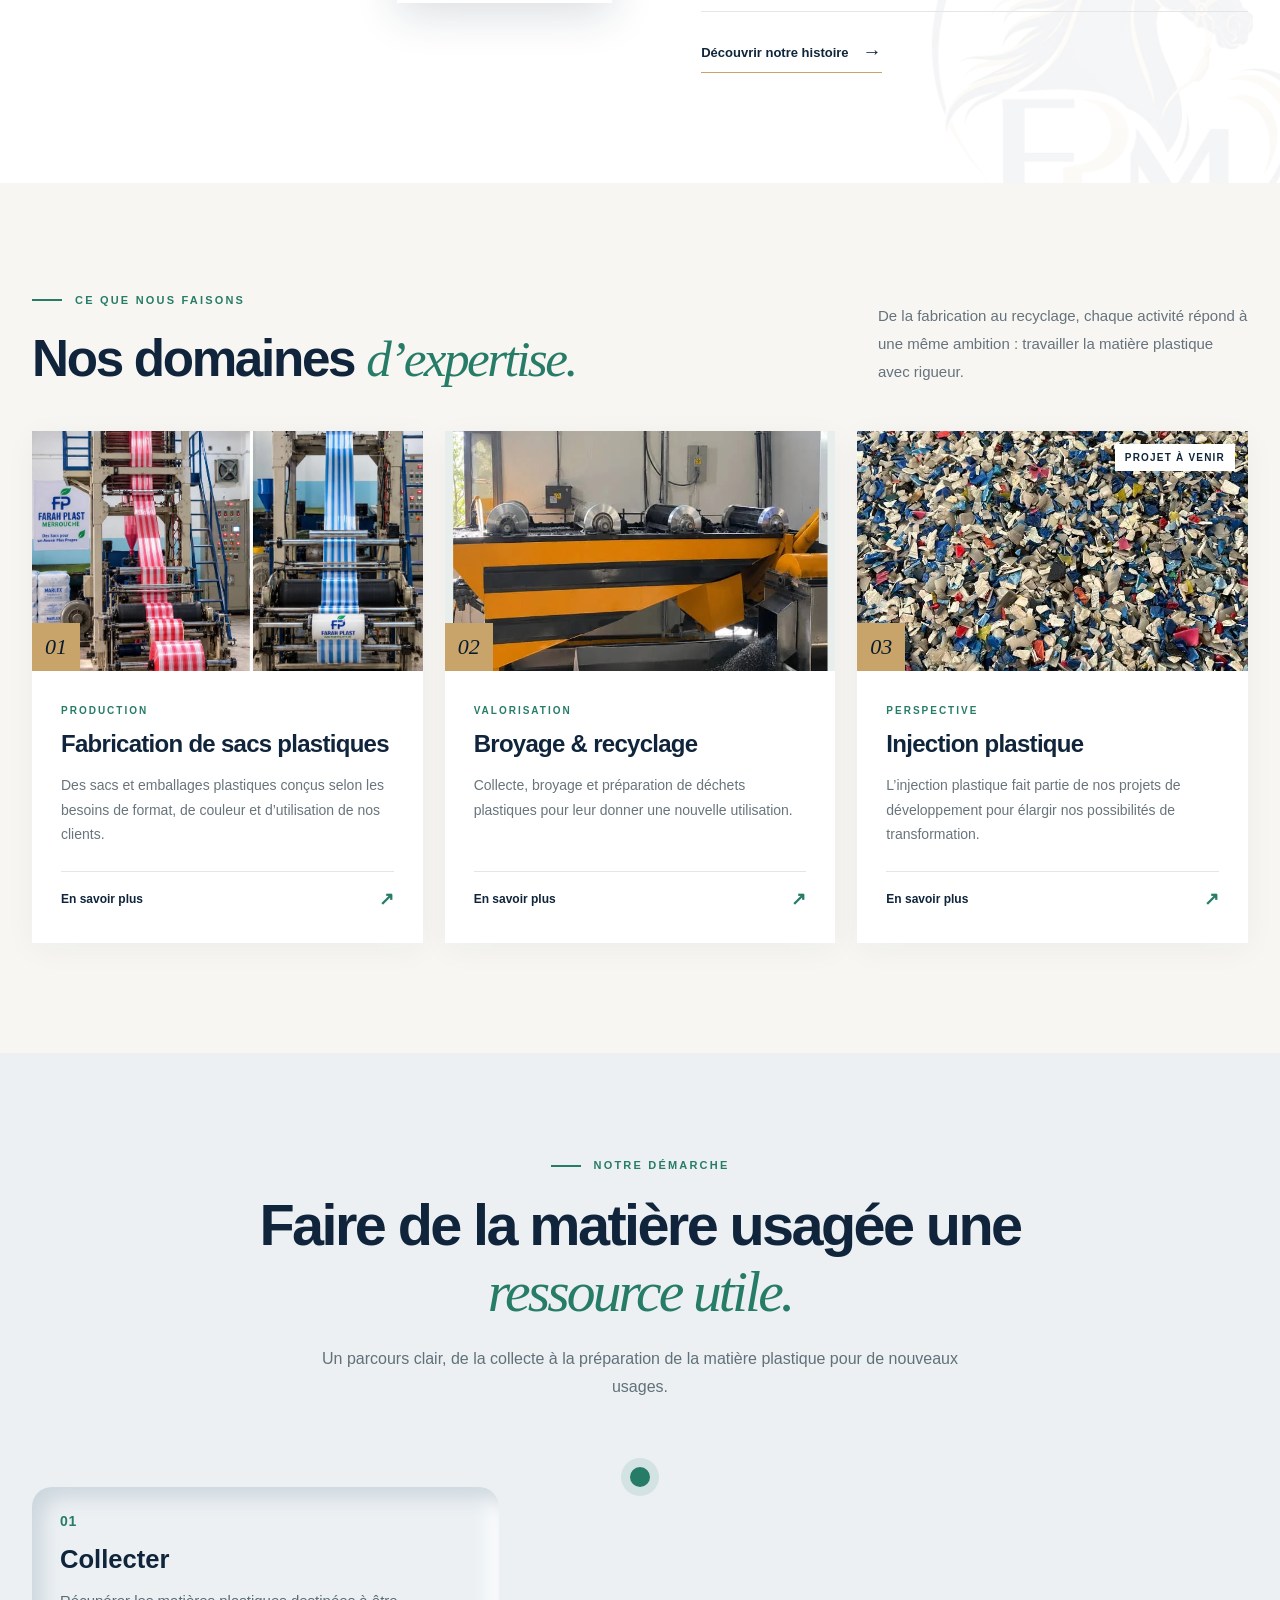
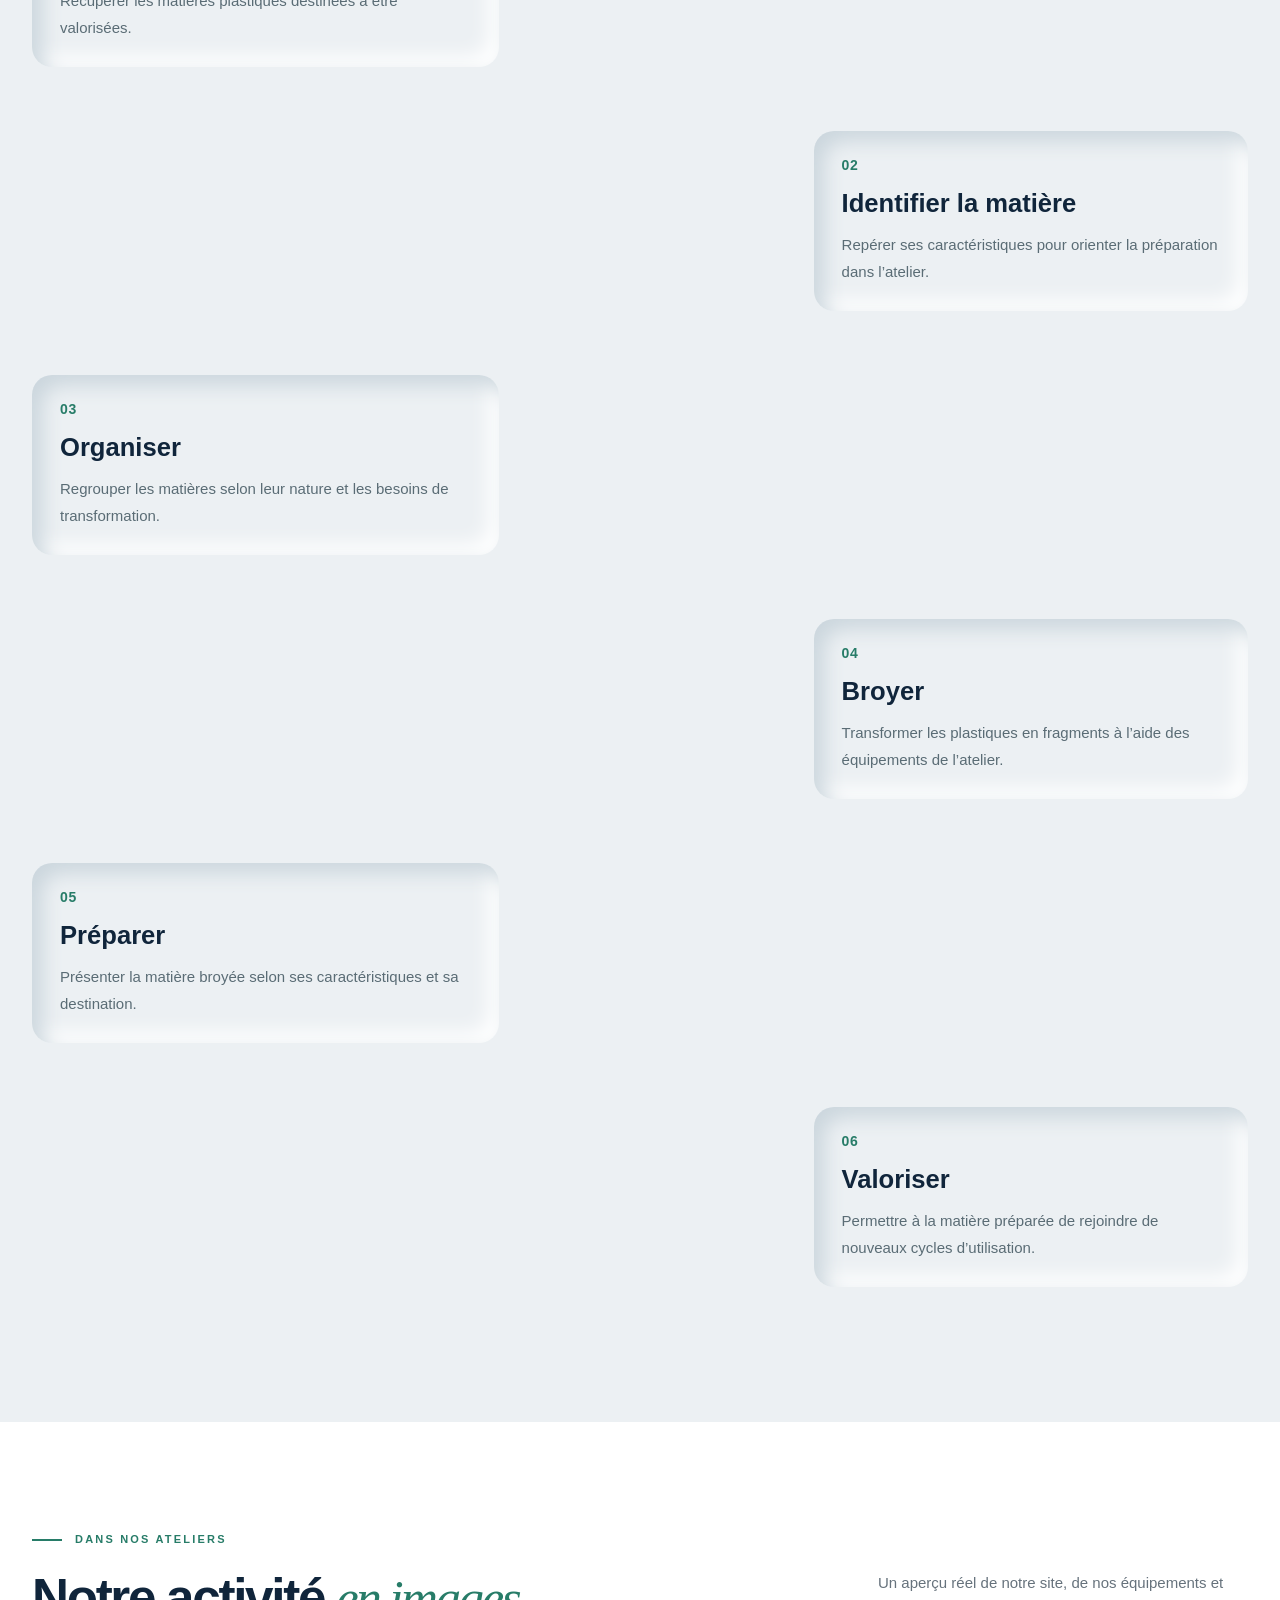
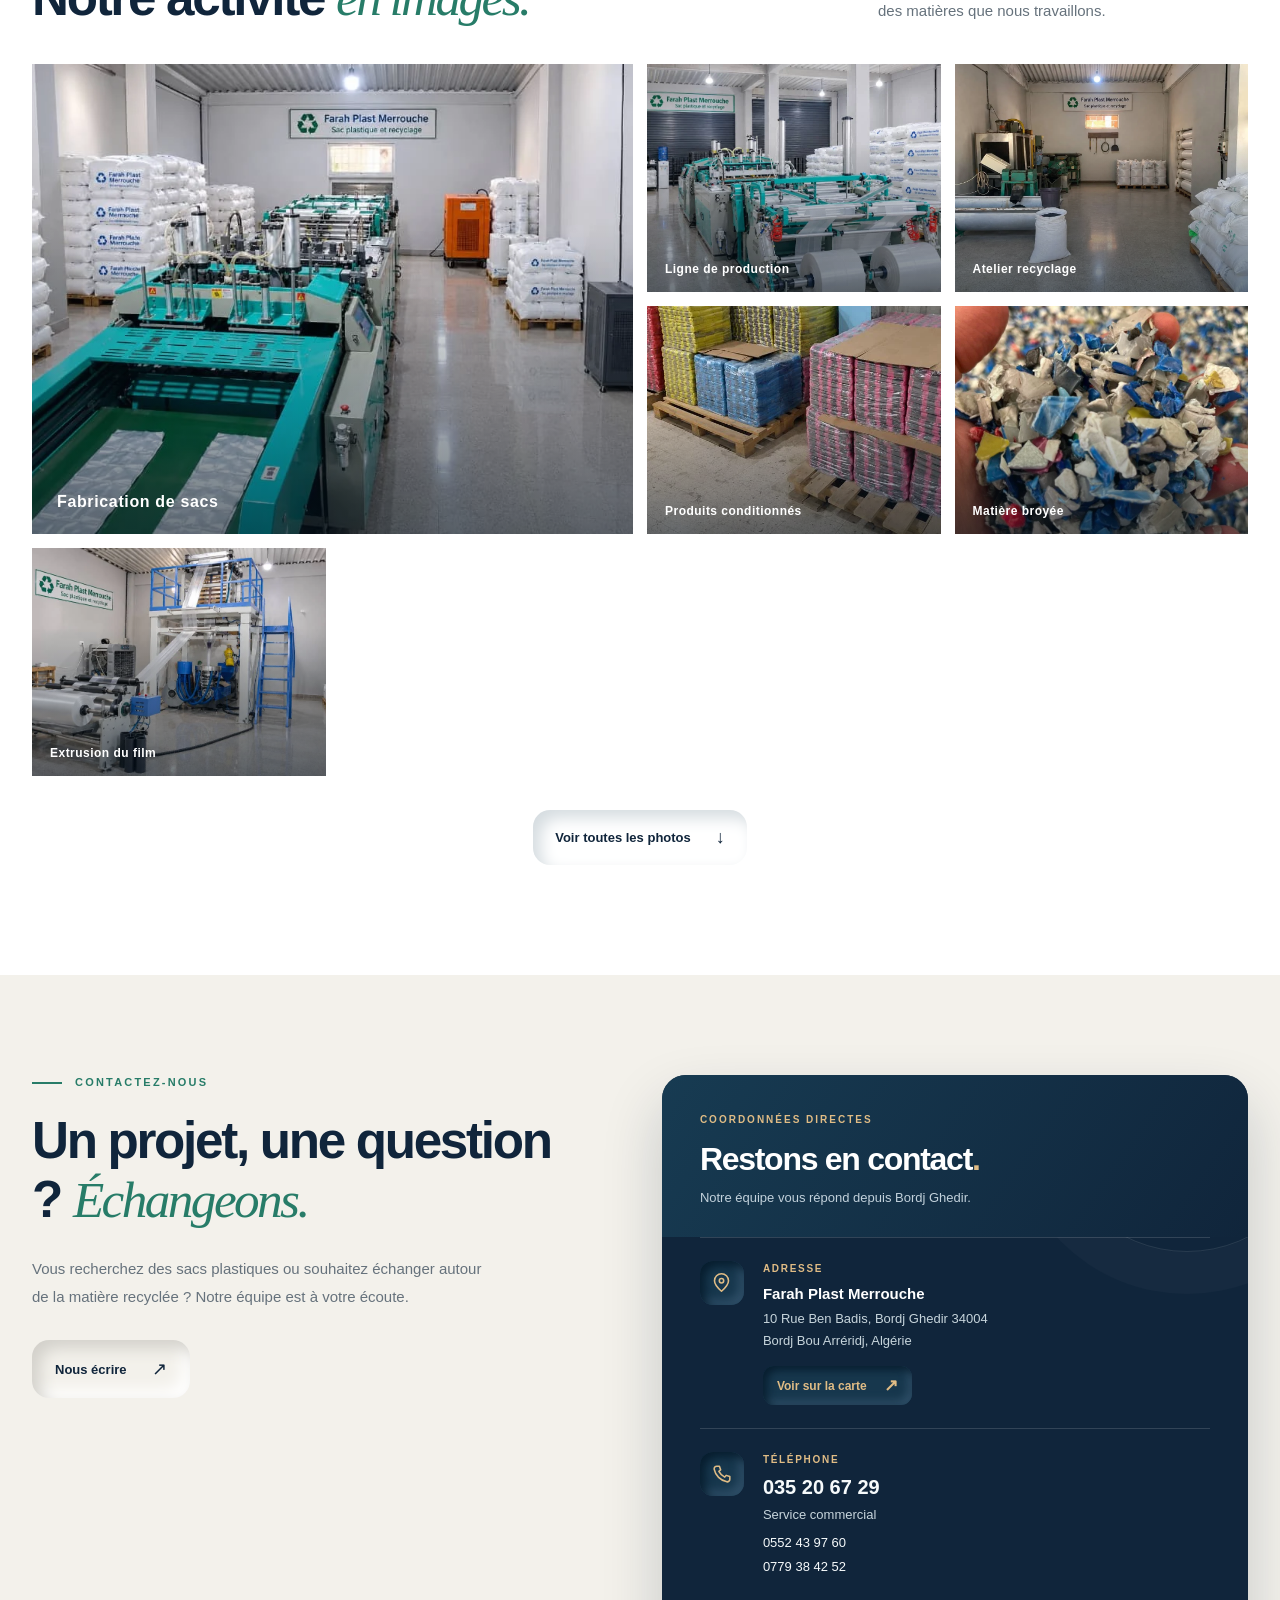
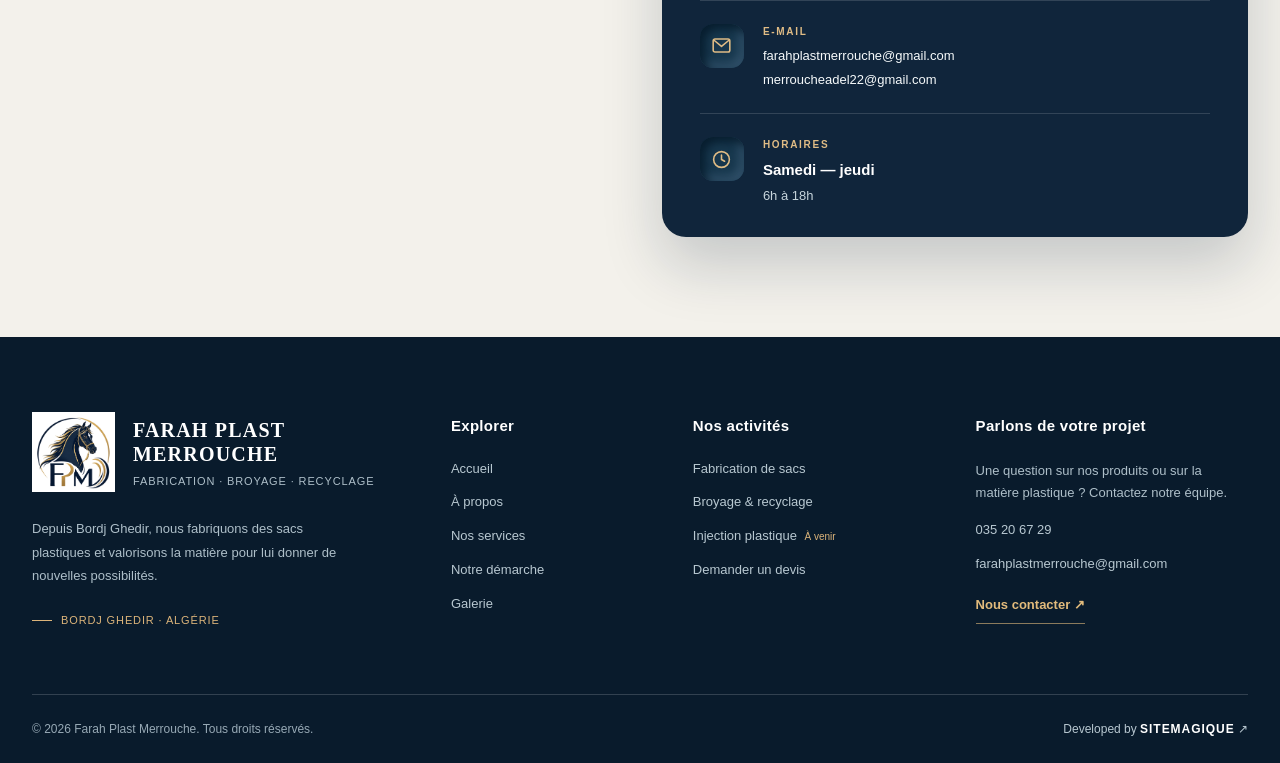
==== commit 4903fc98: "Redesign home contact details card" ====
--- a/index.html
+++ b/index.html
@@ -8,7 +8,7 @@
     <title>Farah Plast Merrouche — Fabrication & recyclage plastique</title>
     <link rel="icon" type="image/png" href="assets/logo-mark.png" />
     <link rel="preload" as="image" href="assets/ligne-sacs.webp" />
-    <link rel="stylesheet" href="styles.css?v=3" />
+    <link rel="stylesheet" href="styles.css?v=4" />
   </head>
   <body>
     <a class="skip-link" href="#contenu">Aller au contenu</a>
@@ -167,12 +167,15 @@
             <p>Vous recherchez des sacs plastiques ou souhaitez échanger autour de la matière recyclée ? Notre équipe est à votre écoute.</p>
             <a class="button button-dark" href="contact.html">Nous écrire <span aria-hidden="true">↗</span></a>
           </div>
-          <div class="contact-panel">
-            <div class="contact-row"><span class="contact-label">ADRESSE</span><div><strong>Farah Plast Merrouche</strong><p>10 Rue Ben Badis, Bordj Ghedir 34004<br />Bordj Bou Arréridj, Algérie</p><a href="https://www.google.com/maps/search/?api=1&query=Farah+Plast+Merrouche+Bordj+Ghedir" target="_blank" rel="noopener noreferrer">Voir sur la carte ↗</a></div></div>
-            <div class="contact-row"><span class="contact-label">TÉLÉPHONE</span><div><a class="contact-primary" href="tel:+21335206729">035 20 67 29</a><p>Service commercial</p><a href="tel:+213552439760">0552 43 97 60</a><br /><a href="tel:+213779384252">0779 38 42 52</a></div></div>
-            <div class="contact-row"><span class="contact-label">E-MAIL</span><div><a href="mailto:farahplastmerrouche@gmail.com">farahplastmerrouche@gmail.com</a><br /><a href="mailto:merroucheadel22@gmail.com">merroucheadel22@gmail.com</a></div></div>
-            <div class="contact-row"><span class="contact-label">HORAIRES</span><div>Samedi — jeudi · 6h à 18h</div></div>
-          </div>
+          <aside class="contact-home-card" aria-label="Coordonnées de Farah Plast Merrouche">
+            <div class="contact-home-head"><span>COORDONNÉES DIRECTES</span><h3>Restons en contact<span aria-hidden="true">.</span></h3><p>Notre équipe vous répond depuis Bordj Ghedir.</p></div>
+            <div class="contact-home-facts">
+              <div class="contact-home-fact"><div class="contact-icon"><svg viewBox="0 0 24 24" fill="none" stroke="currentColor" stroke-width="1.8" stroke-linecap="round" stroke-linejoin="round" aria-hidden="true"><path d="M20 10c0 5-8 12-8 12S4 15 4 10a8 8 0 1 1 16 0Z"/><circle cx="12" cy="10" r="2.5"/></svg></div><div><span class="contact-home-label">ADRESSE</span><strong>Farah Plast Merrouche</strong><p>10 Rue Ben Badis, Bordj Ghedir 34004<br />Bordj Bou Arréridj, Algérie</p><a class="contact-home-map" href="https://www.google.com/maps/search/?api=1&amp;query=Farah+Plast+Merrouche+Bordj+Ghedir" target="_blank" rel="noopener noreferrer">Voir sur la carte <span aria-hidden="true">↗</span></a></div></div>
+              <div class="contact-home-fact"><div class="contact-icon"><svg viewBox="0 0 24 24" fill="none" stroke="currentColor" stroke-width="1.8" stroke-linecap="round" stroke-linejoin="round" aria-hidden="true"><path d="M6.6 2.5h3l1.4 4.2-2 1.6a16 16 0 0 0 6.7 6.7l1.6-2 4.2 1.4v3a3 3 0 0 1-3.3 3A18.5 18.5 0 0 1 3.6 5.8a3 3 0 0 1 3-3.3Z"/></svg></div><div><span class="contact-home-label">TÉLÉPHONE</span><a class="contact-home-primary" href="tel:+21335206729">035 20 67 29</a><p>Service commercial</p><div class="contact-home-secondary"><a href="tel:+213552439760">0552 43 97 60</a><a href="tel:+213779384252">0779 38 42 52</a></div></div></div>
+              <div class="contact-home-fact"><div class="contact-icon"><svg viewBox="0 0 24 24" fill="none" stroke="currentColor" stroke-width="1.8" stroke-linecap="round" stroke-linejoin="round" aria-hidden="true"><rect x="2.5" y="4.5" width="19" height="15" rx="2"/><path d="m3.5 6 8.5 7 8.5-7"/></svg></div><div><span class="contact-home-label">E-MAIL</span><div class="contact-home-secondary"><a href="mailto:farahplastmerrouche@gmail.com">farahplastmerrouche@gmail.com</a><a href="mailto:merroucheadel22@gmail.com">merroucheadel22@gmail.com</a></div></div></div>
+              <div class="contact-home-fact"><div class="contact-icon"><svg viewBox="0 0 24 24" fill="none" stroke="currentColor" stroke-width="1.8" stroke-linecap="round" stroke-linejoin="round" aria-hidden="true"><circle cx="12" cy="12" r="9"/><path d="M12 7v5l3.5 2"/></svg></div><div><span class="contact-home-label">HORAIRES</span><strong>Samedi — jeudi</strong><p>6h à 18h</p></div></div>
+            </div>
+          </aside>
         </div>
       </section>
     </main>
--- a/styles.css
+++ b/styles.css
@@ -126,15 +126,27 @@
 .contact-grid{display:grid;grid-template-columns:minmax(0,.9fr) minmax(0,1fr);gap:clamp(55px,8vw,120px);align-items:start}
 .contact-intro h2{max-width:530px}
 .contact-intro p{max-width:470px;margin-bottom:30px}
-.contact-panel{background:#fff;padding:11px 35px;box-shadow:0 20px 50px rgba(16,37,59,.07)}
-.contact-row{display:grid;grid-template-columns:115px 1fr;gap:20px;padding:27px 0;border-bottom:1px solid var(--line);font-size:14px;line-height:1.7}
-.contact-row:last-child{border-bottom:0}
-.contact-label{font-size:10px;color:var(--green);letter-spacing:.16em;font-weight:800;padding-top:5px}
-.contact-row strong{color:var(--navy)}
-.contact-row p{margin:2px 0 4px;color:#647079;font-size:13px}
-.contact-row a{color:var(--navy);text-decoration:underline;text-decoration-color:#b9c7ca;text-underline-offset:3px;overflow-wrap:anywhere}
-.contact-row a:hover{color:var(--green)}
-.contact-row .contact-primary{font-size:20px;font-weight:800;text-decoration:none}
+.contact-home-card{position:relative;overflow:hidden;border-radius:24px;background:var(--navy);color:#fff;box-shadow:0 28px 60px rgba(16,37,59,.2)}
+.contact-home-card::before{content:"";position:absolute;top:-95px;right:-75px;width:270px;height:270px;border-radius:50%;border:1px solid rgba(255,255,255,.1);box-shadow:0 0 0 42px rgba(255,255,255,.025);pointer-events:none}
+.contact-home-head{position:relative;padding:34px 38px 28px;background:linear-gradient(125deg,#173b52,var(--navy))}
+.contact-home-head>span{color:#e0bc85;font-size:10px;font-weight:800;letter-spacing:.2em}
+.contact-home-head h3{color:#fff;font-size:clamp(27px,2.5vw,34px);letter-spacing:-.04em;line-height:1.2;margin:13px 0 9px}
+.contact-home-head h3 span{color:#e0bc85}
+.contact-home-head p{color:#c2d1db;font-size:13px;line-height:1.6;margin:0}
+.contact-home-facts{position:relative;padding:0 38px 8px}
+.contact-home-fact{display:grid;grid-template-columns:46px minmax(0,1fr);gap:17px;padding:23px 0;border-top:1px solid rgba(255,255,255,.14)}
+.contact-home-fact>div:last-child{min-width:0}
+.contact-home-label{display:block;color:#e0bc85;font-size:10px;font-weight:800;letter-spacing:.17em;margin:2px 0 9px}
+.contact-home-fact strong{display:block;color:#fff;font-size:15px;line-height:1.45}
+.contact-home-fact p{margin:4px 0 0;color:#c7d5dc;font-size:13px;line-height:1.65}
+.contact-home-fact a{color:#f6fafb;text-decoration:none;overflow-wrap:anywhere}
+.contact-home-fact a:hover{color:#e0bc85}
+.contact-home-map{display:inline-flex;align-items:center;justify-content:space-between;gap:17px;margin-top:15px;padding:11px 14px;border-radius:11px;background:#17374d;color:#e0bc85!important;font-size:12px;font-weight:800;box-shadow:inset 4px 4px 8px #071d2e,inset -4px -4px 8px #305069}
+.contact-home-map:hover{color:#fff!important}
+.contact-home-map span{font-size:17px;line-height:1}
+.contact-home-primary{display:inline-block;font-size:20px;font-weight:800;line-height:1.3}
+.contact-home-secondary{display:flex;flex-direction:column;align-items:flex-start;gap:4px;margin-top:7px;font-size:13px;line-height:1.55}
+@media(max-width:620px){.contact-home-head{padding:29px 25px 24px}.contact-home-facts{padding:0 25px 5px}.contact-home-fact{gap:13px;padding:21px 0}.contact-home-fact .contact-icon{width:42px;height:42px}.contact-home-primary{font-size:19px}}
 .footer{background:var(--navy-deep);color:#d7e1e8}
 .footer-main{display:flex;align-items:center;justify-content:space-between;gap:36px;padding:55px 0;border-bottom:1px solid rgba(255,255,255,.17)}
 .footer-brand{display:flex;align-items:center;gap:18px}
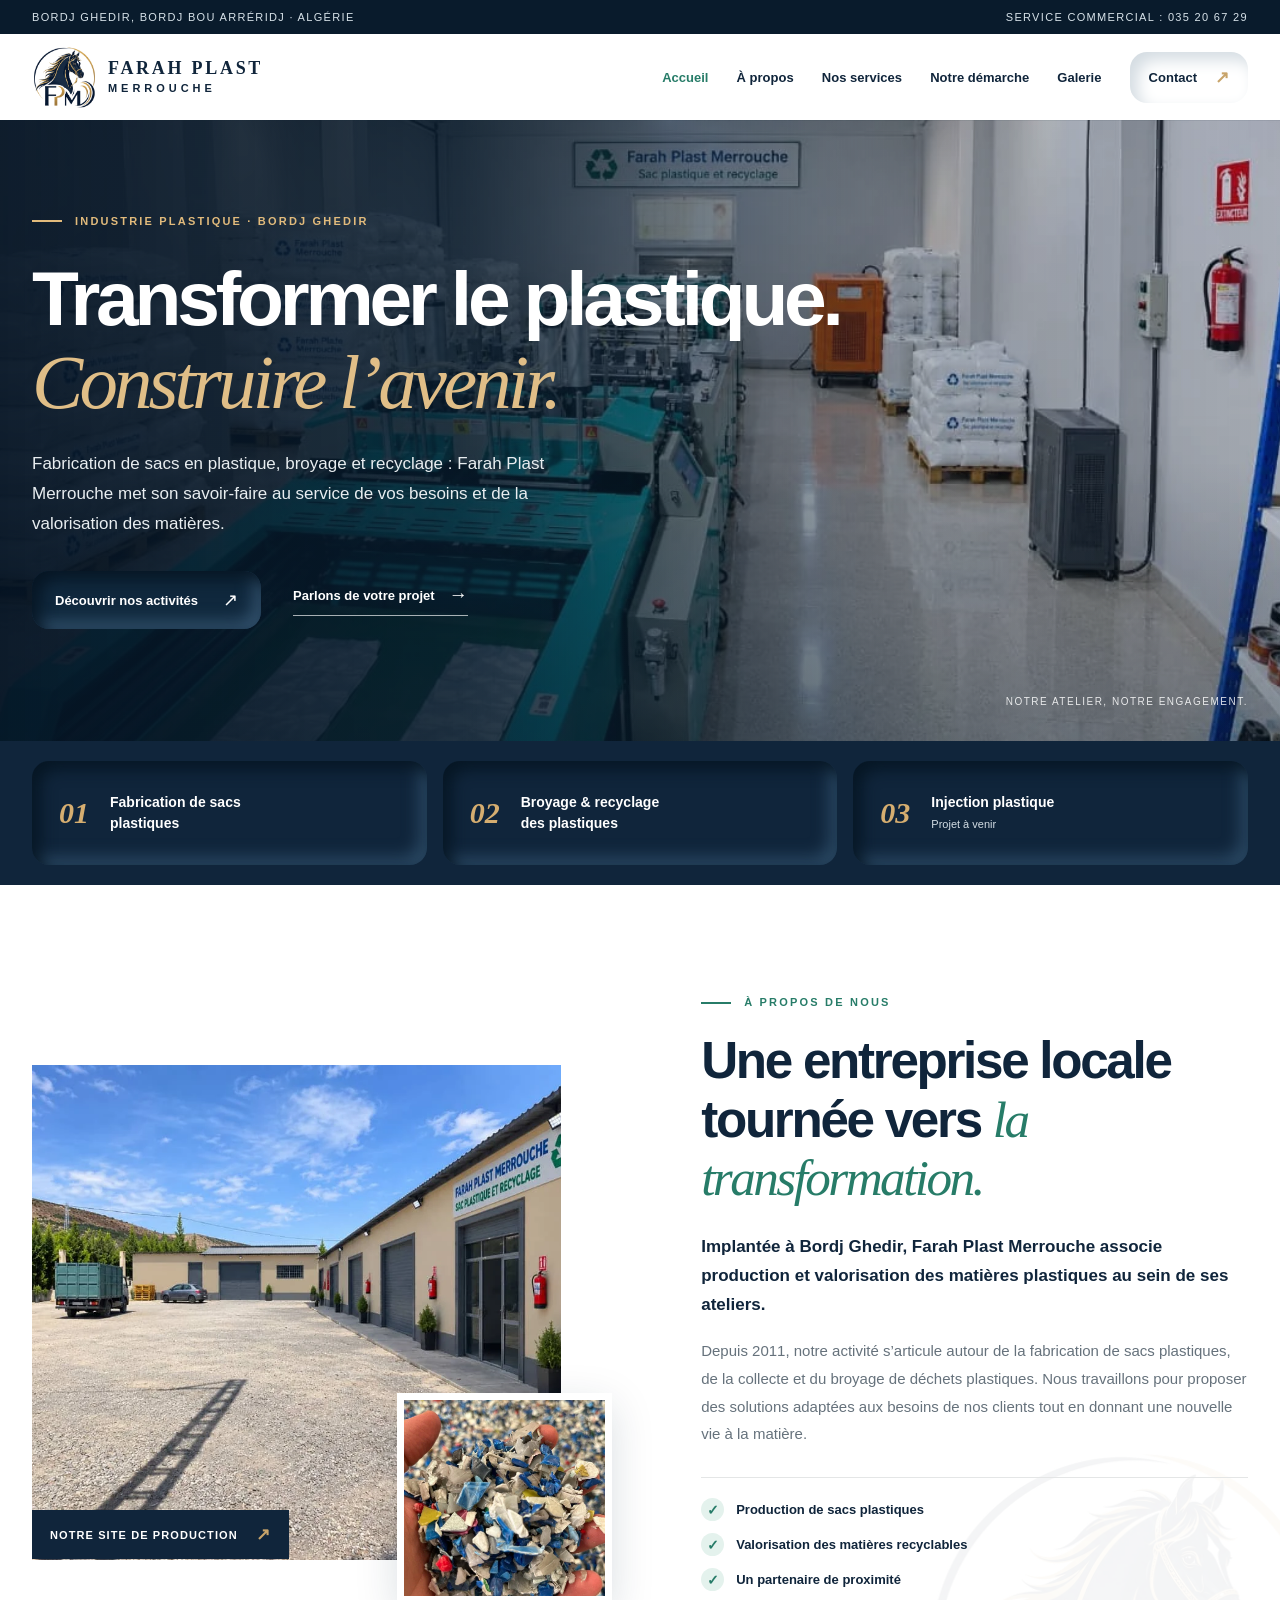
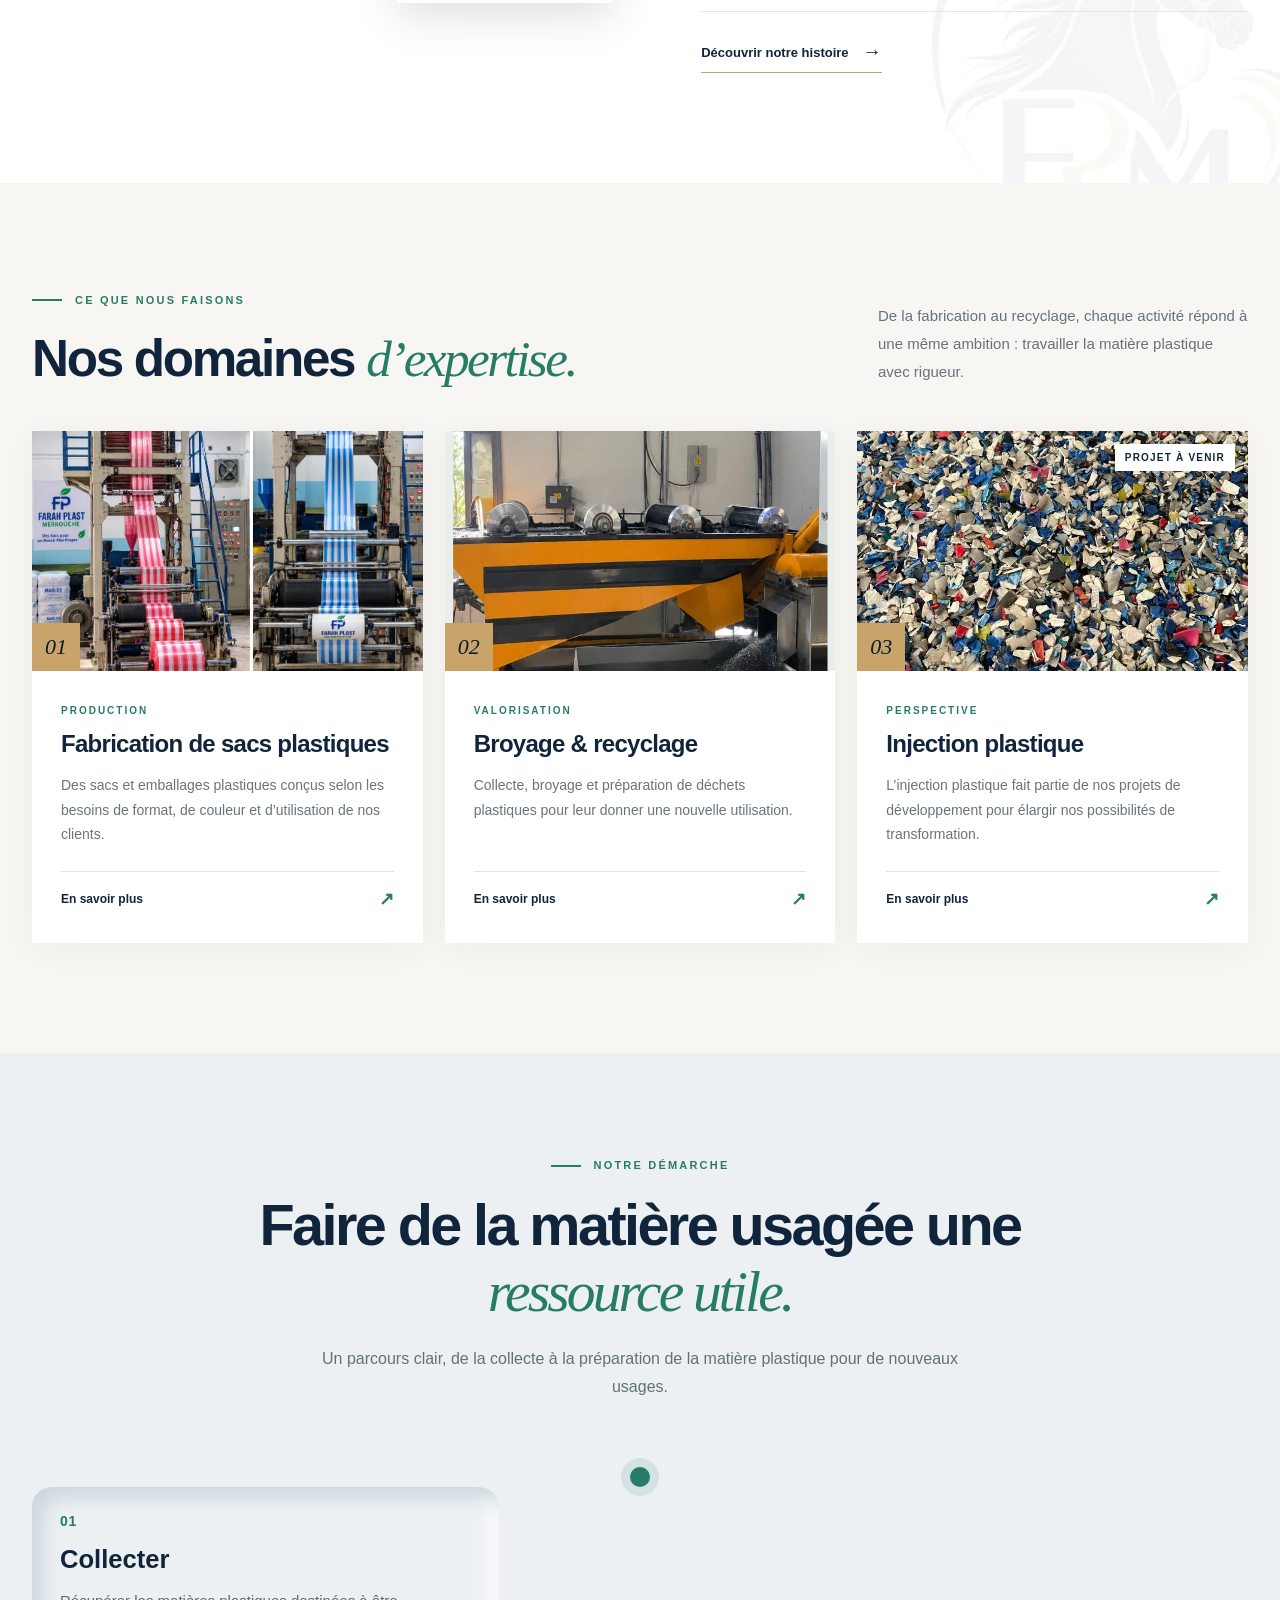
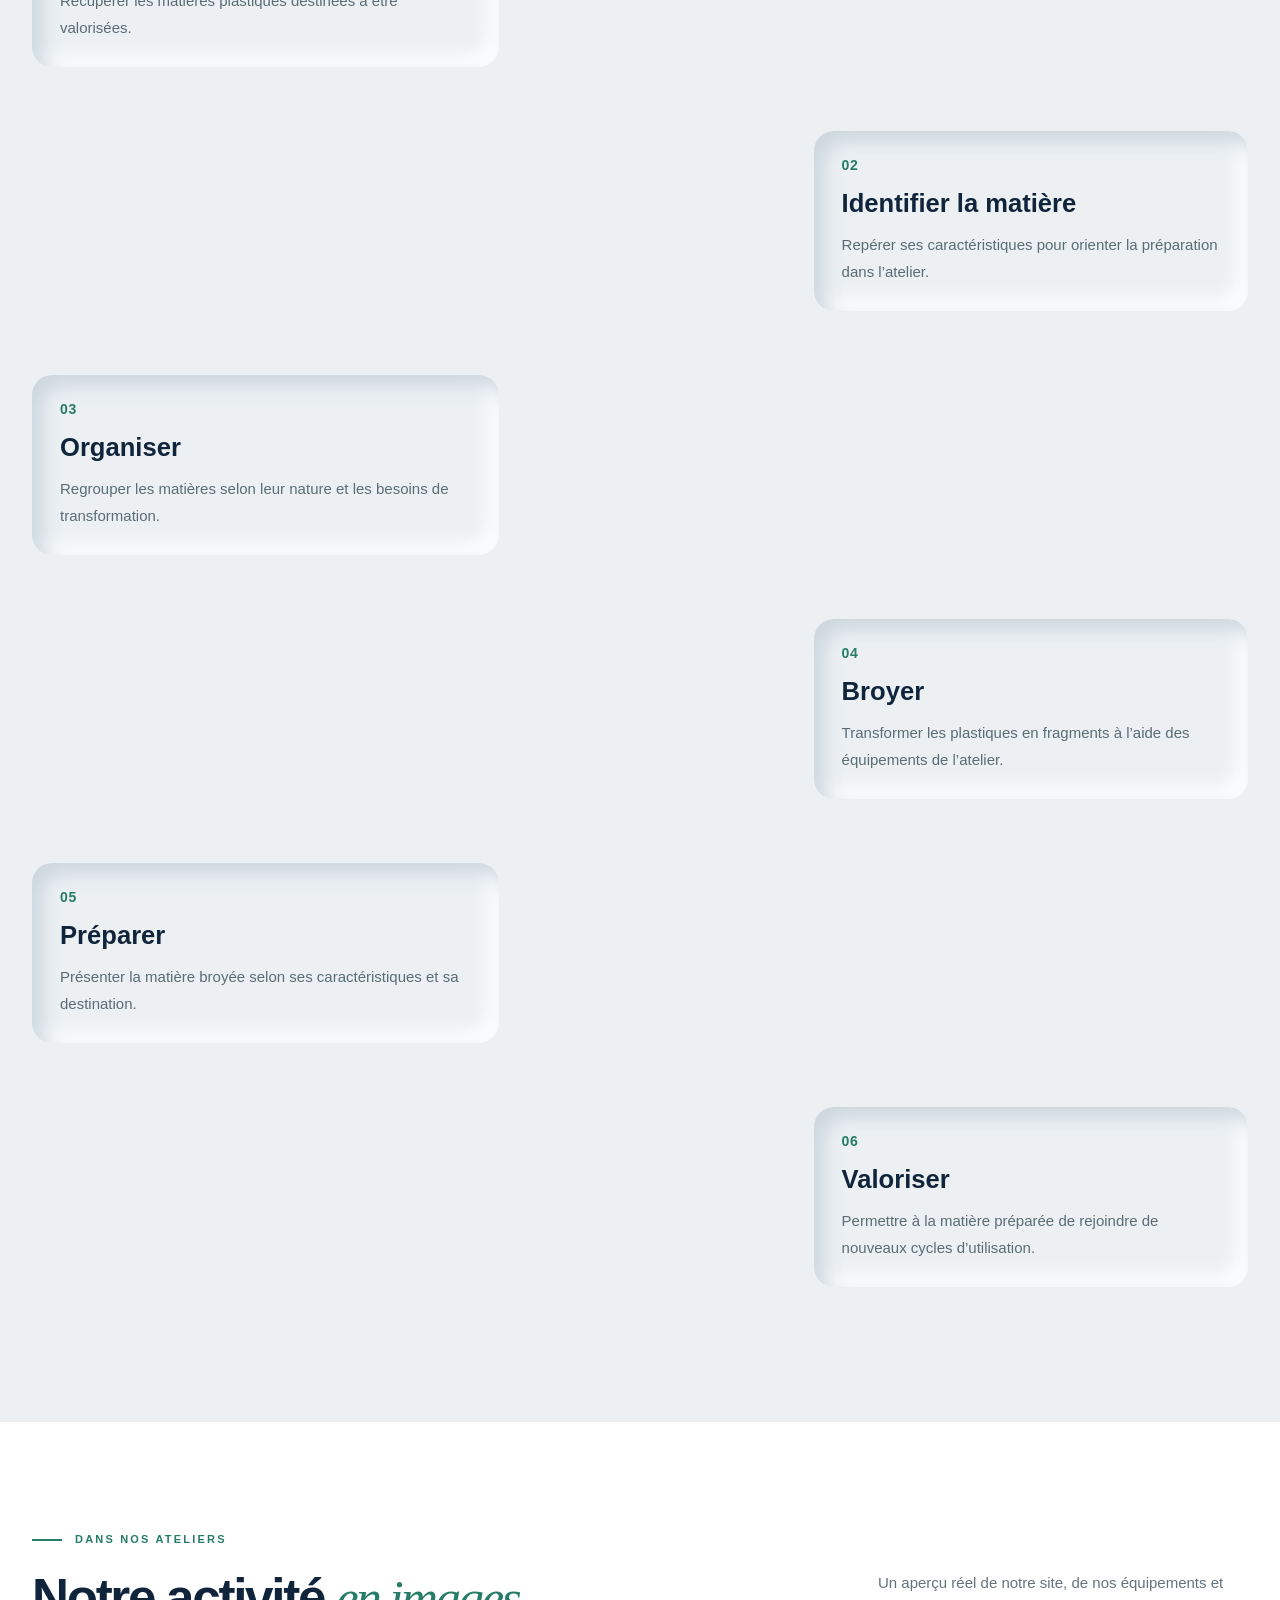
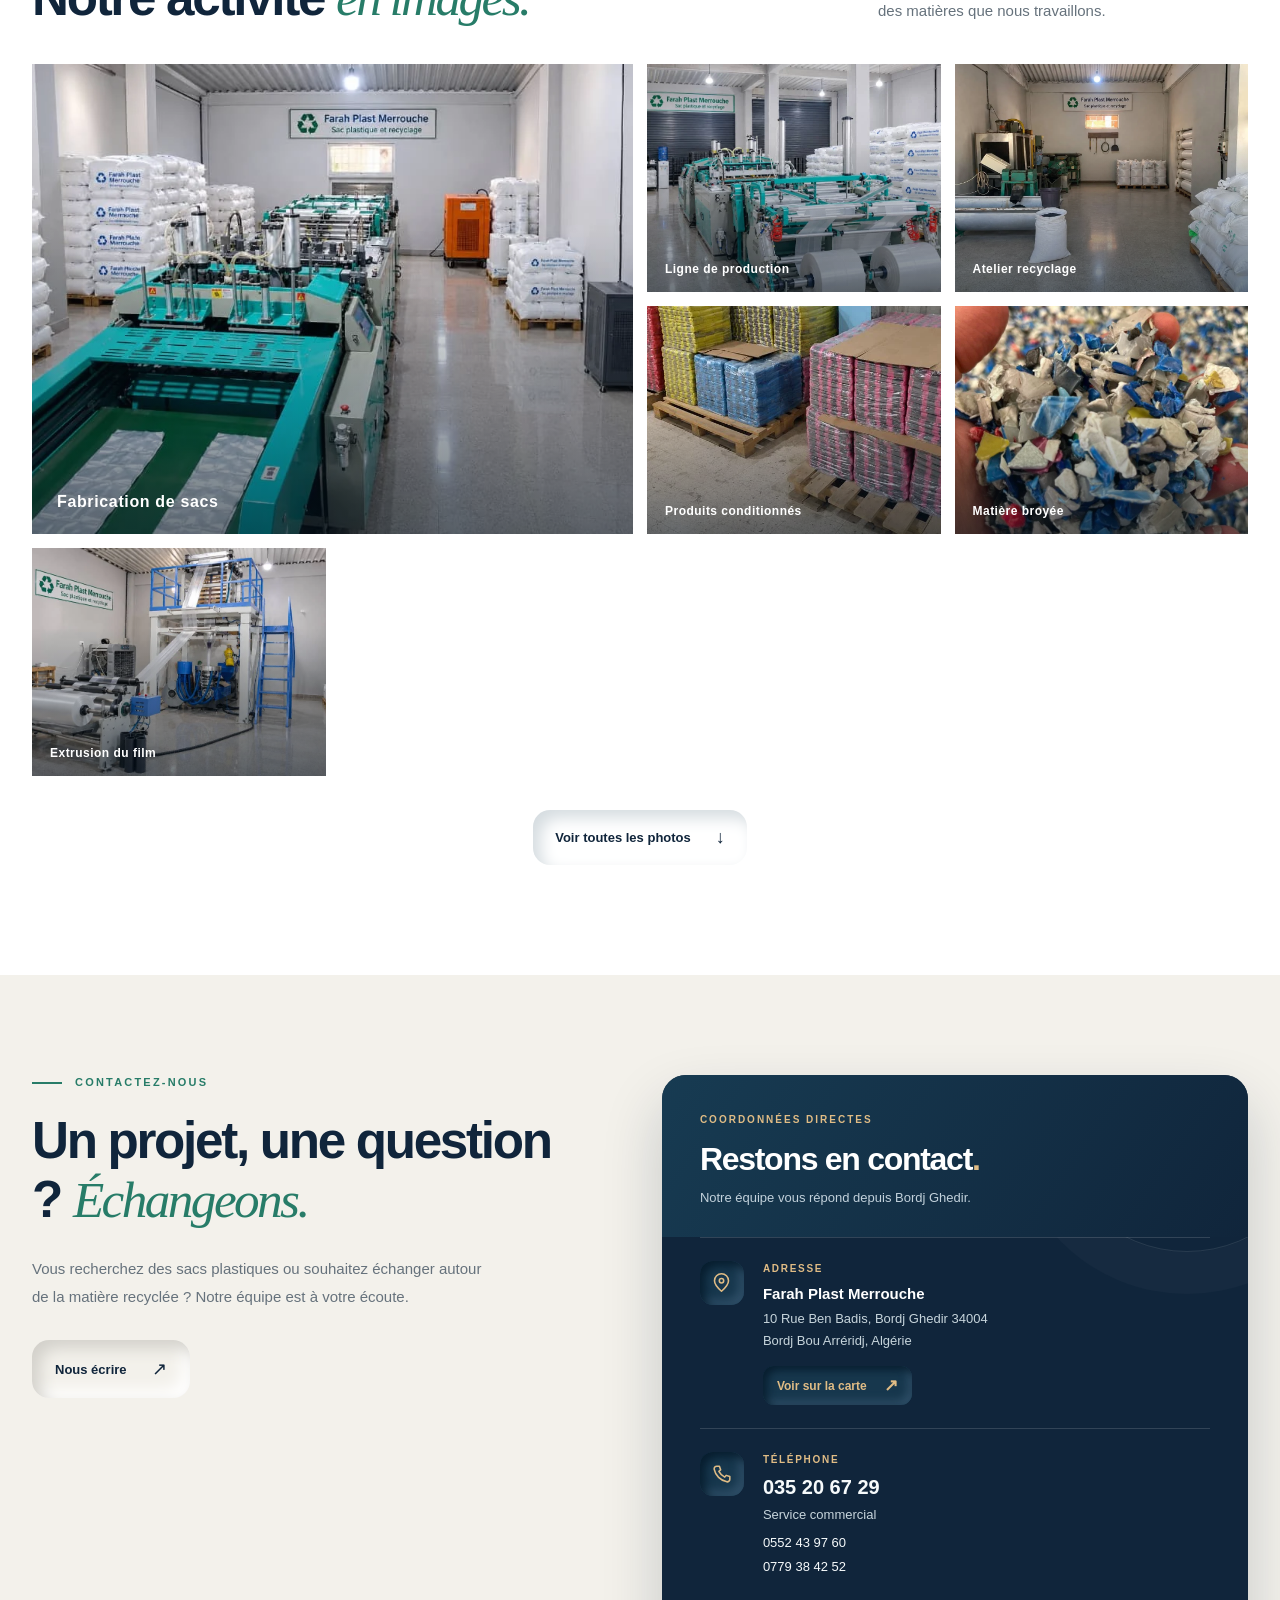
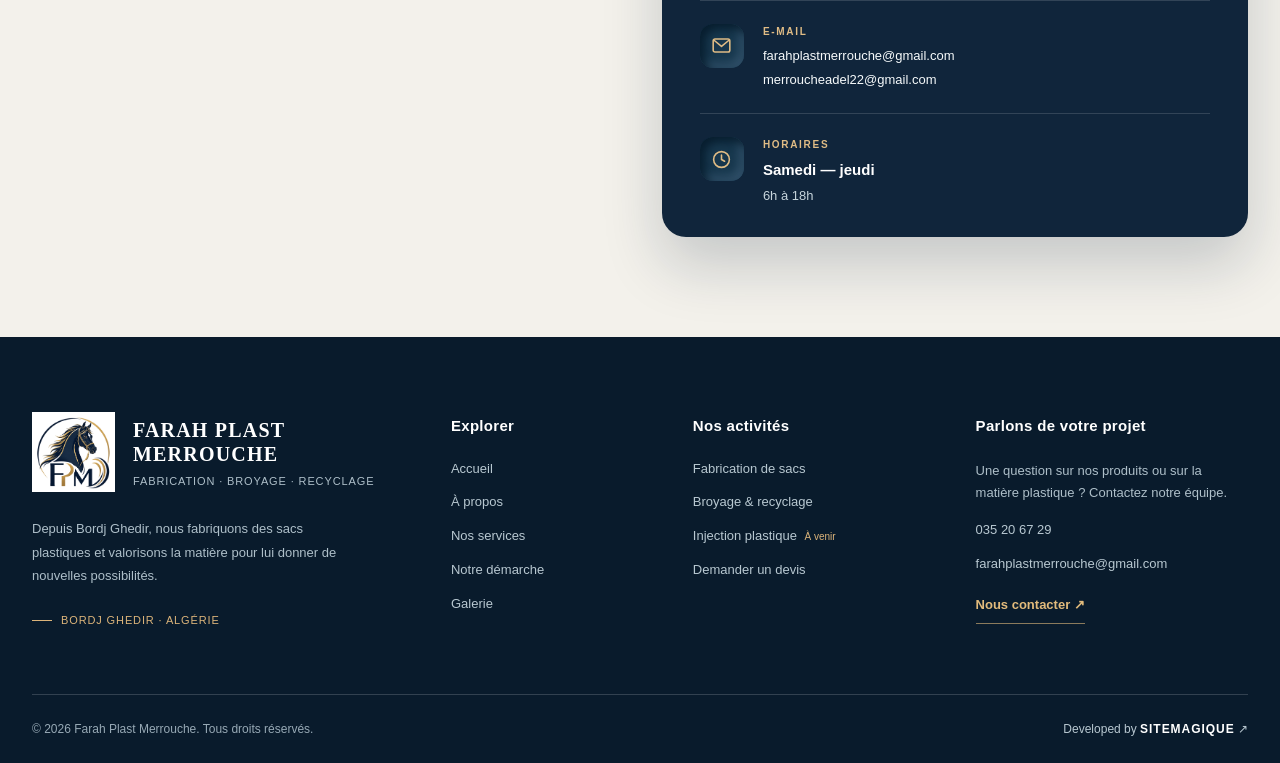
==== commit c599b181: "Keep home contact introduction visible while details scroll" ====
--- a/index.html
+++ b/index.html
@@ -8,7 +8,7 @@
     <title>Farah Plast Merrouche — Fabrication & recyclage plastique</title>
     <link rel="icon" type="image/png" href="assets/logo-mark.png" />
     <link rel="preload" as="image" href="assets/ligne-sacs.webp" />
-    <link rel="stylesheet" href="styles.css?v=4" />
+    <link rel="stylesheet" href="styles.css?v=5" />
   </head>
   <body>
     <a class="skip-link" href="#contenu">Aller au contenu</a>
--- a/styles.css
+++ b/styles.css
@@ -124,6 +124,7 @@
 .gallery-more span{font-size:18px}
 .contact{background:#f3f1eb;padding:100px 0}
 .contact-grid{display:grid;grid-template-columns:minmax(0,.9fr) minmax(0,1fr);gap:clamp(55px,8vw,120px);align-items:start}
+.contact-intro{position:sticky;top:120px;align-self:start}
 .contact-intro h2{max-width:530px}
 .contact-intro p{max-width:470px;margin-bottom:30px}
 .contact-home-card{position:relative;overflow:hidden;border-radius:24px;background:var(--navy);color:#fff;box-shadow:0 28px 60px rgba(16,37,59,.2)}
@@ -146,6 +147,7 @@
 .contact-home-map span{font-size:17px;line-height:1}
 .contact-home-primary{display:inline-block;font-size:20px;font-weight:800;line-height:1.3}
 .contact-home-secondary{display:flex;flex-direction:column;align-items:flex-start;gap:4px;margin-top:7px;font-size:13px;line-height:1.55}
+@media(max-width:850px){.contact-intro{position:static}}
 @media(max-width:620px){.contact-home-head{padding:29px 25px 24px}.contact-home-facts{padding:0 25px 5px}.contact-home-fact{gap:13px;padding:21px 0}.contact-home-fact .contact-icon{width:42px;height:42px}.contact-home-primary{font-size:19px}}
 .footer{background:var(--navy-deep);color:#d7e1e8}
 .footer-main{display:flex;align-items:center;justify-content:space-between;gap:36px;padding:55px 0;border-bottom:1px solid rgba(255,255,255,.17)}
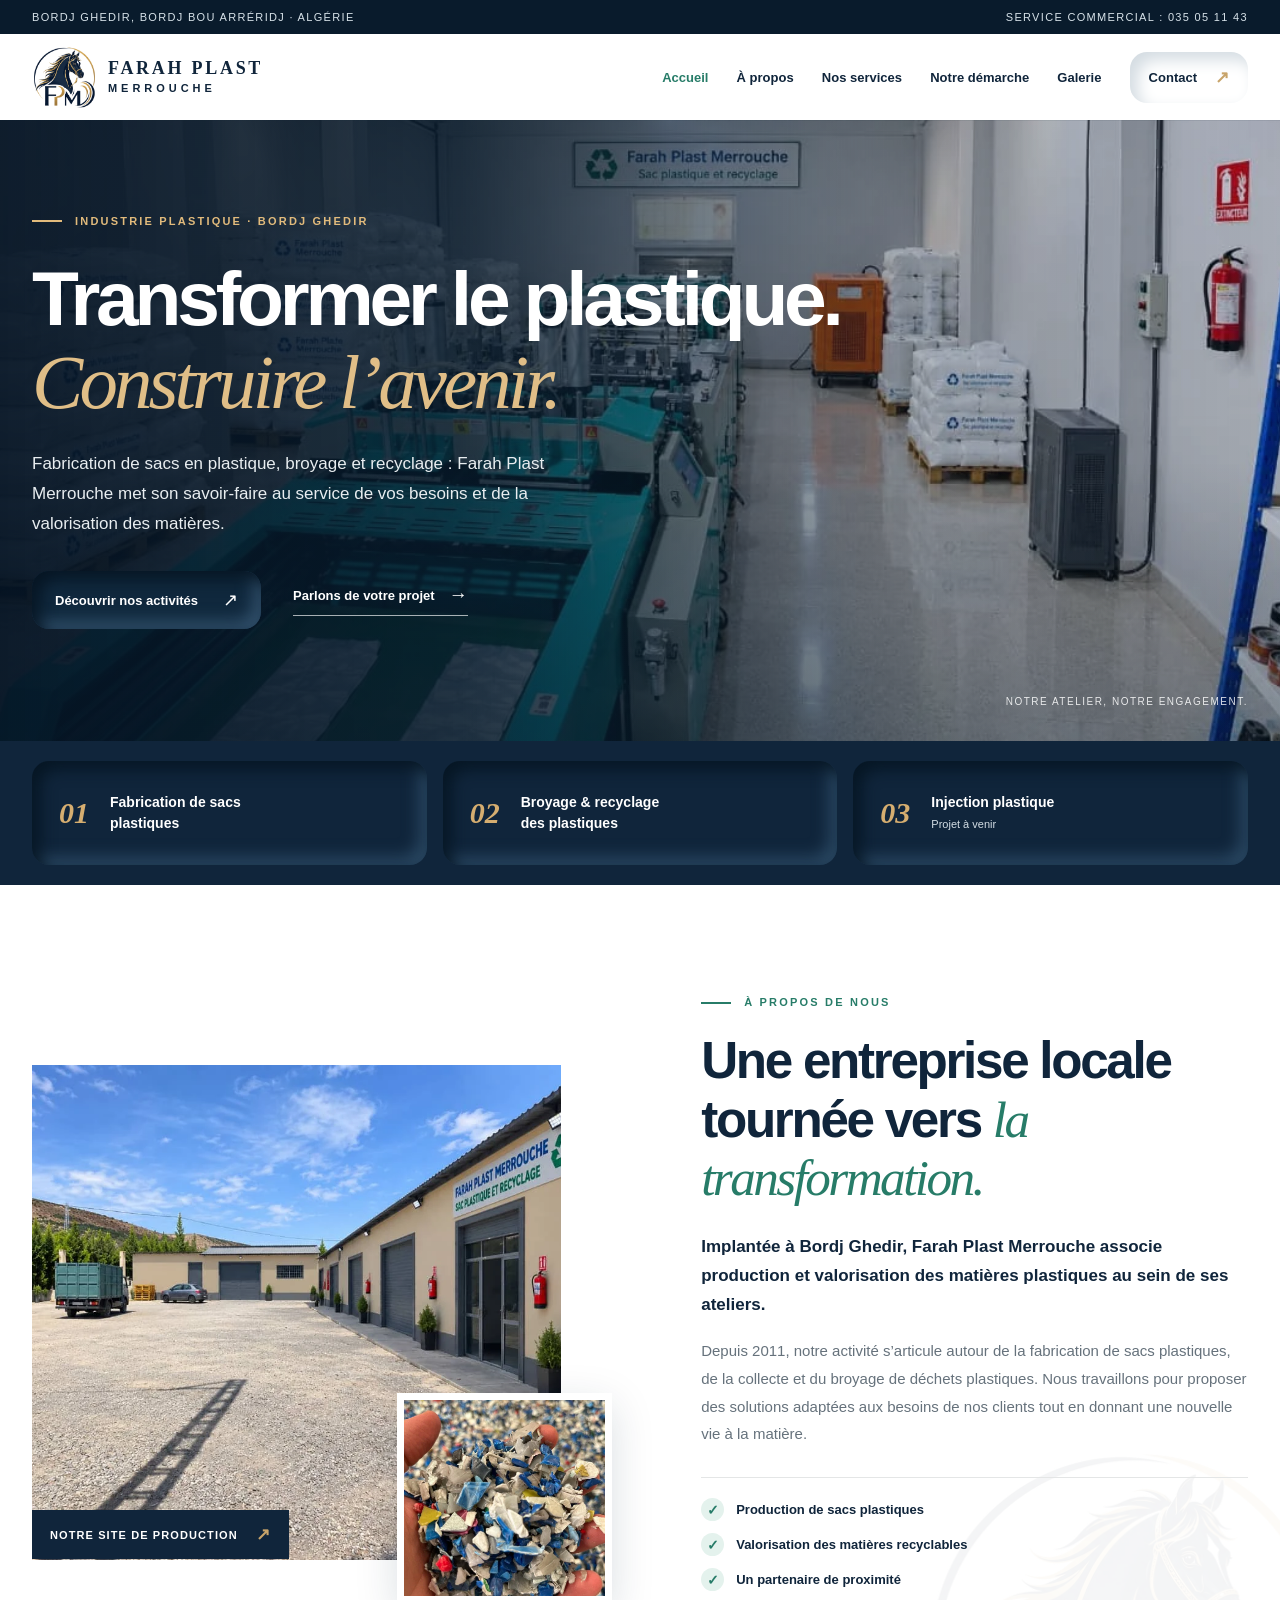
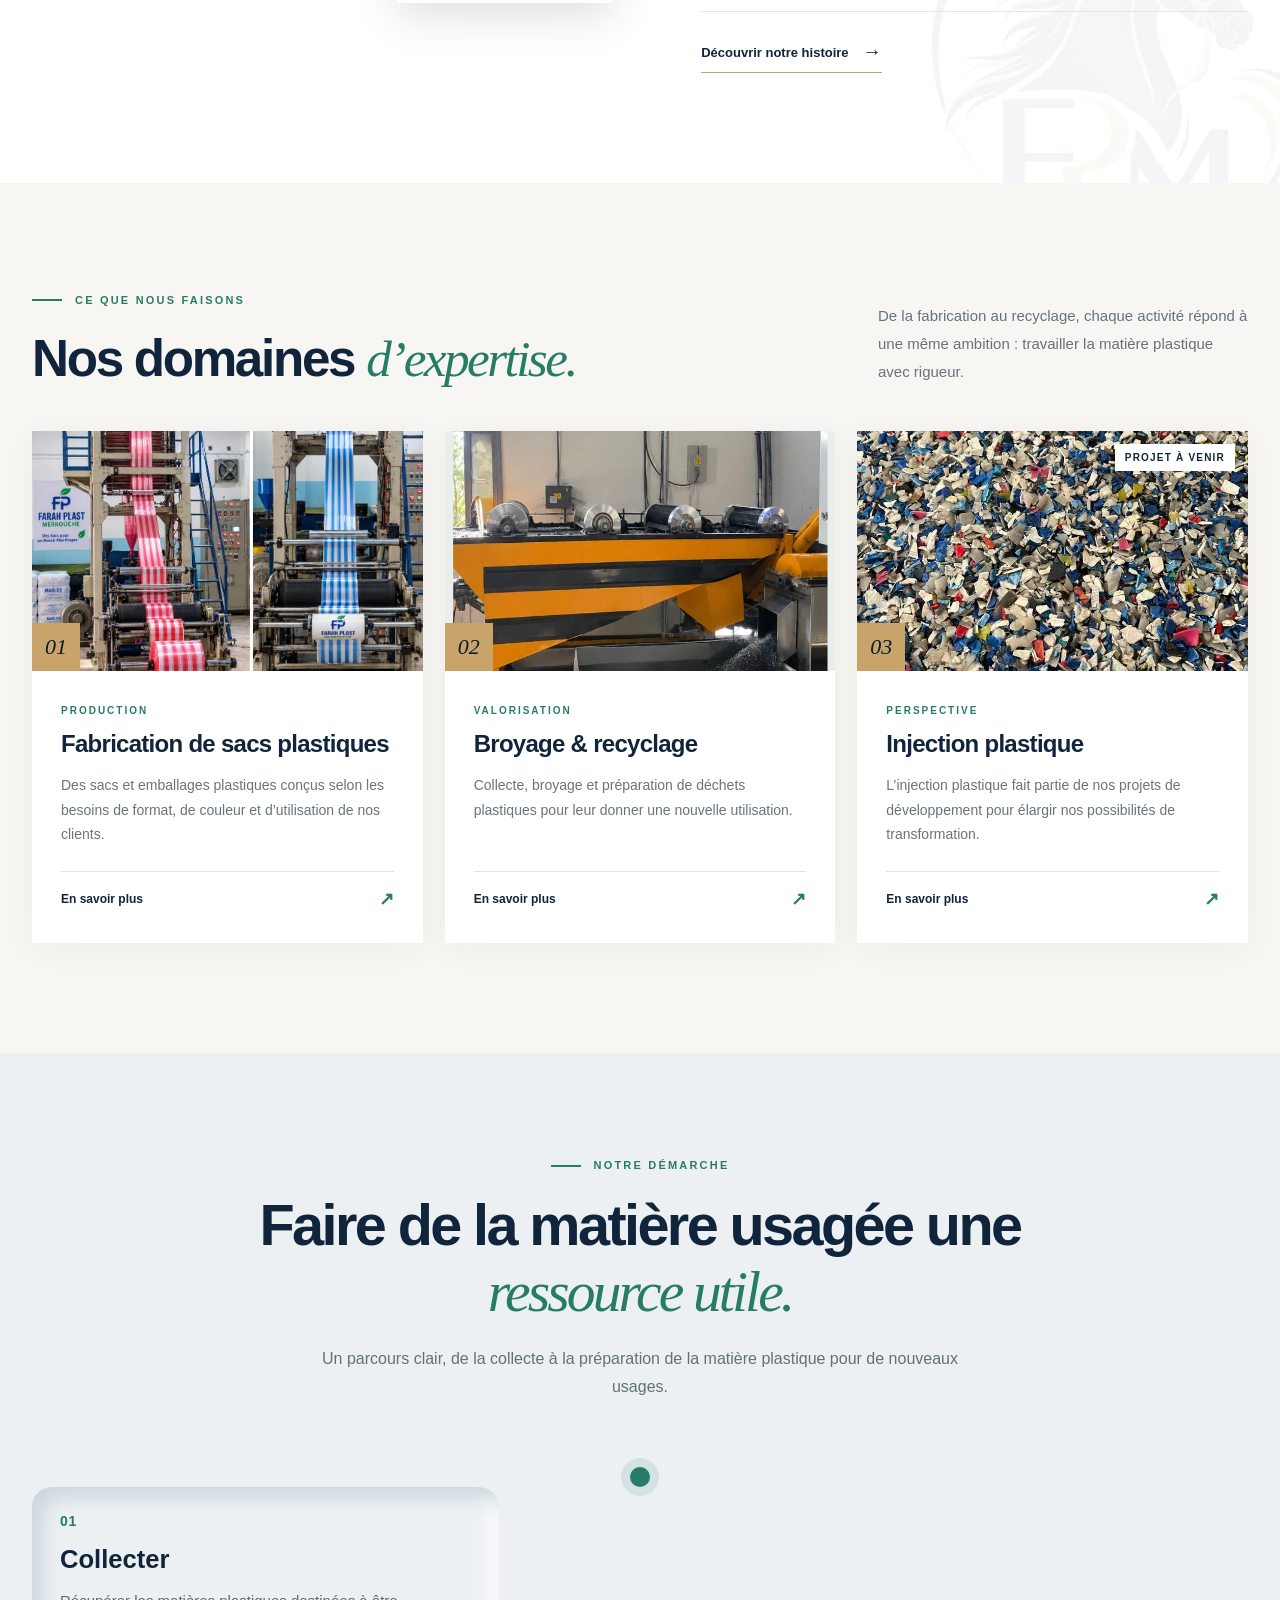
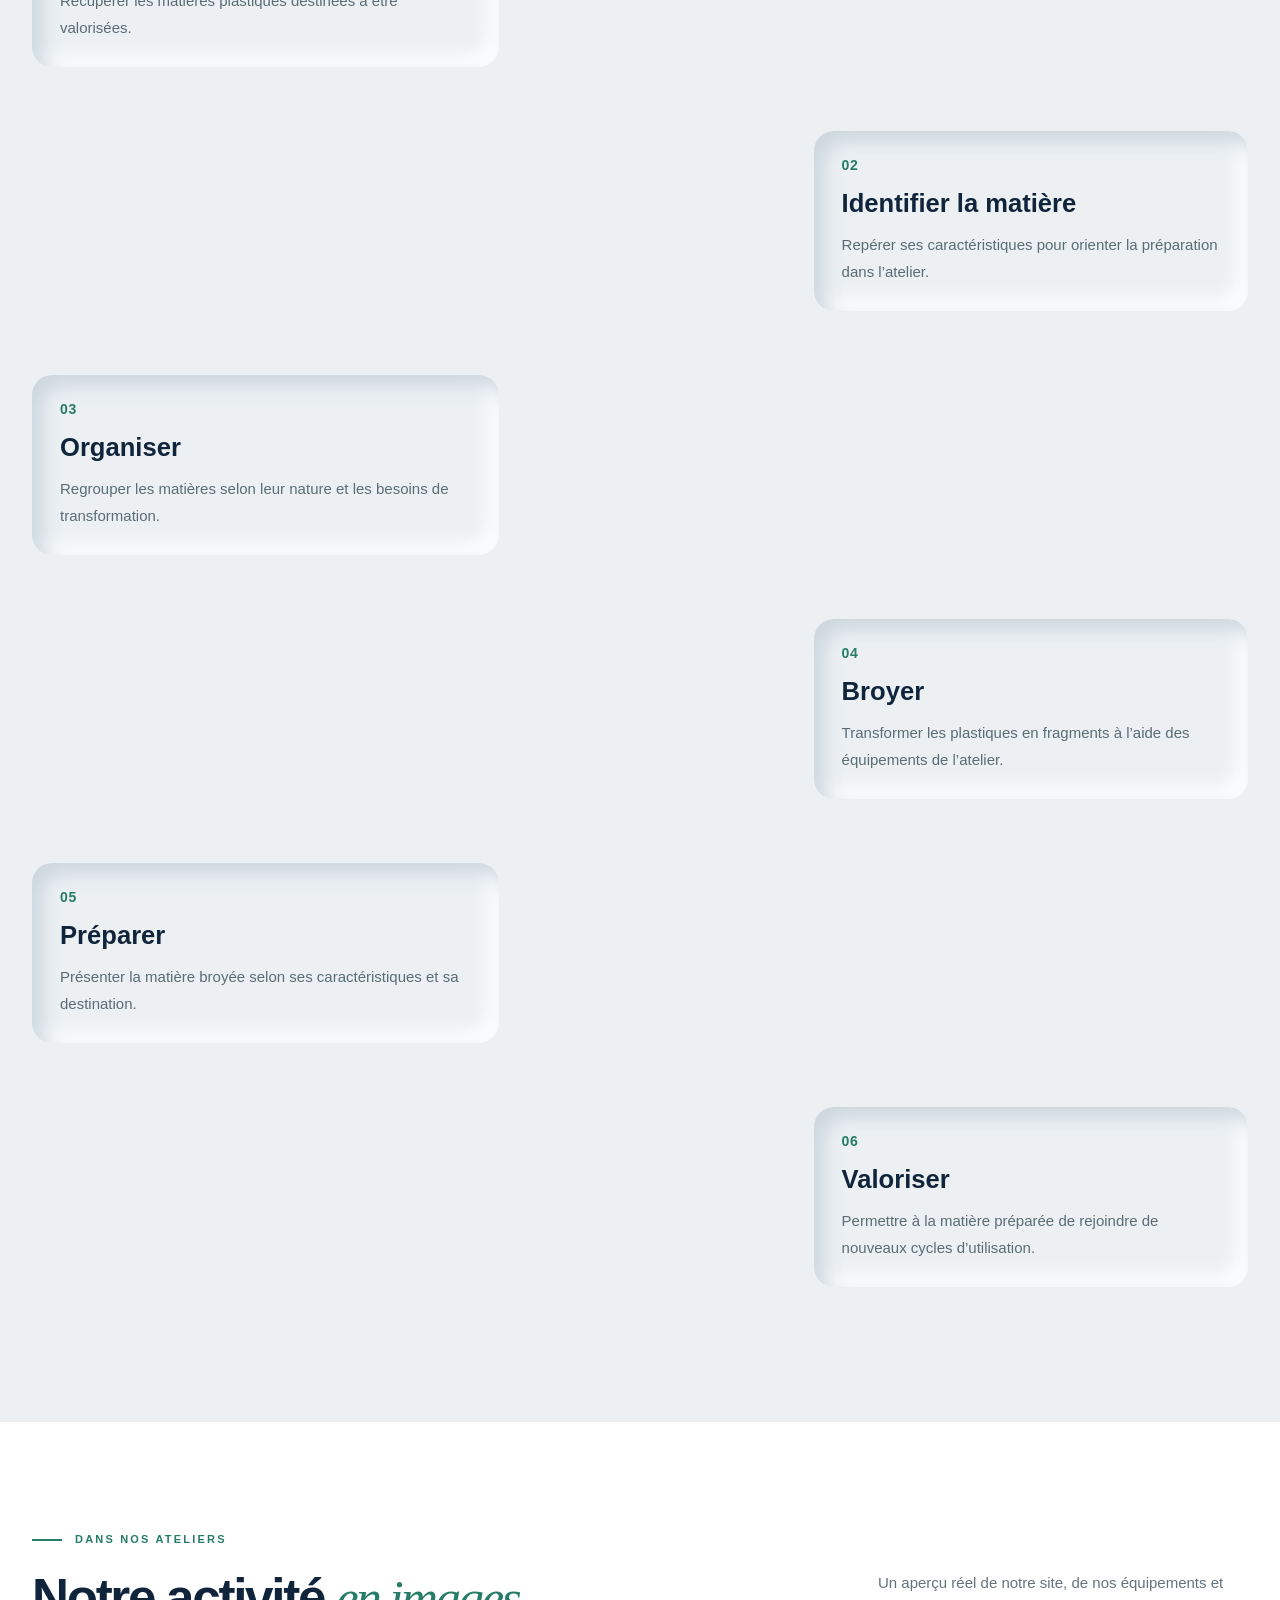
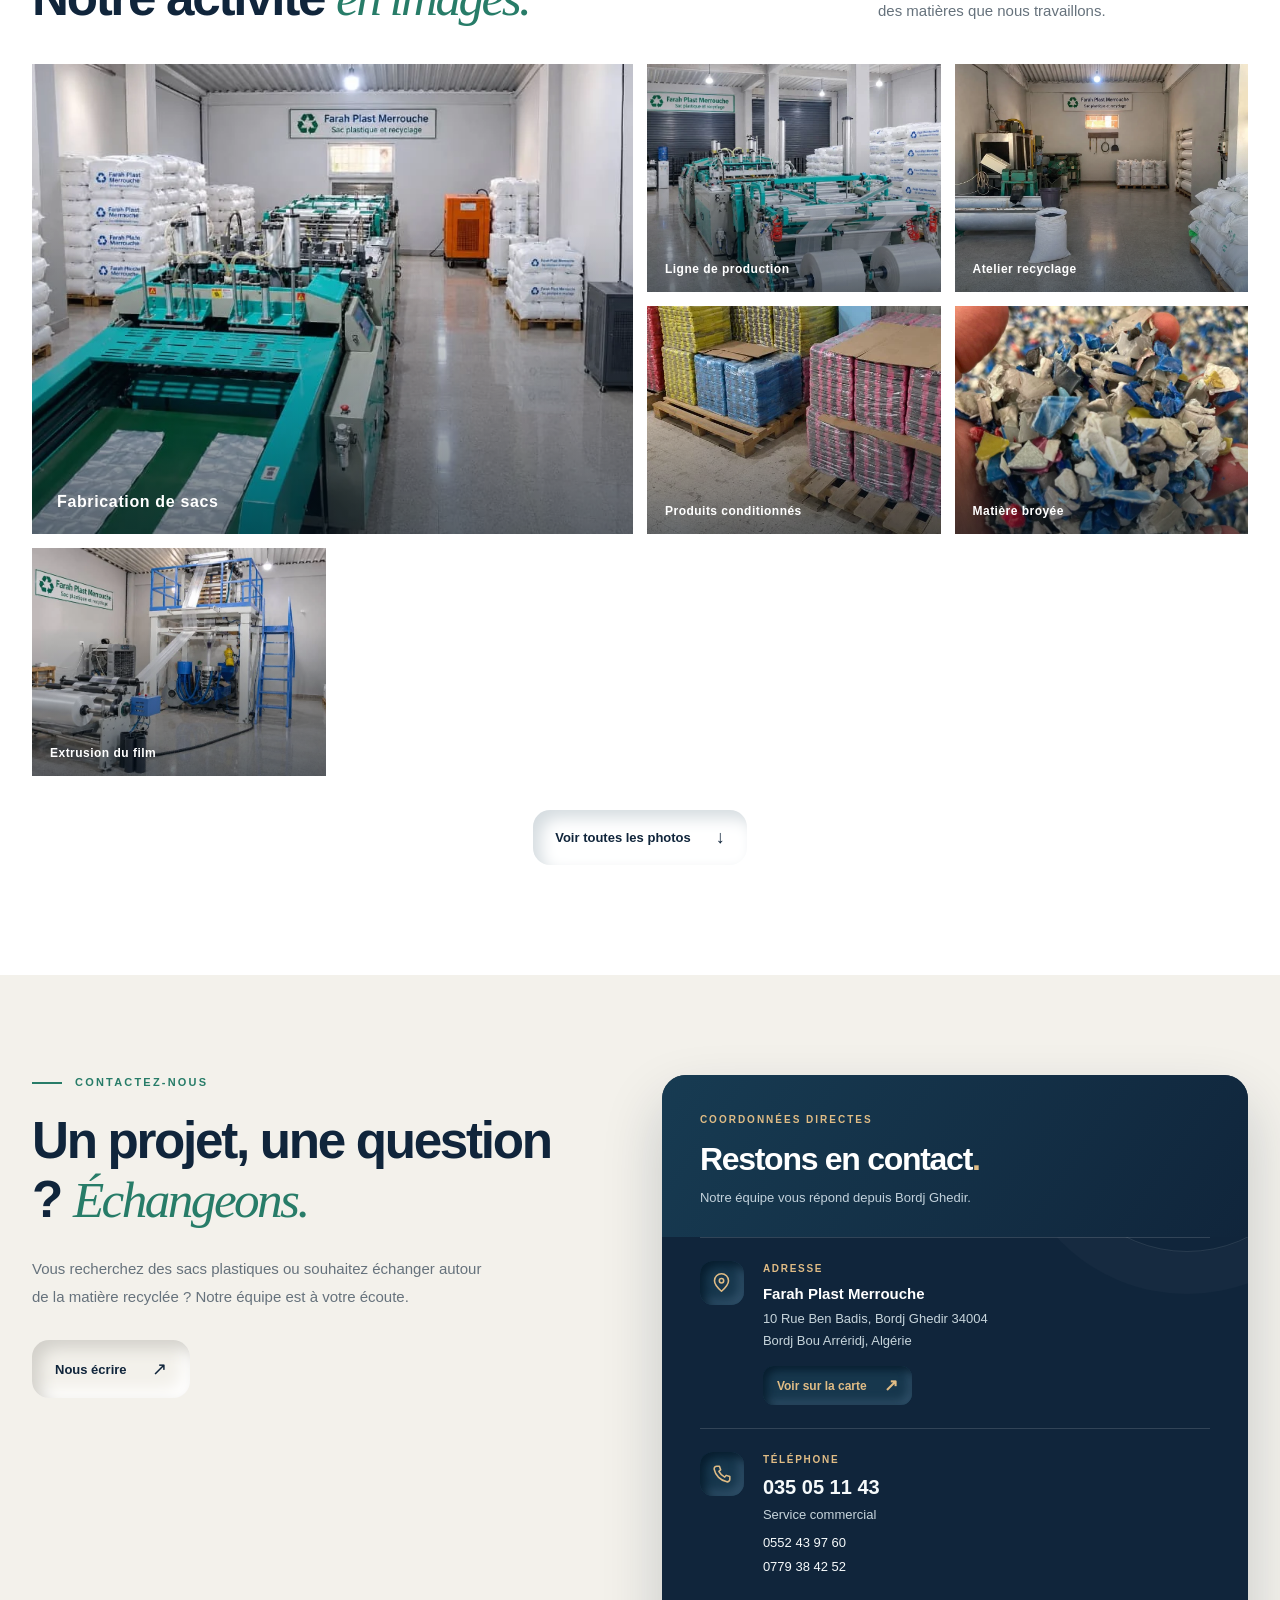
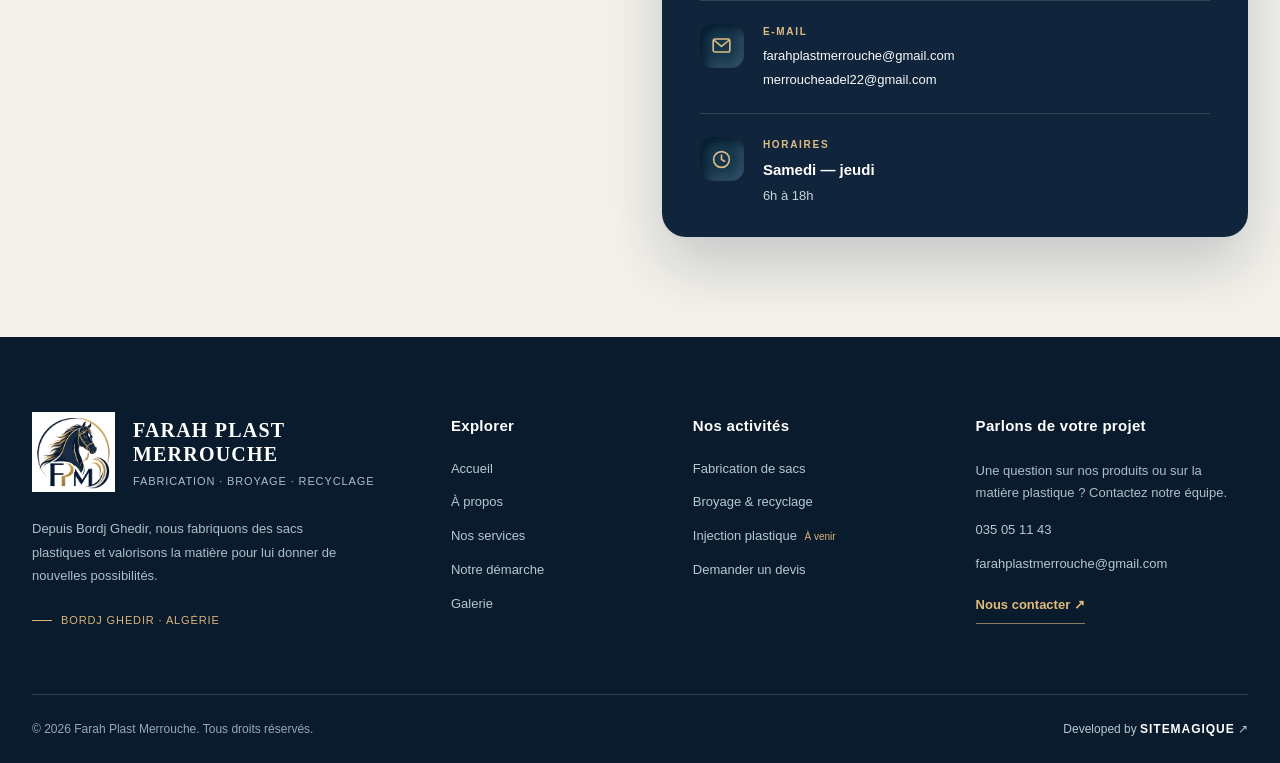
==== commit d8411eb7: "Use custom domain and update landline number" ====
--- a/index.html
+++ b/index.html
@@ -16,7 +16,7 @@
     <div class="topbar">
       <div class="container topbar-inner">
         <span>Bordj Ghedir, Bordj Bou Arréridj · Algérie</span>
-        <a href="tel:+21335206729">Service commercial : 035 20 67 29</a>
+        <a href="tel:+21335051143">Service commercial : 035 05 11 43</a>
       </div>
     </div>
 
@@ -171,7 +171,7 @@
             <div class="contact-home-head"><span>COORDONNÉES DIRECTES</span><h3>Restons en contact<span aria-hidden="true">.</span></h3><p>Notre équipe vous répond depuis Bordj Ghedir.</p></div>
             <div class="contact-home-facts">
               <div class="contact-home-fact"><div class="contact-icon"><svg viewBox="0 0 24 24" fill="none" stroke="currentColor" stroke-width="1.8" stroke-linecap="round" stroke-linejoin="round" aria-hidden="true"><path d="M20 10c0 5-8 12-8 12S4 15 4 10a8 8 0 1 1 16 0Z"/><circle cx="12" cy="10" r="2.5"/></svg></div><div><span class="contact-home-label">ADRESSE</span><strong>Farah Plast Merrouche</strong><p>10 Rue Ben Badis, Bordj Ghedir 34004<br />Bordj Bou Arréridj, Algérie</p><a class="contact-home-map" href="https://www.google.com/maps/search/?api=1&amp;query=Farah+Plast+Merrouche+Bordj+Ghedir" target="_blank" rel="noopener noreferrer">Voir sur la carte <span aria-hidden="true">↗</span></a></div></div>
-              <div class="contact-home-fact"><div class="contact-icon"><svg viewBox="0 0 24 24" fill="none" stroke="currentColor" stroke-width="1.8" stroke-linecap="round" stroke-linejoin="round" aria-hidden="true"><path d="M6.6 2.5h3l1.4 4.2-2 1.6a16 16 0 0 0 6.7 6.7l1.6-2 4.2 1.4v3a3 3 0 0 1-3.3 3A18.5 18.5 0 0 1 3.6 5.8a3 3 0 0 1 3-3.3Z"/></svg></div><div><span class="contact-home-label">TÉLÉPHONE</span><a class="contact-home-primary" href="tel:+21335206729">035 20 67 29</a><p>Service commercial</p><div class="contact-home-secondary"><a href="tel:+213552439760">0552 43 97 60</a><a href="tel:+213779384252">0779 38 42 52</a></div></div></div>
+              <div class="contact-home-fact"><div class="contact-icon"><svg viewBox="0 0 24 24" fill="none" stroke="currentColor" stroke-width="1.8" stroke-linecap="round" stroke-linejoin="round" aria-hidden="true"><path d="M6.6 2.5h3l1.4 4.2-2 1.6a16 16 0 0 0 6.7 6.7l1.6-2 4.2 1.4v3a3 3 0 0 1-3.3 3A18.5 18.5 0 0 1 3.6 5.8a3 3 0 0 1 3-3.3Z"/></svg></div><div><span class="contact-home-label">TÉLÉPHONE</span><a class="contact-home-primary" href="tel:+21335051143">035 05 11 43</a><p>Service commercial</p><div class="contact-home-secondary"><a href="tel:+213552439760">0552 43 97 60</a><a href="tel:+213779384252">0779 38 42 52</a></div></div></div>
               <div class="contact-home-fact"><div class="contact-icon"><svg viewBox="0 0 24 24" fill="none" stroke="currentColor" stroke-width="1.8" stroke-linecap="round" stroke-linejoin="round" aria-hidden="true"><rect x="2.5" y="4.5" width="19" height="15" rx="2"/><path d="m3.5 6 8.5 7 8.5-7"/></svg></div><div><span class="contact-home-label">E-MAIL</span><div class="contact-home-secondary"><a href="mailto:farahplastmerrouche@gmail.com">farahplastmerrouche@gmail.com</a><a href="mailto:merroucheadel22@gmail.com">merroucheadel22@gmail.com</a></div></div></div>
               <div class="contact-home-fact"><div class="contact-icon"><svg viewBox="0 0 24 24" fill="none" stroke="currentColor" stroke-width="1.8" stroke-linecap="round" stroke-linejoin="round" aria-hidden="true"><circle cx="12" cy="12" r="9"/><path d="M12 7v5l3.5 2"/></svg></div><div><span class="contact-home-label">HORAIRES</span><strong>Samedi — jeudi</strong><p>6h à 18h</p></div></div>
             </div>
@@ -185,7 +185,7 @@
         <div class="footer-about"><div class="footer-brand"><img src="assets/logo-mark.png" alt="" width="80" height="76" /><div><strong>FARAH PLAST<br />MERROUCHE</strong><span>Fabrication · Broyage · Recyclage</span></div></div><p>Depuis Bordj Ghedir, nous fabriquons des sacs plastiques et valorisons la matière pour lui donner de nouvelles possibilités.</p><span class="footer-location">Bordj Ghedir · Algérie</span></div>
         <div class="footer-column"><h2>Explorer</h2><a href="index.html">Accueil</a><a href="apropos.html">À propos</a><a href="services.html">Nos services</a><a href="demarche.html">Notre démarche</a><a href="galerie.html">Galerie</a></div>
         <div class="footer-column"><h2>Nos activités</h2><a href="services.html#fabrication">Fabrication de sacs</a><a href="services.html#recyclage">Broyage & recyclage</a><a href="services.html#injection">Injection plastique <small>À venir</small></a><a href="contact.html">Demander un devis</a></div>
-        <div class="footer-column footer-contact"><h2>Parlons de votre projet</h2><p>Une question sur nos produits ou sur la matière plastique ? Contactez notre équipe.</p><a href="tel:+21335206729">035 20 67 29</a><a href="mailto:farahplastmerrouche@gmail.com">farahplastmerrouche@gmail.com</a><a class="footer-cta" href="contact.html">Nous contacter ↗</a></div>
+        <div class="footer-column footer-contact"><h2>Parlons de votre projet</h2><p>Une question sur nos produits ou sur la matière plastique ? Contactez notre équipe.</p><a href="tel:+21335051143">035 05 11 43</a><a href="mailto:farahplastmerrouche@gmail.com">farahplastmerrouche@gmail.com</a><a class="footer-cta" href="contact.html">Nous contacter ↗</a></div>
       </div>
       <div class="container footer-bottom"><span>© <span id="year">2026</span> Farah Plast Merrouche. Tous droits réservés.</span><a href="https://sitemagique.com" target="_blank" rel="noopener noreferrer">Developed by <strong>SITEMAGIQUE</strong> ↗</a></div>
     </footer>
